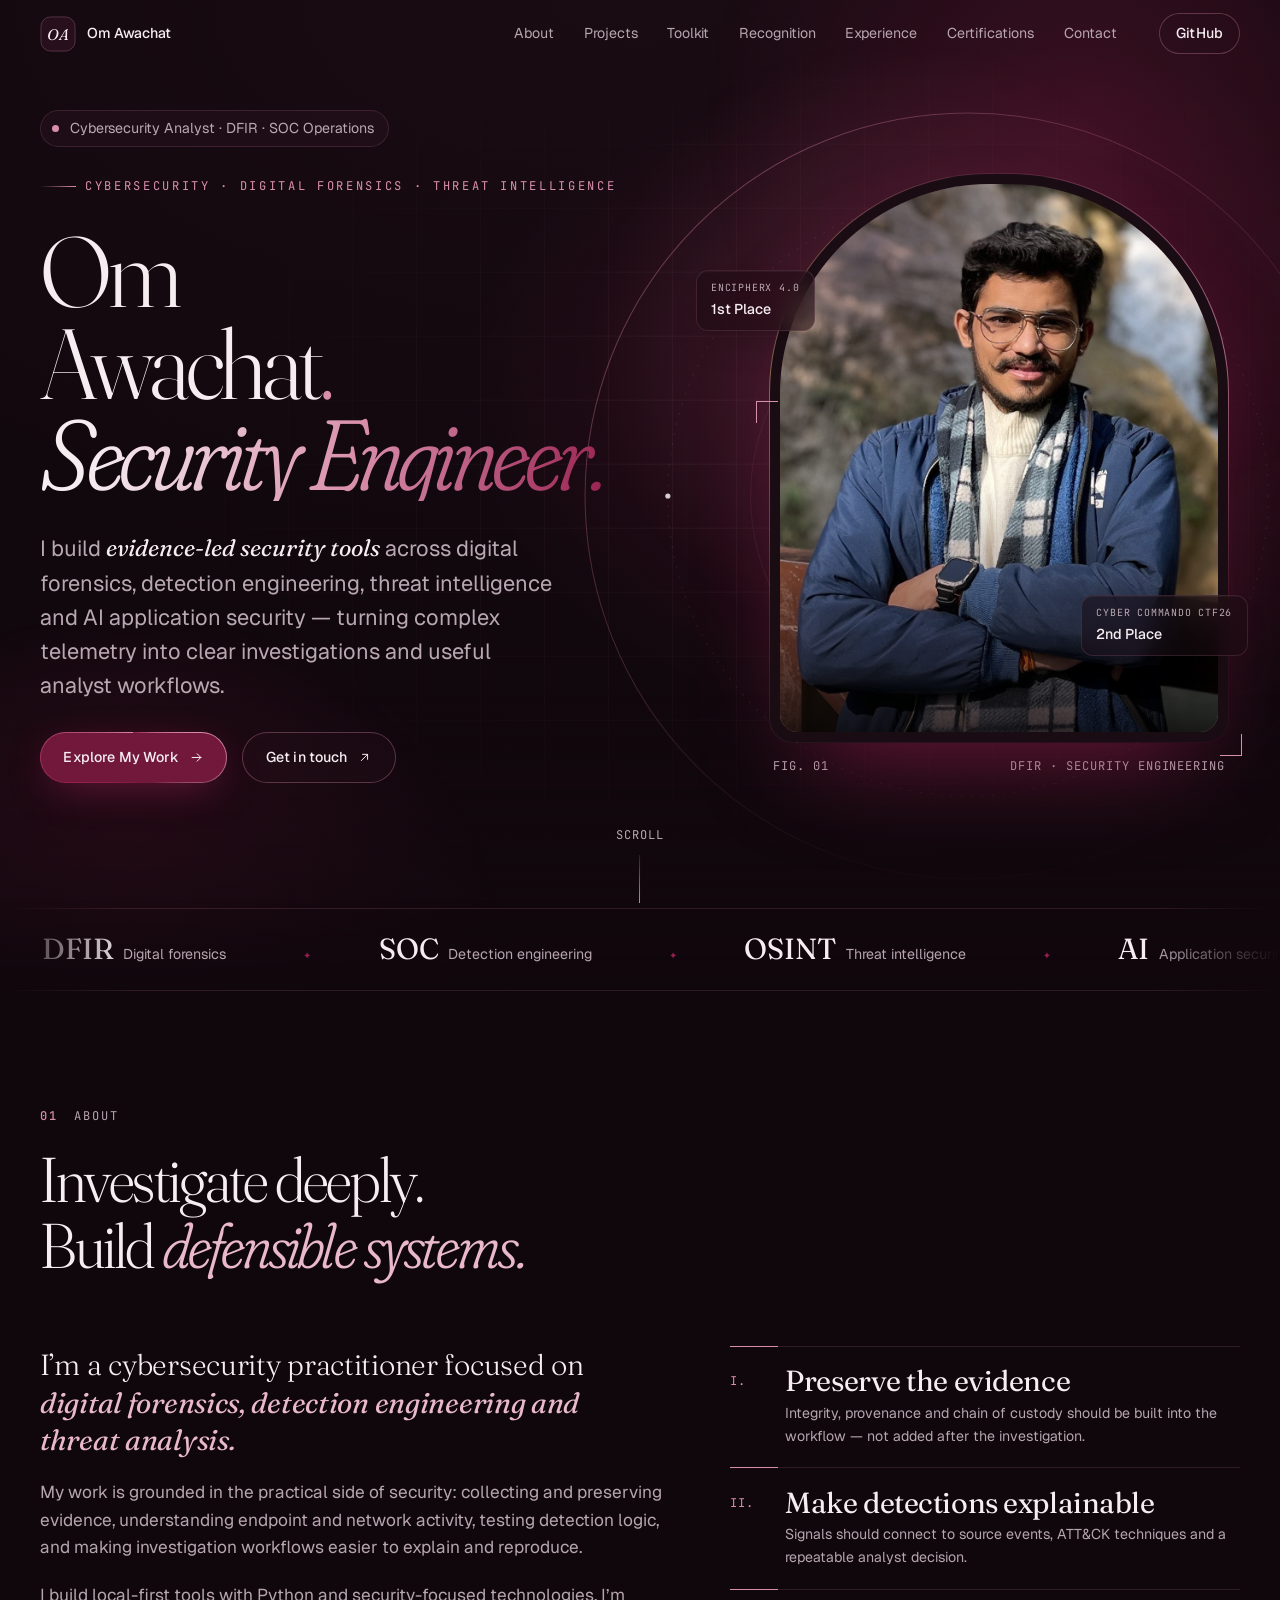
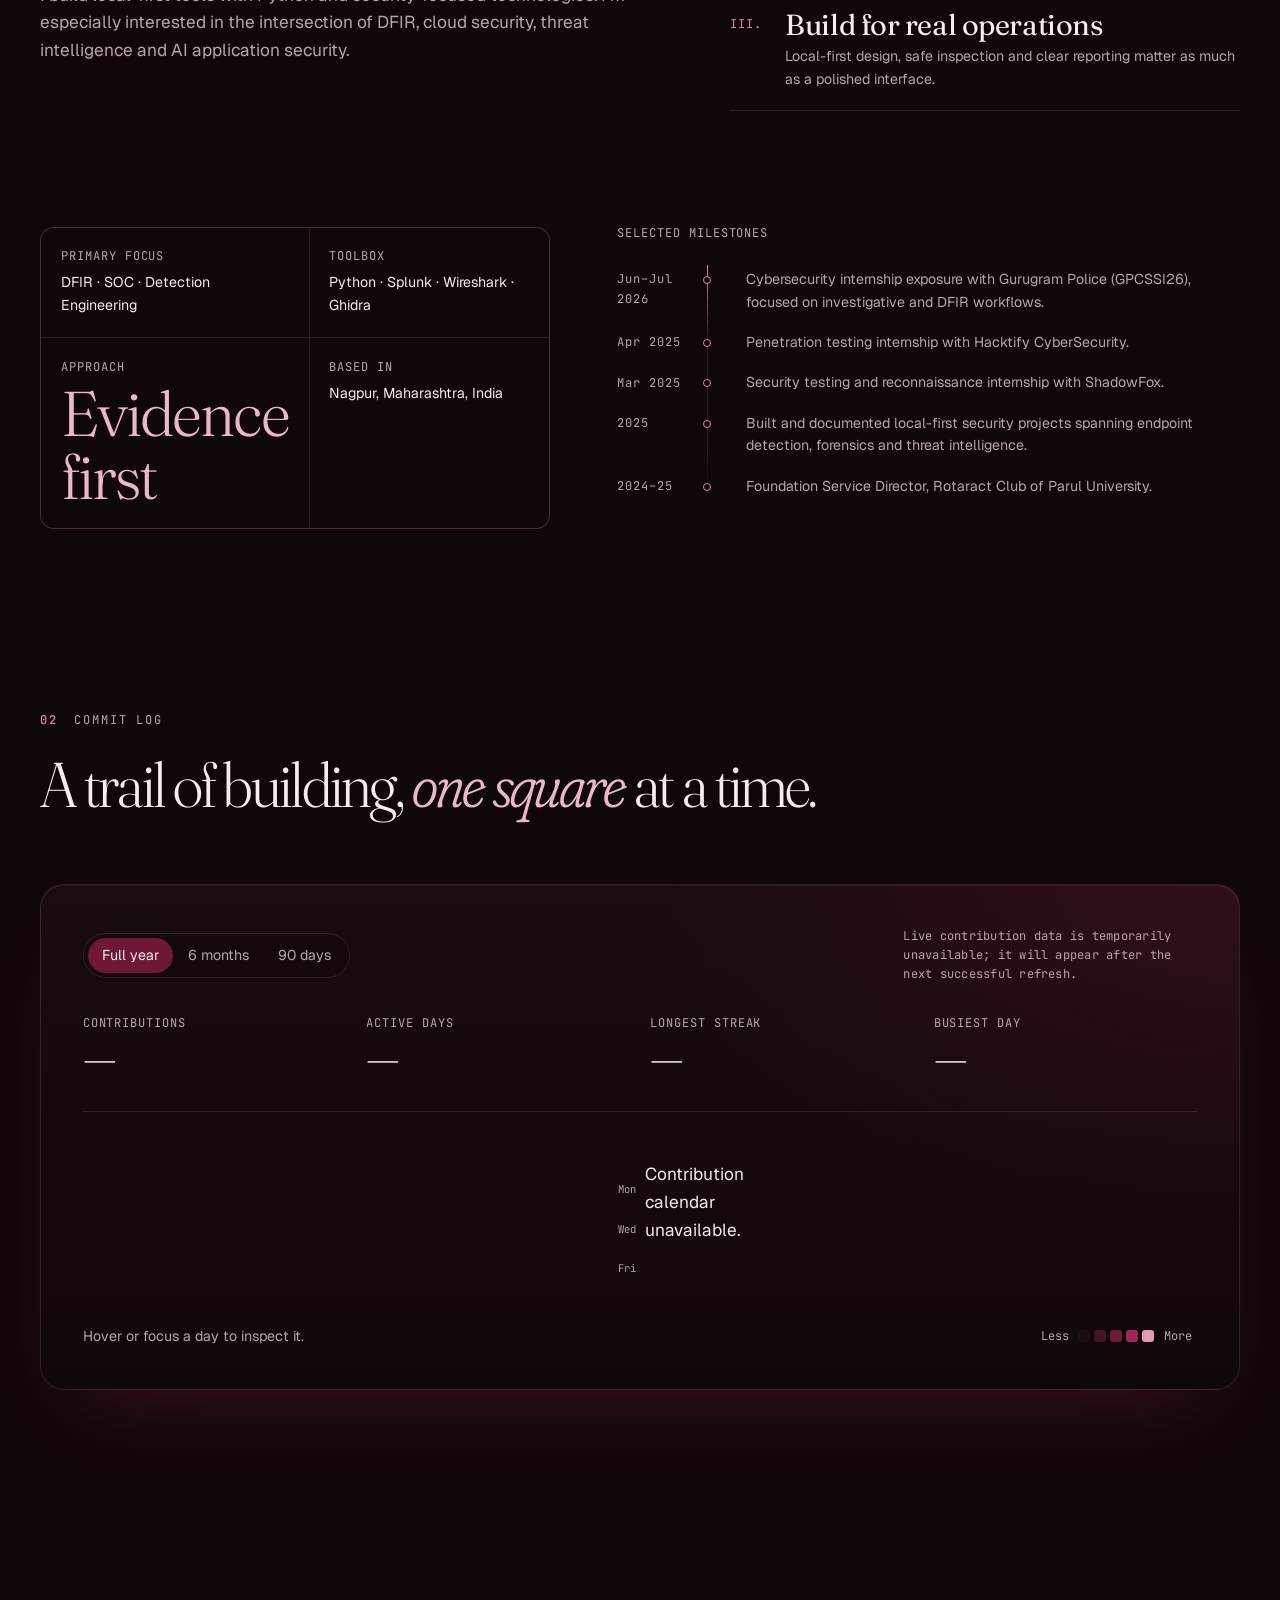
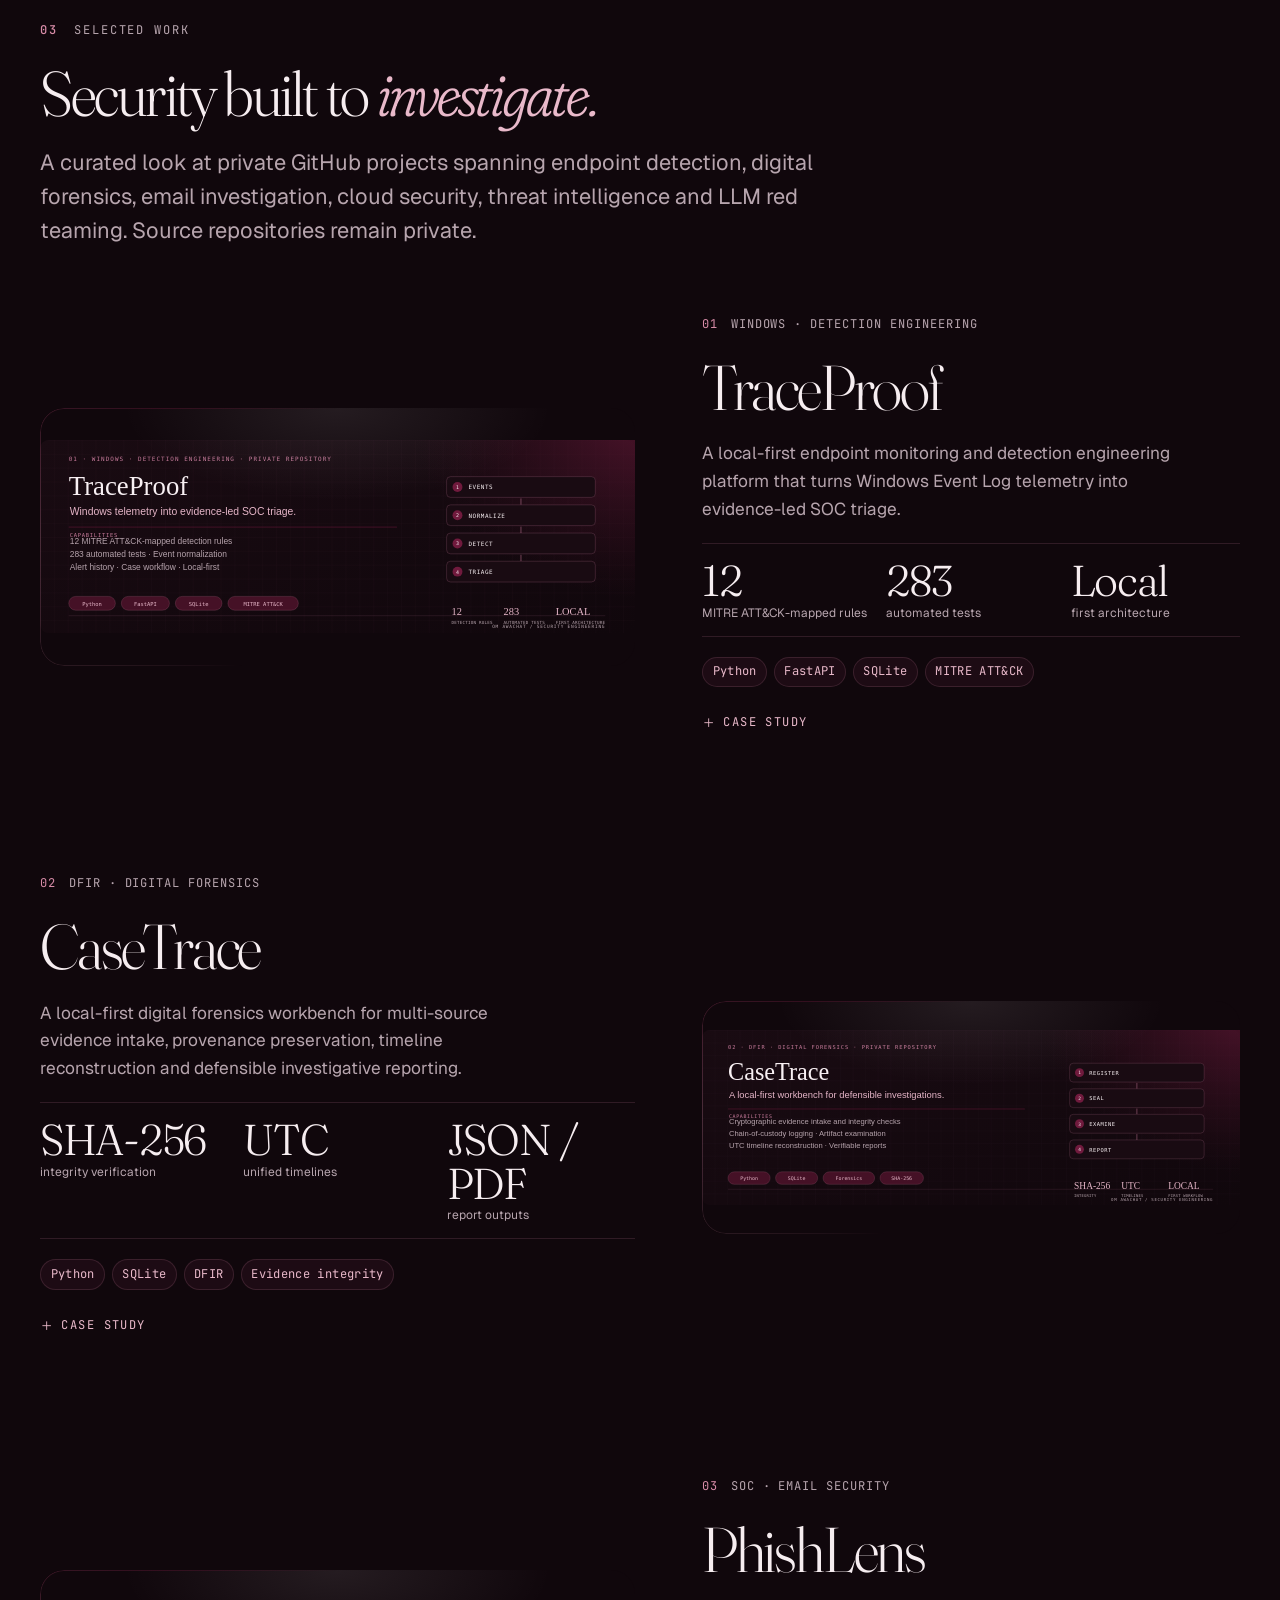
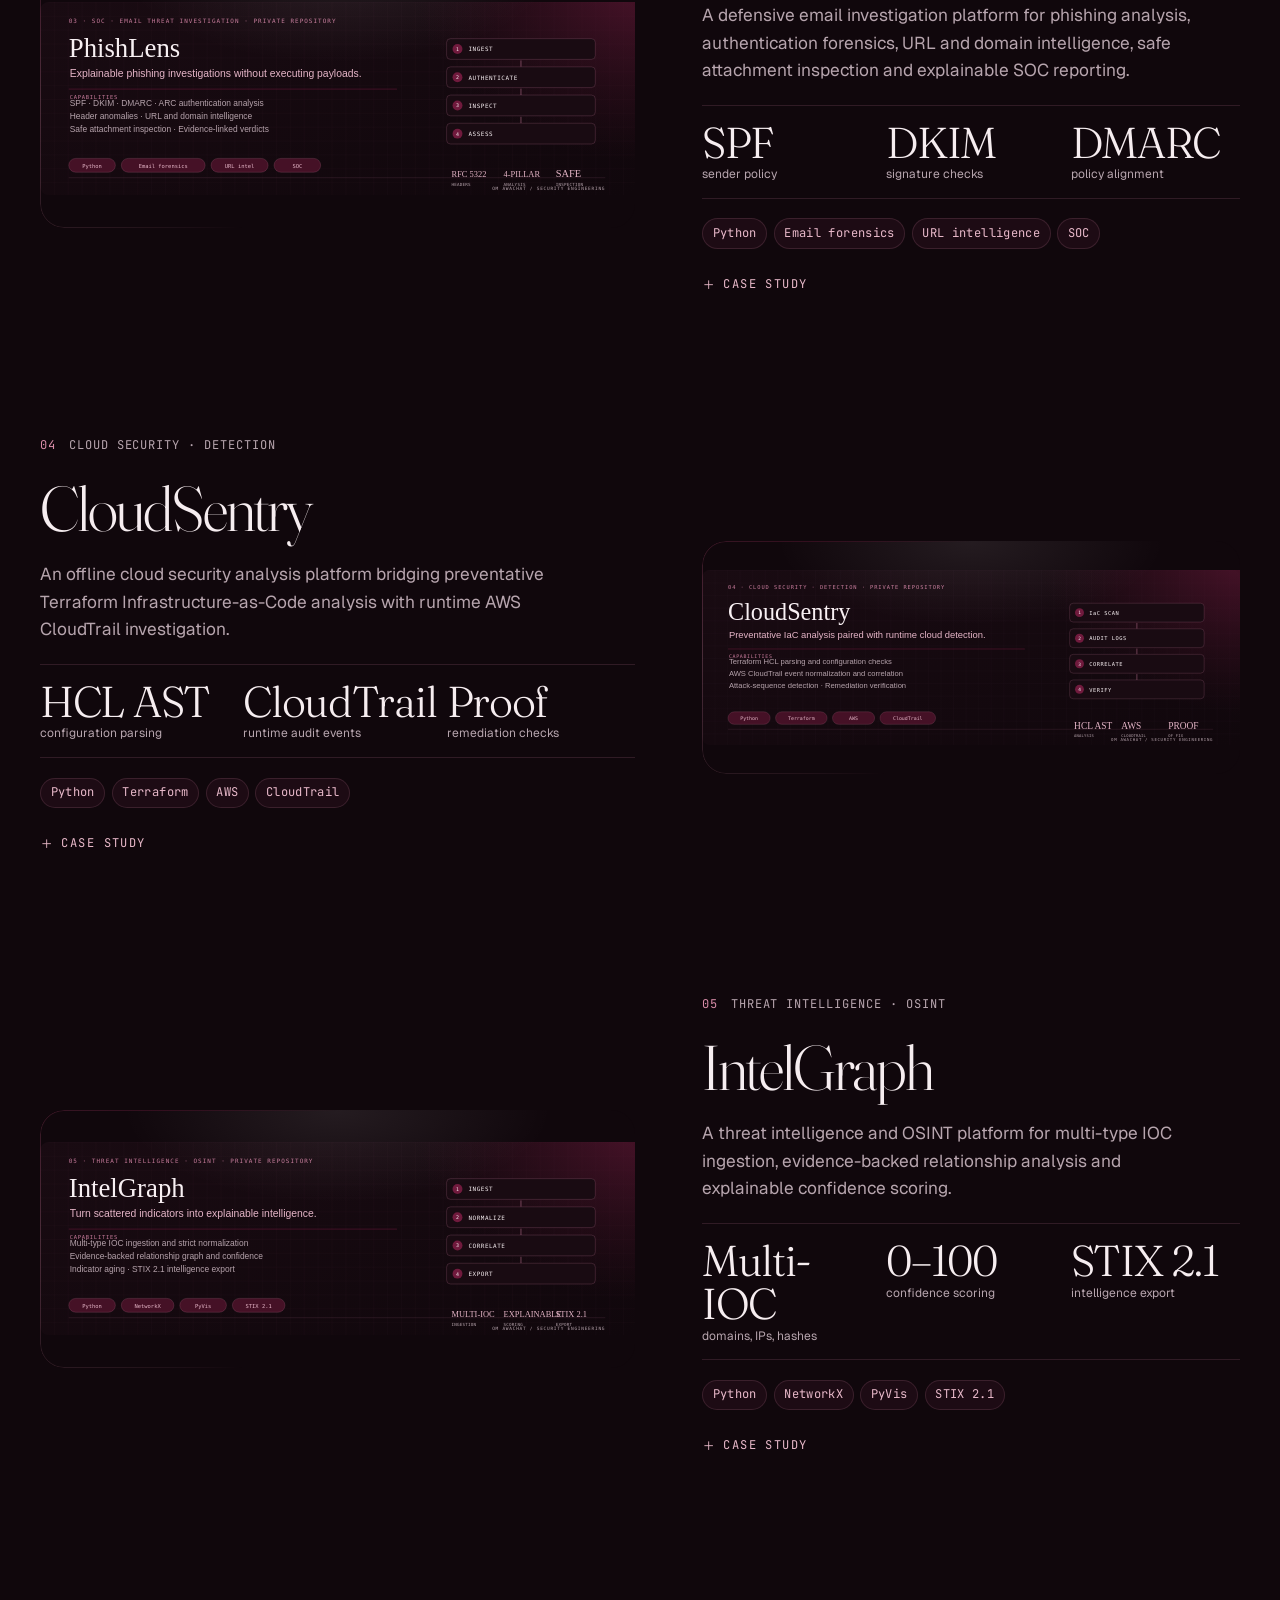
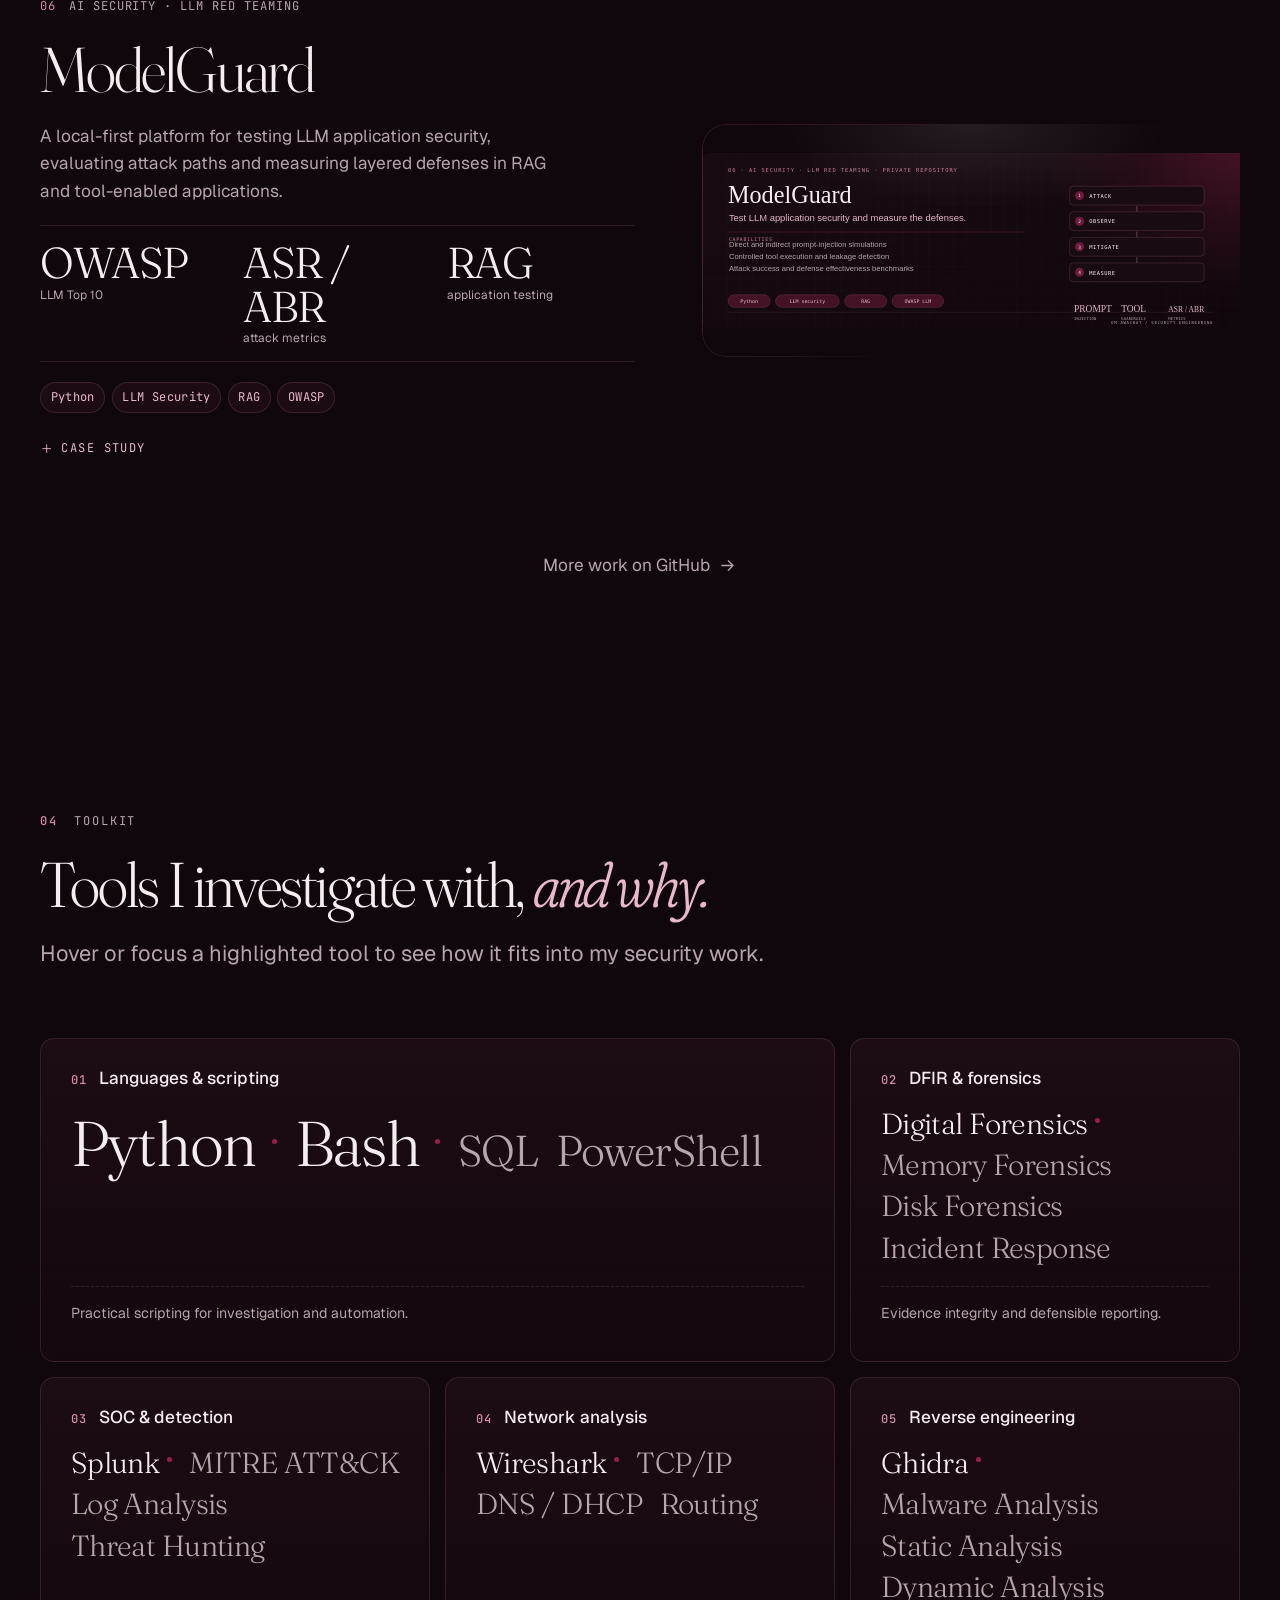
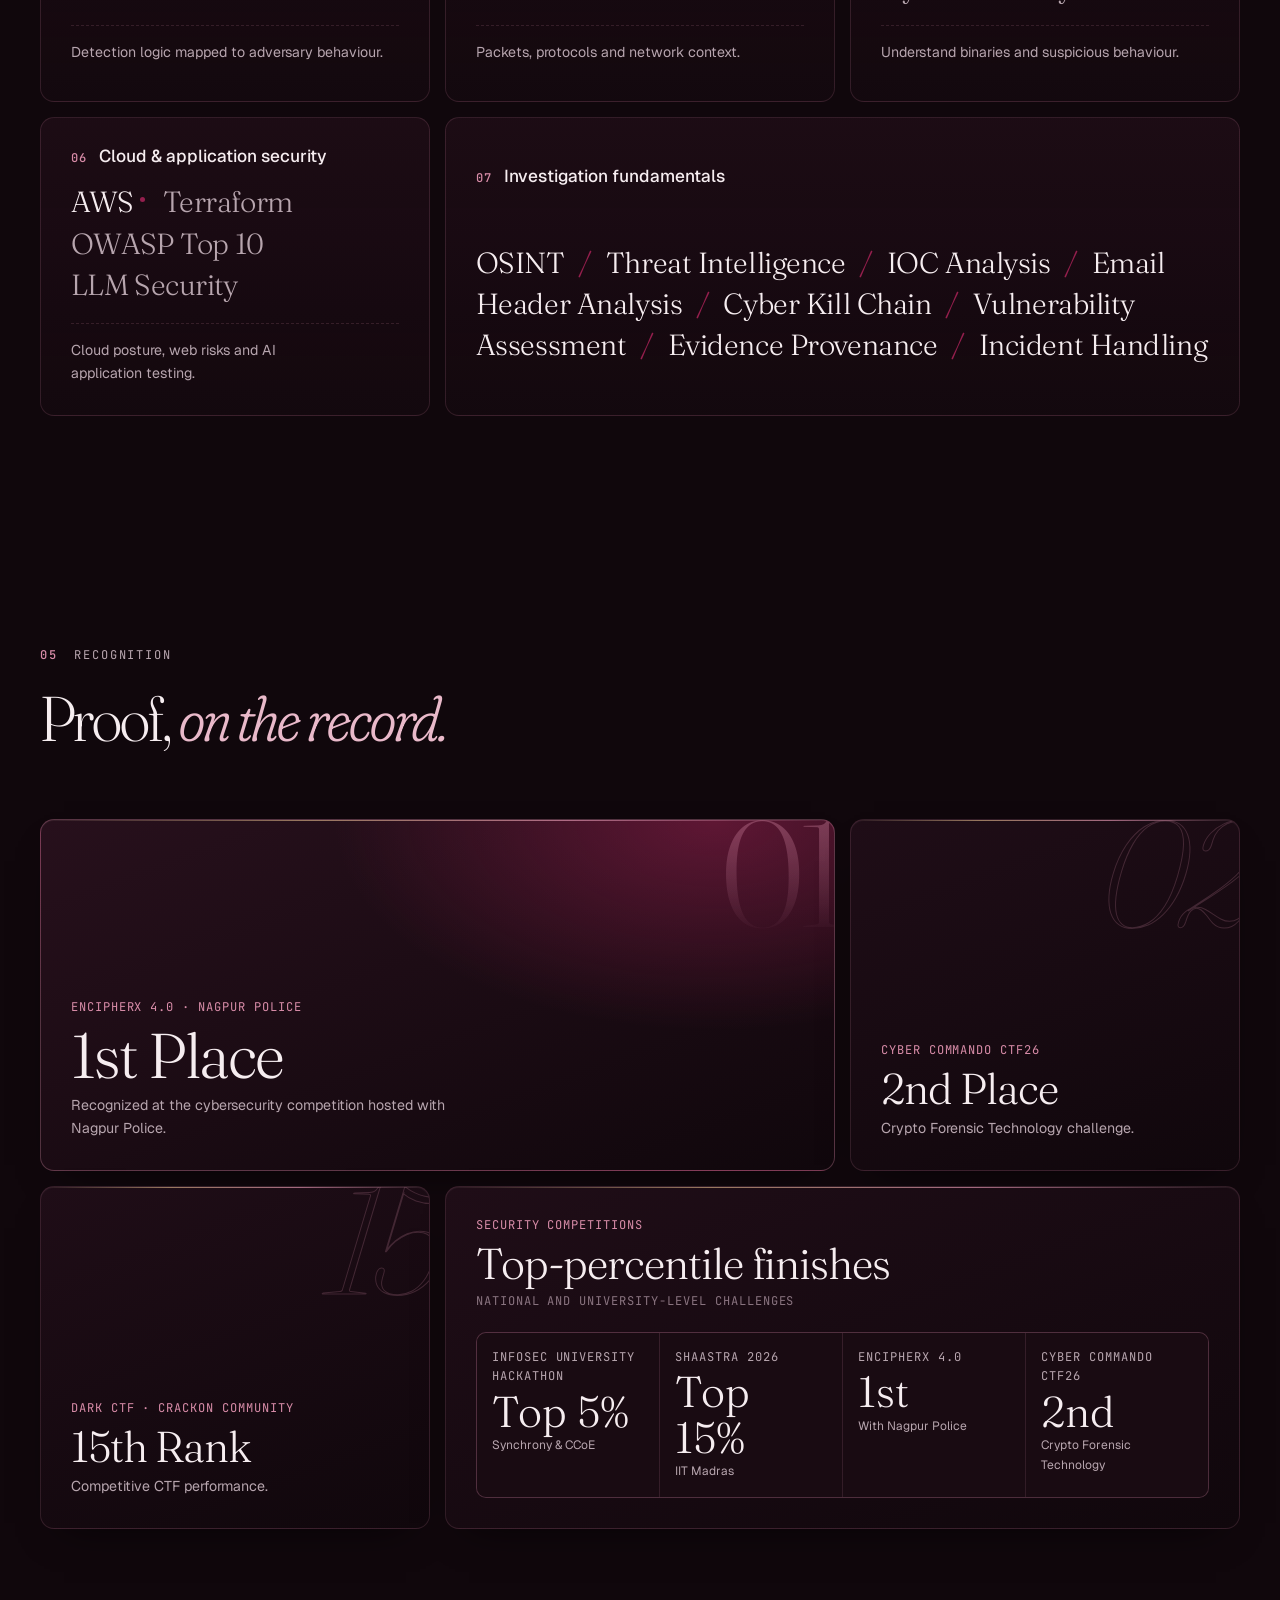
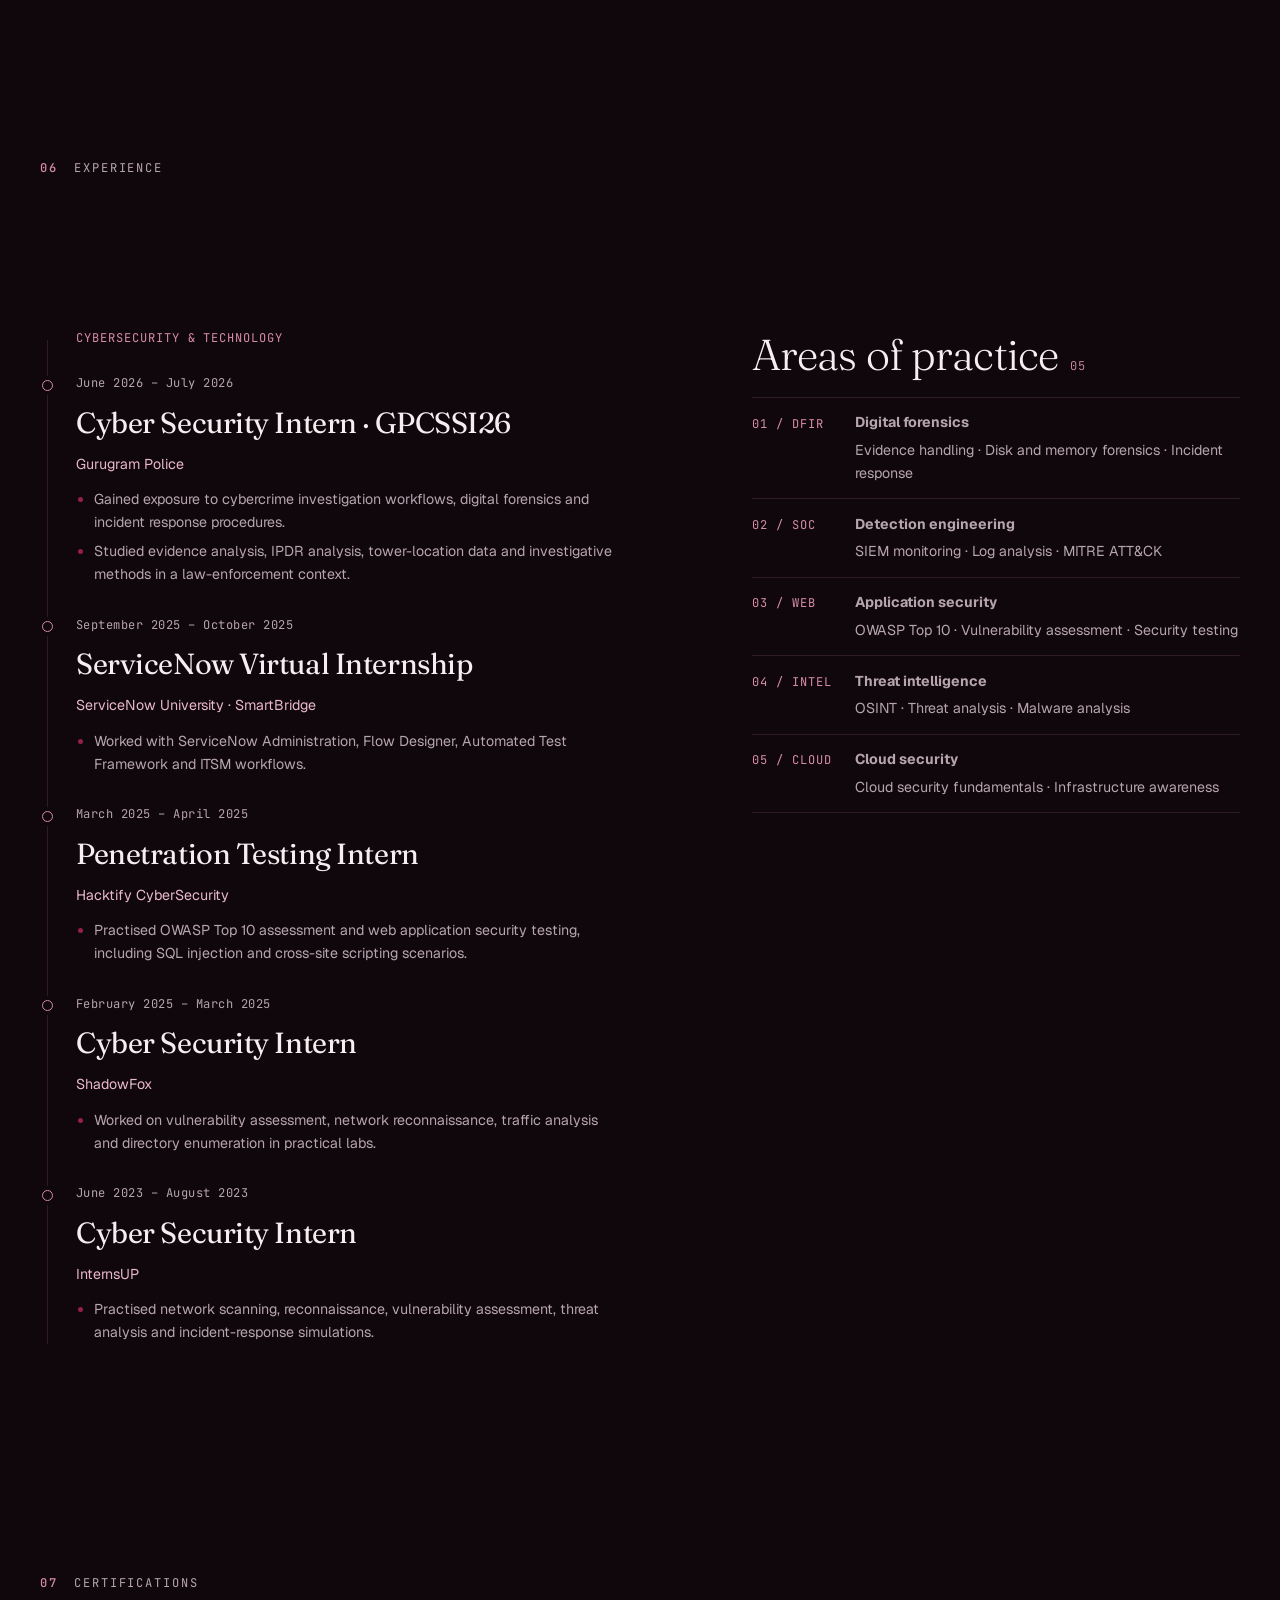
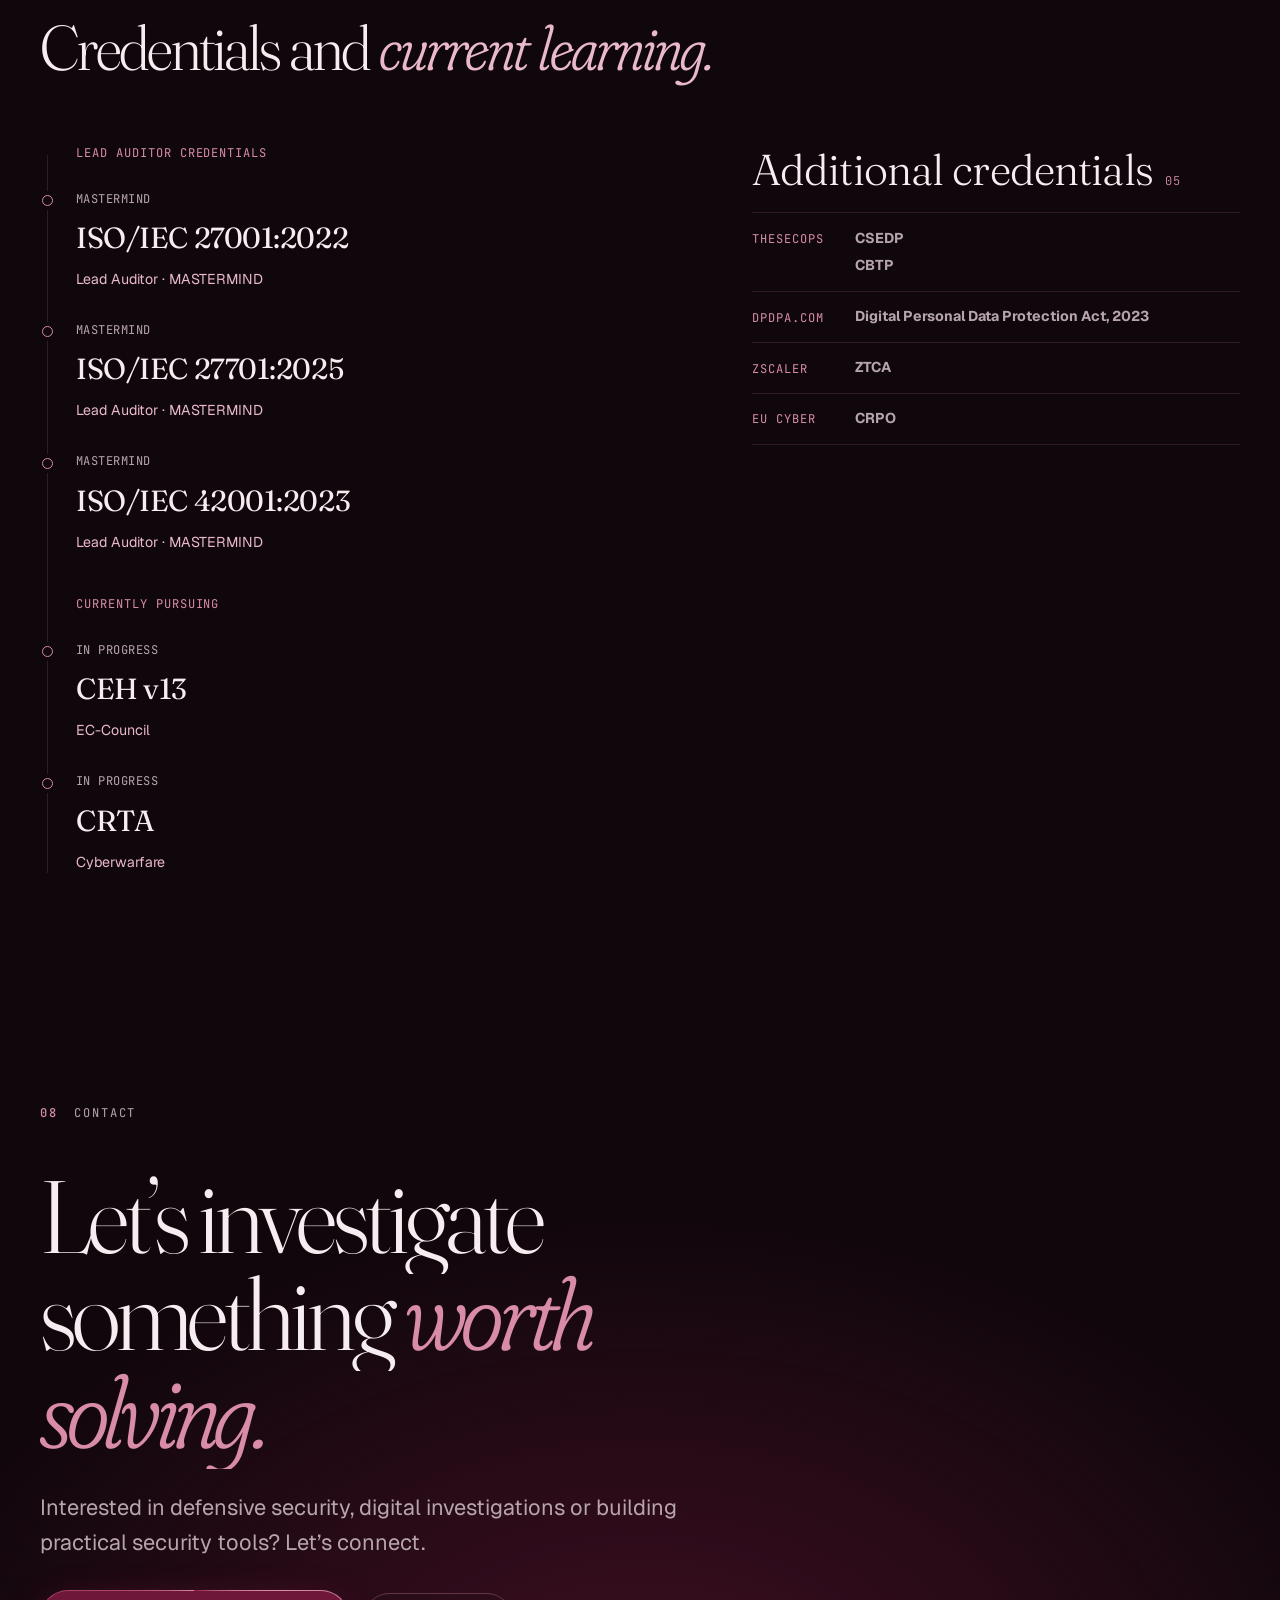
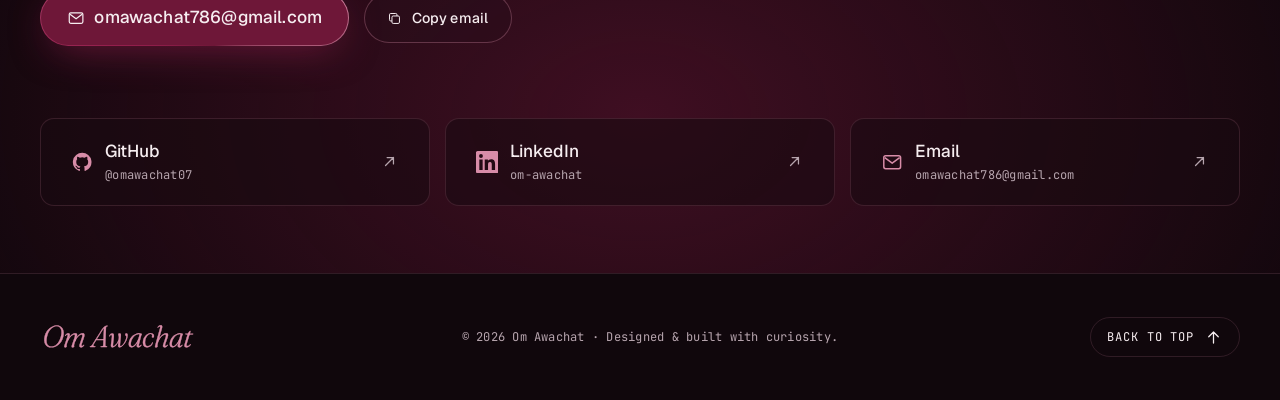
==== site/index.html @ 00e68fe6 "Cache-bust portfolio portrait asset Co-authored-by: copilot-swe-agent[bot] <198982749+Copilot@users." ====
<!doctype html>
<html lang="en">
<head>
  <meta charset="utf-8">
  <meta name="viewport" content="width=device-width, initial-scale=1, viewport-fit=cover">
  <title>Om Awachat — Cybersecurity Analyst &amp; Security Engineer</title>
  <meta name="description" content="Om Awachat builds evidence-led defensive security tools across DFIR, detection engineering, email security, cloud security, threat intelligence and AI application security.">
  <meta name="author" content="Om Awachat">
  <meta name="theme-color" content="#10070C">
  <link rel="canonical" href="https://omawachat07.github.io/omawachat07/">
  <meta property="og:type" content="profile">
  <meta property="og:site_name" content="Om Awachat">
  <meta property="og:title" content="Om Awachat — Cybersecurity Analyst">
  <meta property="og:description" content="Investigate with curiosity. Defend with evidence.">
  <meta property="og:url" content="https://omawachat07.github.io/omawachat07/">
  <meta property="og:image" content="https://raw.githubusercontent.com/omawachat07/omawachat07/main/assets/om-awachat-portrait-v2.jpg">
  <meta property="og:image:alt" content="Om Awachat GitHub profile portrait">
  <meta name="twitter:card" content="summary_large_image">
  <meta name="twitter:title" content="Om Awachat — Cybersecurity Analyst">
  <meta name="twitter:description" content="Investigate with curiosity. Defend with evidence.">
  <meta name="twitter:image" content="https://raw.githubusercontent.com/omawachat07/omawachat07/main/assets/om-awachat-portrait-v2.jpg">
  <link rel="icon" href="favicon.svg" type="image/svg+xml">
  <link rel="preload" as="image" href="assets/img/om-awachat-portrait-v2.jpg" fetchpriority="high">
  <link rel="preconnect" href="https://fonts.googleapis.com">
  <link rel="preconnect" href="https://fonts.gstatic.com" crossorigin>
  <link rel="stylesheet" href="https://fonts.googleapis.com/css2?family=Fraunces:ital,opsz,wght,SOFT,WONK@0,9..144,200..700,0..100,0..1;1,9..144,200..700,0..100,0..1&amp;family=Geist:wght@300..700&amp;family=JetBrains+Mono:wght@400;500&amp;display=swap">
  <link rel="stylesheet" href="assets/css/tokens.css">
  <link rel="stylesheet" href="assets/css/base.css">
  <link rel="stylesheet" href="assets/css/components.css">
  <link rel="stylesheet" href="assets/css/sections.css">
  <link rel="stylesheet" href="assets/css/om-custom.css">
  <script>document.documentElement.classList.add("js");</script>
  <script type="module" src="assets/js/main.js"></script>
  <script type="application/ld+json">
  {
    "@context": "https://schema.org",
    "@type": "Person",
    "name": "Om Awachat",
    "jobTitle": "Cybersecurity Analyst",
    "email": "mailto:omawachat786@gmail.com",
    "url": "https://omawachat07.github.io/omawachat07/",
    "image": "https://raw.githubusercontent.com/omawachat07/omawachat07/main/assets/om-awachat-portrait-v2.jpg",
    "sameAs": ["https://github.com/omawachat07", "https://www.linkedin.com/in/om-awachat/"]
  }
  </script>
</head>
<body>
<svg width="0" height="0" style="position:absolute" aria-hidden="true" focusable="false">
    <symbol id="i-arrow" viewBox="0 0 24 24"><path fill="none" stroke="currentColor" stroke-width="1.6" stroke-linecap="round" stroke-linejoin="round" d="M5 12h14M13 6l6 6-6 6"/></symbol>
    <symbol id="i-ext" viewBox="0 0 24 24"><path fill="none" stroke="currentColor" stroke-width="1.6" stroke-linecap="round" stroke-linejoin="round" d="M7 17 17 7M9 7h8v8"/></symbol>
    <symbol id="i-down" viewBox="0 0 24 24"><path fill="none" stroke="currentColor" stroke-width="1.6" stroke-linecap="round" stroke-linejoin="round" d="M12 5v14M6 13l6 6 6-6"/></symbol>
    <symbol id="i-up" viewBox="0 0 24 24"><path fill="none" stroke="currentColor" stroke-width="1.6" stroke-linecap="round" stroke-linejoin="round" d="M12 19V5M6 11l6-6 6 6"/></symbol>
    <symbol id="i-plus" viewBox="0 0 24 24"><path fill="none" stroke="currentColor" stroke-width="1.6" stroke-linecap="round" d="M12 5v14M5 12h14"/></symbol>
    <symbol id="i-mail" viewBox="0 0 24 24"><g fill="none" stroke="currentColor" stroke-width="1.6" stroke-linejoin="round"><rect x="3" y="5" width="18" height="14" rx="2"/><path d="m4 7 8 6 8-6"/></g></symbol>
    <symbol id="i-copy" viewBox="0 0 24 24"><g fill="none" stroke="currentColor" stroke-width="1.6" stroke-linejoin="round"><rect x="8" y="8" width="12" height="12" rx="2"/><path d="M16 8V6a2 2 0 0 0-2-2H6a2 2 0 0 0-2 2v8a2 2 0 0 0 2 2h2"/></g></symbol>
    <symbol id="i-check" viewBox="0 0 24 24"><path fill="none" stroke="currentColor" stroke-width="1.8" stroke-linecap="round" stroke-linejoin="round" d="m5 12.5 4.5 4.5L19 7.5"/></symbol>
    <symbol id="i-play" viewBox="0 0 24 24"><g fill="none" stroke="currentColor" stroke-width="1.6" stroke-linejoin="round"><circle cx="12" cy="12" r="9"/><path d="m10 8.5 5.5 3.5-5.5 3.5z"/></g></symbol>
    <symbol id="i-film" viewBox="0 0 24 24"><g fill="none" stroke="currentColor" stroke-width="1.6" stroke-linejoin="round"><rect x="3" y="4" width="18" height="16" rx="2"/><path d="M7 4v16M17 4v16M3 9h4M3 15h4M17 9h4M17 15h4"/></g></symbol>
    <symbol id="i-github" viewBox="0 0 24 24"><path fill="currentColor" d="M12 2a10 10 0 0 0-3.16 19.49c.5.09.68-.22.68-.48v-1.7c-2.78.6-3.37-1.34-3.37-1.34-.45-1.16-1.11-1.47-1.11-1.47-.91-.62.07-.61.07-.61 1 .07 1.53 1.03 1.53 1.03.89 1.53 2.34 1.09 2.91.83.09-.65.35-1.09.63-1.34-2.22-.25-4.55-1.11-4.55-4.94 0-1.09.39-1.98 1.03-2.68-.1-.25-.45-1.27.1-2.65 0 0 .84-.27 2.75 1.02a9.56 9.56 0 0 1 5 0c1.91-1.29 2.75-1.02 2.75-1.02.55 1.38.2 2.4.1 2.65.64.7 1.03 1.59 1.03 2.68 0 3.84-2.34 4.68-4.57 4.93.36.31.68.92.68 1.85v2.74c0 .27.18.58.69.48A10 10 0 0 0 12 2Z"/></symbol>
    <symbol id="i-linkedin" viewBox="0 0 24 24"><path fill="currentColor" d="M20.45 20.45h-3.56v-5.57c0-1.33-.02-3.04-1.85-3.04-1.86 0-2.14 1.45-2.14 2.94v5.67H9.35V9h3.41v1.56h.05c.48-.9 1.64-1.85 3.37-1.85 3.6 0 4.27 2.37 4.27 5.46v6.28ZM5.34 7.43a2.06 2.06 0 1 1 0-4.13 2.06 2.06 0 0 1 0 4.13ZM7.12 20.45H3.56V9h3.56v11.45ZM22.22 0H1.77C.79 0 0 .77 0 1.73v20.54C0 23.23.79 24 1.77 24h20.45c.98 0 1.78-.77 1.78-1.73V1.73C24 .77 23.2 0 22.22 0Z"/></symbol>
  </svg>
<a class="skip-link" href="#main">Skip to content</a>
<div class="intro" aria-hidden="true">
  <svg class="intro__mark" viewBox="0 0 120 120"><circle cx="60" cy="60" r="54"/><text x="60" y="74" text-anchor="middle">OA</text></svg>
</div>
<div class="scroll-progress" aria-hidden="true"><span></span></div>

<header class="nav" data-nav>
  <div class="nav__inner container">
    <a class="nav__brand" href="#top" aria-label="Om Awachat — back to top">
      <svg class="nav__mono" viewBox="0 0 40 40" aria-hidden="true"><rect x="1" y="1" width="38" height="38" rx="11"/><text x="20" y="26.5" text-anchor="middle">OA</text></svg>
      <span class="nav__name">Om Awachat</span>
    </a>
    <nav class="nav__links" aria-label="Primary">
      <ul role="list">
        <li><a href="#about" data-navlink>About</a></li>
        <li><a href="#projects" data-navlink>Projects</a></li>
        <li><a href="#skills" data-navlink>Toolkit</a></li>
        <li><a href="#achievements" data-navlink>Recognition</a></li>
        <li><a href="#experience" data-navlink>Experience</a></li>
        <li><a href="#certifications" data-navlink>Certifications</a></li>
        <li><a href="#contact" data-navlink>Contact</a></li>
      </ul>
    </nav>
    <a class="btn btn--ghost btn--small nav__cta" href="https://github.com/omawachat07" target="_blank" rel="noopener">GitHub</a>
    <button class="nav__toggle" type="button" aria-expanded="false" aria-controls="mobile-menu" data-menu-toggle>
      <span class="visually-hidden">Open menu</span><span class="nav__burger" aria-hidden="true"><i></i><i></i></span>
    </button>
  </div>
  <div class="mobile-menu" id="mobile-menu" data-menu hidden>
    <nav aria-label="Mobile"><ol role="list">
      <li style="--i:0"><a href="#about"><span class="mono">01</span>About</a></li>
      <li style="--i:1"><a href="#projects"><span class="mono">02</span>Projects</a></li>
      <li style="--i:2"><a href="#skills"><span class="mono">03</span>Toolkit</a></li>
      <li style="--i:3"><a href="#achievements"><span class="mono">04</span>Recognition</a></li>
      <li style="--i:4"><a href="#experience"><span class="mono">05</span>Experience</a></li>
      <li style="--i:5"><a href="#contact"><span class="mono">06</span>Contact</a></li>
    </ol></nav>
    <div class="mobile-menu__foot">
      <a class="btn btn--primary" href="mailto:omawachat786@gmail.com">Email Om</a>
      <a class="mono link-u" href="https://github.com/omawachat07">github.com/omawachat07</a>
    </div>
  </div>
</header>

<main id="main">
  <section class="hero" id="top" aria-labelledby="hero-title" data-hero>
    <div class="hero__bg" aria-hidden="true">
      <div class="hero__field hero__field--a"></div><div class="hero__field hero__field--b"></div><div class="hero__grid"></div><div class="hero__spot"></div>
      <svg class="hero__orbits" viewBox="0 0 800 800" fill="none"><defs><linearGradient id="orb-g" x1="0" y1="0" x2="1" y2="1"><stop offset="0" stop-color="#D88CA8" stop-opacity=".55"/><stop offset="1" stop-color="#6E1738" stop-opacity="0"/></linearGradient></defs><g class="orbit orbit--1"><ellipse cx="400" cy="400" rx="370" ry="370" stroke="url(#orb-g)"/><circle cx="770" cy="400" r="3.5" fill="#D88CA8"/></g><g class="orbit orbit--2"><ellipse cx="400" cy="400" rx="290" ry="290" stroke="rgba(216,140,168,.14)" stroke-dasharray="2 8"/><circle cx="110" cy="400" r="2.5" fill="#F6EDF0"/></g><g class="orbit orbit--3"><ellipse cx="400" cy="400" rx="210" ry="210" stroke="rgba(216,140,168,.1)"/><circle cx="400" cy="190" r="2" fill="#D88CA8"/></g></svg>
    </div>
    <div class="hero__inner container">
      <div class="hero__copy">
        <p class="hero__status" data-reveal style="--d:1"><span class="dot" aria-hidden="true"></span>Cybersecurity Analyst · DFIR · SOC Operations</p>
        <p class="eyebrow" data-reveal style="--d:2">Cybersecurity · Digital Forensics · Threat Intelligence</p>
        <h1 class="hero__title" id="hero-title">
          <span class="line-mask"><span style="--d:0">Om</span></span>
          <span class="line-mask"><span style="--d:1">Awachat<span class="hero__period">.</span></span></span>
          <span class="line-mask"><span style="--d:2" class="italic">Security Engineer.</span></span>
        </h1>
        <p class="hero__lede" data-reveal style="--d:5">I build <em>evidence-led security tools</em> across digital forensics, detection engineering, threat intelligence and AI application security — turning complex telemetry into clear investigations and useful analyst workflows.</p>
        <div class="hero__ctas" data-reveal style="--d:6">
          <a class="btn btn--primary" href="#projects" data-magnetic>Explore My Work <svg class="arrow" aria-hidden="true"><use href="#i-arrow"/></svg></a>
          <a class="btn btn--ghost" href="#contact" data-magnetic>Get in touch <svg aria-hidden="true"><use href="#i-ext"/></svg></a>
        </div>
        <ul class="hero__social" role="list" data-reveal style="--d:7">
          <li><a class="link-u" href="https://github.com/omawachat07" target="_blank" rel="noopener"><svg class="icon" aria-hidden="true"><use href="#i-github"/></svg>GitHub</a></li>
          <li><a class="link-u" href="https://www.linkedin.com/in/om-awachat/" target="_blank" rel="noopener"><svg class="icon" aria-hidden="true"><use href="#i-linkedin"/></svg>LinkedIn</a></li>
        </ul>
      </div>
      <figure class="portrait" data-tilt>
        <div class="portrait__frame"><div class="portrait__photo">
          <img src="assets/img/om-awachat-portrait-v2.jpg" width="640" height="640" alt="Om Awachat GitHub profile portrait" fetchpriority="high" decoding="async">
        </div><span class="portrait__corner portrait__corner--tl" aria-hidden="true"></span><span class="portrait__corner portrait__corner--br" aria-hidden="true"></span></div>
        <figcaption class="portrait__meta"><span class="mono">Fig. 01</span><span class="mono">DFIR · SECURITY ENGINEERING</span></figcaption>
        <p class="portrait__chip portrait__chip--a glass" aria-hidden="true"><span class="mono">EncipherX 4.0</span><b>1st Place</b></p>
        <p class="portrait__chip portrait__chip--b glass" aria-hidden="true"><span class="mono">Cyber Commando CTF26</span><b>2nd Place</b></p>
      </figure>
    </div>
    <a class="hero__scroll" href="#about" aria-label="Scroll to About"><span class="mono">Scroll</span><span class="hero__scroll-line" aria-hidden="true"></span></a>
    <div class="ticker" aria-label="Highlights"><ul role="list" class="ticker__track">
      <li><b>DFIR</b> Digital forensics</li><li><b>SOC</b> Detection engineering</li><li><b>OSINT</b> Threat intelligence</li><li><b>AI</b> Application security</li><li><b>1st</b> EncipherX 4.0</li><li><b>2nd</b> Cyber Commando CTF26</li>
    </ul></div>
  </section>

  <section class="section about" id="about" aria-labelledby="about-title">
    <div class="container">
      <header class="section-head"><p class="section-index" data-reveal><b>01</b> About</p><h2 class="section-title" id="about-title" data-reveal style="--d:1">Investigate deeply. Build <em>defensible systems.</em></h2></header>
      <div class="about__grid">
        <div class="about__intro" data-reveal style="--d:1">
          <p class="about__lead">I’m a cybersecurity practitioner focused on <strong>digital forensics, detection engineering and threat analysis.</strong></p>
          <p>My work is grounded in the practical side of security: collecting and preserving evidence, understanding endpoint and network activity, testing detection logic, and making investigation workflows easier to explain and reproduce.</p>
          <p>I build local-first tools with Python and security-focused technologies. I’m especially interested in the intersection of DFIR, cloud security, threat intelligence and AI application security.</p>
        </div>
        <ol class="principles" role="list">
          <li class="principle" data-reveal style="--d:2"><span class="principle__n mono">i.</span><h3>Preserve the evidence</h3><p>Integrity, provenance and chain of custody should be built into the workflow — not added after the investigation.</p></li>
          <li class="principle" data-reveal style="--d:3"><span class="principle__n mono">ii.</span><h3>Make detections explainable</h3><p>Signals should connect to source events, ATT&amp;CK techniques and a repeatable analyst decision.</p></li>
          <li class="principle" data-reveal style="--d:4"><span class="principle__n mono">iii.</span><h3>Build for real operations</h3><p>Local-first design, safe inspection and clear reporting matter as much as a polished interface.</p></li>
        </ol>
      </div>
      <div class="about__lower">
        <dl class="facts" data-reveal>
          <div><dt class="mono">Primary focus</dt><dd>DFIR · SOC · Detection Engineering</dd></div>
          <div><dt class="mono">Toolbox</dt><dd>Python · Splunk · Wireshark · Ghidra</dd></div>
          <div><dt class="mono">Approach</dt><dd><span class="facts__big">Evidence first</span></dd></div>
          <div><dt class="mono">Based in</dt><dd>Nagpur, Maharashtra, India</dd></div>
        </dl>
        <div class="milestones" data-reveal style="--d:1">
          <h3 class="mono milestones__title">Selected milestones</h3>
          <ol class="milestones__list" role="list">
            <li><time class="mono">Jun–Jul 2026</time><p>Cybersecurity internship exposure with Gurugram Police (GPCSSI26), focused on investigative and DFIR workflows.</p></li>
            <li><time class="mono">Apr 2025</time><p>Penetration testing internship with Hacktify CyberSecurity.</p></li>
            <li><time class="mono">Mar 2025</time><p>Security testing and reconnaissance internship with ShadowFox.</p></li>
            <li><time class="mono">2025</time><p>Built and documented local-first security projects spanning endpoint detection, forensics and threat intelligence.</p></li>
            <li><time class="mono">2024–25</time><p>Foundation Service Director, Rotaract Club of Parul University.</p></li>
          </ol>
        </div>
      </div>
    </div>
  </section>

  <section class="section activity" id="activity" aria-labelledby="activity-title">
    <div class="container">
      <header class="section-head"><p class="section-index" data-reveal><b>02</b> Commit log</p><h2 class="section-title" id="activity-title" data-reveal style="--d:1">A trail of building, <em>one square</em> at a time.</h2></header>
      <div class="heatmap" data-heatmap data-reveal="fade">
        <div class="heatmap__top"><div class="heatmap__ranges" role="group" aria-label="Time range"><button type="button" data-range="all" aria-pressed="true">Full year</button><button type="button" data-range="182" aria-pressed="false">6 months</button><button type="button" data-range="90" aria-pressed="false">90 days</button></div><p class="heatmap__source mono" data-heatmap-source>Loading contribution data…</p></div>
        <dl class="heatmap__stats" data-heatmap-stats aria-live="polite"><div><dt class="mono">Contributions</dt><dd data-stat="total">—</dd></div><div><dt class="mono">Active days</dt><dd data-stat="active">—</dd></div><div><dt class="mono">Longest streak</dt><dd data-stat="streak">—</dd></div><div><dt class="mono">Busiest day</dt><dd data-stat="peak">—</dd></div></dl>
        <div class="heatmap__scroller" data-heatmap-scroller><div class="heatmap__board"><div class="heatmap__months" data-heatmap-months aria-hidden="true"></div><div class="heatmap__days mono" aria-hidden="true"><span>Mon</span><span>Wed</span><span>Fri</span></div><div class="heatmap__grid" data-heatmap-grid role="grid" aria-label="Daily GitHub contributions. Use arrow keys to move between days."></div></div></div>
        <div class="heatmap__foot"><p class="heatmap__readout" data-heatmap-readout aria-live="polite">Hover or focus a day to inspect it.</p><div class="heatmap__legend" aria-label="Activity levels: none, low, medium, high, highest"><span class="mono">Less</span><i data-l="0"></i><i data-l="1"></i><i data-l="2"></i><i data-l="3"></i><i data-l="4"></i><span class="mono">More</span></div></div>
        <div class="heatmap__tip glass" data-heatmap-tip role="tooltip" hidden></div>
      </div>
    </div>
  </section>

  <section class="section projects" id="projects" aria-labelledby="projects-title">
    <div class="container">
      <header class="section-head"><p class="section-index" data-reveal><b>03</b> Selected work</p><h2 class="section-title" id="projects-title" data-reveal style="--d:1">Security built to <em>investigate.</em></h2><p class="section-lede" data-reveal style="--d:2">A curated look at private GitHub projects spanning endpoint detection, digital forensics, email investigation, cloud security, threat intelligence and LLM red teaming. Source repositories remain private.</p></header>
      <div class="work">
        <article class="case case--policy" data-reveal aria-labelledby="p1-title">
          <div class="case__visual" data-tilt><img src="assets/img/project-traceproof.svg" alt="TraceProof project artwork: Windows telemetry, normalization, detection and triage workflow" loading="lazy"></div>
          <div class="case__body"><p class="case__kicker mono"><span>01</span> WINDOWS · DETECTION ENGINEERING</p><h3 class="case__title" id="p1-title">TraceProof</h3><p class="case__problem">A local-first endpoint monitoring and detection engineering platform that turns Windows Event Log telemetry into evidence-led SOC triage.</p>
            <ul class="case__metrics" role="list"><li><b>12</b><span>MITRE ATT&amp;CK-mapped rules</span></li><li><b>283</b><span>automated tests</span></li><li><b>Local</b><span>first architecture</span></li></ul>
            <ul class="tags" role="list"><li class="tag">Python</li><li class="tag">FastAPI</li><li class="tag">SQLite</li><li class="tag">MITRE ATT&amp;CK</li></ul>
            <button class="case__toggle" type="button" aria-expanded="false" aria-controls="p1-more"><svg class="icon" aria-hidden="true"><use href="#i-plus"/></svg> Case study</button>
            <div class="case__more" id="p1-more" data-collapsible><div><h4 class="mono">Engineering focus</h4><ul><li>Ingests Windows Security, System and PowerShell event telemetry with normalized UTC timestamps.</li><li>Evaluates modular ATT&amp;CK-mapped detections and tracks alert history, triage and case workflows.</li><li>Uses a self-authored regression dataset and 283 automated tests; Atomic Red Team validation is pending.</li></ul><p class="case__note mono">Private GitHub repository · source not publicly accessible.</p></div></div>
          </div>
        </article>

        <article class="case case--pay case--flip" data-reveal aria-labelledby="p2-title">
          <div class="case__visual" data-tilt><img src="assets/img/project-casetrace.svg" alt="CaseTrace project artwork: evidence registration, integrity sealing, examination and report workflow" loading="lazy"></div>
          <div class="case__body"><p class="case__kicker mono"><span>02</span> DFIR · DIGITAL FORENSICS</p><h3 class="case__title" id="p2-title">CaseTrace</h3><p class="case__problem">A local-first digital forensics workbench for multi-source evidence intake, provenance preservation, timeline reconstruction and defensible investigative reporting.</p>
            <ul class="case__metrics" role="list"><li><b>SHA-256</b><span>integrity verification</span></li><li><b>UTC</b><span>unified timelines</span></li><li><b>JSON / PDF</b><span>report outputs</span></li></ul>
            <ul class="tags" role="list"><li class="tag">Python</li><li class="tag">SQLite</li><li class="tag">DFIR</li><li class="tag">Evidence integrity</li></ul>
            <button class="case__toggle" type="button" aria-expanded="false" aria-controls="p2-more"><svg class="icon" aria-hidden="true"><use href="#i-plus"/></svg> Case study</button>
            <div class="case__more" id="p2-more" data-collapsible><div><h4 class="mono">Investigation lifecycle</h4><ul><li>Formal case registration and cryptographic evidence intake.</li><li>SHA-256 and multi-hash integrity verification with chain-of-custody logging.</li><li>Bounded artifact examination, normalized UTC timelines and tamper-evident reports.</li></ul><p class="case__note mono">Private GitHub repository · source not publicly accessible.</p></div></div>
          </div>
        </article>

        <article class="case case--star" data-reveal aria-labelledby="p3-title">
          <div class="case__visual" data-tilt><img src="assets/img/project-phishlens.svg" alt="PhishLens project artwork: email ingestion, authentication, inspection and assessment workflow" loading="lazy"></div>
          <div class="case__body"><p class="case__kicker mono"><span>03</span> SOC · EMAIL SECURITY</p><h3 class="case__title" id="p3-title">PhishLens</h3><p class="case__problem">A defensive email investigation platform for phishing analysis, authentication forensics, URL and domain intelligence, safe attachment inspection and explainable SOC reporting.</p>
            <ul class="case__metrics" role="list"><li><b>SPF</b><span>sender policy</span></li><li><b>DKIM</b><span>signature checks</span></li><li><b>DMARC</b><span>policy alignment</span></li></ul>
            <ul class="tags" role="list"><li class="tag">Python</li><li class="tag">Email forensics</li><li class="tag">URL intelligence</li><li class="tag">SOC</li></ul>
            <button class="case__toggle" type="button" aria-expanded="false" aria-controls="p3-more"><svg class="icon" aria-hidden="true"><use href="#i-plus"/></svg> Case study</button>
            <div class="case__more" id="p3-more" data-collapsible><div><h4 class="mono">Investigation approach</h4><ul><li>Correlates RFC 5322 header anomalies and SPF, DKIM, DMARC and ARC authentication.</li><li>Analyzes routing, combosquatting and homoglyph domains with evidence-linked findings.</li><li>Uses safe attachment inspection without executing suspicious payloads.</li></ul><p class="case__note mono">Private GitHub repository · source not publicly accessible.</p></div></div>
          </div>
        </article>

        <article class="case case--saas case--flip" data-reveal aria-labelledby="p4-title">
          <div class="case__visual" data-tilt><img src="assets/img/project-cloudsentry.svg" alt="CloudSentry project artwork: infrastructure scan, audit logs, correlation and verification workflow" loading="lazy"></div>
          <div class="case__body"><p class="case__kicker mono"><span>04</span> CLOUD SECURITY · DETECTION</p><h3 class="case__title" id="p4-title">CloudSentry</h3><p class="case__problem">An offline cloud security analysis platform bridging preventative Terraform Infrastructure-as-Code analysis with runtime AWS CloudTrail investigation.</p>
            <ul class="case__metrics" role="list"><li><b>HCL AST</b><span>configuration parsing</span></li><li><b>CloudTrail</b><span>runtime audit events</span></li><li><b>Proof</b><span>remediation checks</span></li></ul>
            <ul class="tags" role="list"><li class="tag">Python</li><li class="tag">Terraform</li><li class="tag">AWS</li><li class="tag">CloudTrail</li></ul>
            <button class="case__toggle" type="button" aria-expanded="false" aria-controls="p4-more"><svg class="icon" aria-hidden="true"><use href="#i-plus"/></svg> Case study</button>
            <div class="case__more" id="p4-more" data-collapsible><div><h4 class="mono">Security workflow</h4><ul><li>Parses Terraform HCL into an abstract syntax tree for configuration analysis.</li><li>Normalizes AWS CloudTrail records and correlates multi-event attack sequences.</li><li>Verifies remediation independently using before-and-after configuration evidence.</li></ul><p class="case__note mono">Private GitHub repository · source not publicly accessible.</p></div></div>
          </div>
        </article>

        <article class="case case--policy" data-reveal aria-labelledby="p5-title">
          <div class="case__visual" data-tilt><img src="assets/img/project-intelgraph.svg" alt="IntelGraph project artwork: IOC ingestion, normalization, correlation and export workflow" loading="lazy"></div>
          <div class="case__body"><p class="case__kicker mono"><span>05</span> THREAT INTELLIGENCE · OSINT</p><h3 class="case__title" id="p5-title">IntelGraph</h3><p class="case__problem">A threat intelligence and OSINT platform for multi-type IOC ingestion, evidence-backed relationship analysis and explainable confidence scoring.</p>
            <ul class="case__metrics" role="list"><li><b>Multi-IOC</b><span>domains, IPs, hashes</span></li><li><b>0–100</b><span>confidence scoring</span></li><li><b>STIX 2.1</b><span>intelligence export</span></li></ul>
            <ul class="tags" role="list"><li class="tag">Python</li><li class="tag">NetworkX</li><li class="tag">PyVis</li><li class="tag">STIX 2.1</li></ul>
            <button class="case__toggle" type="button" aria-expanded="false" aria-controls="p5-more"><svg class="icon" aria-hidden="true"><use href="#i-plus"/></svg> Case study</button>
            <div class="case__more" id="p5-more" data-collapsible><div><h4 class="mono">Intelligence model</h4><ul><li>Normalizes and deduplicates domains, IPv4/IPv6 addresses and file hashes.</li><li>Separates verified observations, source-reported claims and analytical hypotheses.</li><li>Correlates relationships in an interactive graph and exports STIX 2.1 objects.</li></ul><p class="case__note mono">Private GitHub repository · source not publicly accessible.</p></div></div>
          </div>
        </article>

        <article class="case case--pay case--flip" data-reveal aria-labelledby="p6-title">
          <div class="case__visual" data-tilt><img src="assets/img/project-modelguard.svg" alt="ModelGuard project artwork: attack, observe, mitigate and measure workflow" loading="lazy"></div>
          <div class="case__body"><p class="case__kicker mono"><span>06</span> AI SECURITY · LLM RED TEAMING</p><h3 class="case__title" id="p6-title">ModelGuard</h3><p class="case__problem">A local-first platform for testing LLM application security, evaluating attack paths and measuring layered defenses in RAG and tool-enabled applications.</p>
            <ul class="case__metrics" role="list"><li><b>OWASP</b><span>LLM Top 10</span></li><li><b>ASR / ABR</b><span>attack metrics</span></li><li><b>RAG</b><span>application testing</span></li></ul>
            <ul class="tags" role="list"><li class="tag">Python</li><li class="tag">LLM Security</li><li class="tag">RAG</li><li class="tag">OWASP</li></ul>
            <button class="case__toggle" type="button" aria-expanded="false" aria-controls="p6-more"><svg class="icon" aria-hidden="true"><use href="#i-plus"/></svg> Case study</button>
            <div class="case__more" id="p6-more" data-collapsible><div><h4 class="mono">Red-team scenarios</h4><ul><li>Simulates direct and indirect prompt injection and jailbreak attempts.</li><li>Tests controlled tool execution, argument sanitization and leakage defenses.</li><li>Measures attack success, attack blocking, canary leakage and false-positive rates.</li></ul><p class="case__note mono">Private GitHub repository · source not publicly accessible.</p></div></div>
          </div>
        </article>
      </div>
      <p class="work__more" data-reveal><a class="link-u" href="https://github.com/omawachat07" target="_blank" rel="noopener">More work on GitHub <svg class="icon" aria-hidden="true"><use href="#i-arrow"/></svg></a></p>
    </div>
  </section>

  <section class="section skills" id="skills" aria-labelledby="skills-title">
    <div class="container">
      <header class="section-head"><p class="section-index" data-reveal><b>04</b> Toolkit</p><h2 class="section-title" id="skills-title" data-reveal style="--d:1">Tools I investigate with, <em>and why.</em></h2><p class="section-lede" data-reveal style="--d:2">Hover or focus a highlighted tool to see how it fits into my security work.</p></header>
      <div class="bento">
        <section class="panel panel--wide" data-reveal aria-labelledby="sk-lang"><h3 class="panel__title" id="sk-lang"><span class="mono">01</span> Languages &amp; scripting</h3><ul class="skillset" role="list">
          <li><button type="button" class="skill skill--xl" data-note="Used across automation, parsing, detection workflows and local-first security tools.">Python</button></li>
          <li><button type="button" class="skill skill--xl" data-note="Shell automation and investigation utilities for repeatable analyst workflows.">Bash</button></li>
          <li><span class="skill skill--lg">SQL</span></li><li><span class="skill skill--lg">PowerShell</span></li>
        </ul><p class="panel__note" aria-live="polite">Practical scripting for investigation and automation.</p></section>
        <section class="panel" data-reveal style="--d:1" aria-labelledby="sk-dfir"><h3 class="panel__title" id="sk-dfir"><span class="mono">02</span> DFIR &amp; forensics</h3><ul class="skillset" role="list">
          <li><button type="button" class="skill" data-note="Evidence intake, integrity verification, artifact examination and timeline reconstruction.">Digital Forensics</button></li>
          <li><span class="skill">Memory Forensics</span></li><li><span class="skill">Disk Forensics</span></li><li><span class="skill">Incident Response</span></li>
        </ul><p class="panel__note" aria-live="polite">Evidence integrity and defensible reporting.</p></section>
        <section class="panel" data-reveal style="--d:2" aria-labelledby="sk-soc"><h3 class="panel__title" id="sk-soc"><span class="mono">03</span> SOC &amp; detection</h3><ul class="skillset" role="list">
          <li><button type="button" class="skill" data-note="Correlation searches, alert triage and operational dashboards.">Splunk</button></li>
          <li><span class="skill">MITRE ATT&amp;CK</span></li><li><span class="skill">Log Analysis</span></li><li><span class="skill">Threat Hunting</span></li>
        </ul><p class="panel__note" aria-live="polite">Detection logic mapped to adversary behaviour.</p></section>
        <section class="panel" data-reveal style="--d:1" aria-labelledby="sk-network"><h3 class="panel__title" id="sk-network"><span class="mono">04</span> Network analysis</h3><ul class="skillset" role="list">
          <li><button type="button" class="skill" data-note="Packet capture inspection, protocol analysis and traffic investigation.">Wireshark</button></li>
          <li><span class="skill">TCP/IP</span></li><li><span class="skill">DNS / DHCP</span></li><li><span class="skill">Routing</span></li>
        </ul><p class="panel__note" aria-live="polite">Packets, protocols and network context.</p></section>
        <section class="panel" data-reveal style="--d:2" aria-labelledby="sk-re"><h3 class="panel__title" id="sk-re"><span class="mono">05</span> Reverse engineering</h3><ul class="skillset" role="list">
          <li><button type="button" class="skill" data-note="Static and dynamic malware analysis and binary inspection.">Ghidra</button></li>
          <li><span class="skill">Malware Analysis</span></li><li><span class="skill">Static Analysis</span></li><li><span class="skill">Dynamic Analysis</span></li>
        </ul><p class="panel__note" aria-live="polite">Understand binaries and suspicious behaviour.</p></section>
        <section class="panel" data-reveal style="--d:3" aria-labelledby="sk-cloud"><h3 class="panel__title" id="sk-cloud"><span class="mono">06</span> Cloud &amp; application security</h3><ul class="skillset" role="list">
          <li><button type="button" class="skill" data-note="Terraform configuration analysis and AWS CloudTrail event correlation in CloudSentry.">AWS</button></li>
          <li><span class="skill">Terraform</span></li><li><span class="skill">OWASP Top 10</span></li><li><span class="skill">LLM Security</span></li>
        </ul><p class="panel__note" aria-live="polite">Cloud posture, web risks and AI application testing.</p></section>
        <section class="panel panel--wide panel--fund" data-reveal aria-labelledby="sk-fund"><h3 class="panel__title" id="sk-fund"><span class="mono">07</span> Investigation fundamentals</h3><p class="fund">OSINT <i>/</i> Threat Intelligence <i>/</i> IOC Analysis <i>/</i> Email Header Analysis <i>/</i> Cyber Kill Chain <i>/</i> Vulnerability Assessment <i>/</i> Evidence Provenance <i>/</i> Incident Handling</p></section>
      </div>
    </div>
  </section>

  <section class="section honors" id="achievements" aria-labelledby="honors-title">
    <div class="container">
      <header class="section-head"><p class="section-index" data-reveal><b>05</b> Recognition</p><h2 class="section-title" id="honors-title" data-reveal style="--d:1">Proof, <em>on the record.</em></h2></header>
      <div class="wall">
        <article class="honor honor--hero" data-reveal><p class="honor__label" aria-hidden="true">01</p><div class="honor__body"><p class="mono">EncipherX 4.0 · Nagpur Police</p><h3>1st Place</h3><p>Recognized at the cybersecurity competition hosted with Nagpur Police.</p></div></article>
        <article class="honor honor--tall" data-reveal style="--d:1"><p class="honor__label" aria-hidden="true">02</p><div class="honor__body"><p class="mono">Cyber Commando CTF26</p><h3>2nd Place</h3><p>Crypto Forensic Technology challenge.</p></div></article>
        <article class="honor" data-reveal style="--d:2"><p class="honor__label" aria-hidden="true">15</p><div class="honor__body"><p class="mono">Dark CTF · Crackon Community</p><h3>15th Rank</h3><p>Competitive CTF performance.</p></div></article>
        <article class="honor honor--code" data-reveal style="--d:1"><div class="honor__body"><p class="mono">Security competitions</p><h3>Top-percentile finishes</h3><p class="honor__fine mono">National and university-level challenges</p></div><ul class="scores" role="list">
          <li><span class="mono">Infosec University Hackathon</span><b>Top 5%</b><small>Synchrony &amp; CCoE</small></li>
          <li><span class="mono">Shaastra 2026</span><b>Top 15%</b><small>IIT Madras</small></li>
          <li><span class="mono">EncipherX 4.0</span><b>1st</b><small>With Nagpur Police</small></li>
          <li><span class="mono">Cyber Commando CTF26</span><b>2nd</b><small>Crypto Forensic Technology</small></li>
        </ul></article>
      </div>
    </div>
  </section>

  <section class="section path" id="experience" aria-labelledby="path-title">
    <div class="container">
      <header class="section-head">
        <p class="section-index" data-reveal><b>06</b> Experience</p>
        <h2 class="section-title" id="path-title" data-reveal style="--d:1">The path <em>so far.</em></h2>
      </header>

      <div class="path__grid">
        <div class="timeline" data-timeline>
          <span class="timeline__rail" aria-hidden="true"><span class="timeline__fill"></span></span>
          <h3 class="timeline__group mono" data-reveal>Cybersecurity &amp; technology</h3>

          <article class="entry" data-reveal>
            <p class="entry__date mono"><time datetime="2026-06">June 2026</time> – <time datetime="2026-07">July 2026</time></p>
            <h4 class="entry__title">Cyber Security Intern · GPCSSI26</h4>
            <p class="entry__org">Gurugram Police</p>
            <ul class="entry__points">
              <li>Gained exposure to cybercrime investigation workflows, digital forensics and incident response procedures.</li>
              <li>Studied evidence analysis, IPDR analysis, tower-location data and investigative methods in a law-enforcement context.</li>
            </ul>
          </article>

          <article class="entry" data-reveal>
            <p class="entry__date mono"><time datetime="2025-09">September 2025</time> – <time datetime="2025-10">October 2025</time></p>
            <h4 class="entry__title">ServiceNow Virtual Internship</h4>
            <p class="entry__org">ServiceNow University · SmartBridge</p>
            <ul class="entry__points">
              <li>Worked with ServiceNow Administration, Flow Designer, Automated Test Framework and ITSM workflows.</li>
            </ul>
          </article>

          <article class="entry" data-reveal>
            <p class="entry__date mono"><time datetime="2025-03">March 2025</time> – <time datetime="2025-04">April 2025</time></p>
            <h4 class="entry__title">Penetration Testing Intern</h4>
            <p class="entry__org">Hacktify CyberSecurity</p>
            <ul class="entry__points">
              <li>Practised OWASP Top 10 assessment and web application security testing, including SQL injection and cross-site scripting scenarios.</li>
            </ul>
          </article>

          <article class="entry" data-reveal>
            <p class="entry__date mono"><time datetime="2025-02">February 2025</time> – <time datetime="2025-03">March 2025</time></p>
            <h4 class="entry__title">Cyber Security Intern</h4>
            <p class="entry__org">ShadowFox</p>
            <ul class="entry__points">
              <li>Worked on vulnerability assessment, network reconnaissance, traffic analysis and directory enumeration in practical labs.</li>
            </ul>
          </article>

          <article class="entry" data-reveal>
            <p class="entry__date mono"><time datetime="2023-06">June 2023</time> – <time datetime="2023-08">August 2023</time></p>
            <h4 class="entry__title">Cyber Security Intern</h4>
            <p class="entry__org">InternsUP</p>
            <ul class="entry__points">
              <li>Practised network scanning, reconnaissance, vulnerability assessment, threat analysis and incident-response simulations.</li>
            </ul>
          </article>
        </div>

        <aside class="certs" aria-labelledby="practice-title">
          <h3 class="certs__title" id="practice-title" data-reveal>Areas of practice <span class="mono">05</span></h3>
          <ul class="certs__list" role="list">
            <li data-reveal><span class="mono">01 / DFIR</span><div><strong>Digital forensics</strong><span>Evidence handling · Disk and memory forensics · Incident response</span></div></li>
            <li data-reveal><span class="mono">02 / SOC</span><div><strong>Detection engineering</strong><span>SIEM monitoring · Log analysis · MITRE ATT&amp;CK</span></div></li>
            <li data-reveal><span class="mono">03 / WEB</span><div><strong>Application security</strong><span>OWASP Top 10 · Vulnerability assessment · Security testing</span></div></li>
            <li data-reveal><span class="mono">04 / INTEL</span><div><strong>Threat intelligence</strong><span>OSINT · Threat analysis · Malware analysis</span></div></li>
            <li data-reveal><span class="mono">05 / CLOUD</span><div><strong>Cloud security</strong><span>Cloud security fundamentals · Infrastructure awareness</span></div></li>
          </ul>
        </aside>
      </div>
    </div>
  </section>

  <section class="section path" id="certifications" aria-labelledby="certifications-title">
    <div class="container">
      <header class="section-head">
        <p class="section-index" data-reveal><b>07</b> Certifications</p>
        <h2 class="section-title" id="certifications-title" data-reveal style="--d:1">Credentials and <em>current learning.</em></h2>
      </header>

      <div class="path__grid">
        <div class="timeline" data-timeline>
          <span class="timeline__rail" aria-hidden="true"><span class="timeline__fill"></span></span>
          <h3 class="timeline__group mono" data-reveal>Lead Auditor credentials</h3>
          <article class="entry" data-reveal>
            <p class="entry__date mono">MASTERMIND</p>
            <h4 class="entry__title">ISO/IEC 27001:2022</h4>
            <p class="entry__org">Lead Auditor · MASTERMIND</p>
          </article>
          <article class="entry" data-reveal>
            <p class="entry__date mono">MASTERMIND</p>
            <h4 class="entry__title">ISO/IEC 27701:2025</h4>
            <p class="entry__org">Lead Auditor · MASTERMIND</p>
          </article>
          <article class="entry" data-reveal>
            <p class="entry__date mono">MASTERMIND</p>
            <h4 class="entry__title">ISO/IEC 42001:2023</h4>
            <p class="entry__org">Lead Auditor · MASTERMIND</p>
          </article>

          <h3 class="timeline__group mono" data-reveal>Currently pursuing</h3>
          <article class="entry" data-reveal>
            <p class="entry__date mono">IN PROGRESS</p>
            <h4 class="entry__title">CEH v13</h4>
            <p class="entry__org">EC-Council</p>
          </article>
          <article class="entry" data-reveal>
            <p class="entry__date mono">IN PROGRESS</p>
            <h4 class="entry__title">CRTA</h4>
            <p class="entry__org">Cyberwarfare</p>
          </article>
        </div>

        <aside class="certs" aria-labelledby="earned-certs-title">
          <h3 class="certs__title" id="earned-certs-title" data-reveal>Additional credentials <span class="mono">05</span></h3>
          <ul class="certs__list" role="list">
            <li data-reveal><span class="mono">TheSecOps</span><div>
              <strong>CSEDP</strong>
              <strong>CBTP</strong>
            </div></li>
            <li data-reveal><span class="mono">DPDPA.com</span><div>
              <strong>Digital Personal Data Protection Act, 2023</strong>
            </div></li>
            <li data-reveal><span class="mono">Zscaler</span><div>
              <strong>ZTCA</strong>
            </div></li>
            <li data-reveal><span class="mono">EU Cyber</span><div>
              <strong>CRPO</strong>
            </div></li>
          </ul>
        </aside>
      </div>
    </div>
  </section>

  <section class="section contact" id="contact" aria-labelledby="contact-title">
    <div class="contact__glow" aria-hidden="true"></div>
    <div class="container">
      <p class="section-index" data-reveal><b>08</b> Contact</p>
      <h2 class="contact__title" id="contact-title"><span class="line-mask"><span style="--d:0">Let’s investigate</span></span><span class="line-mask"><span style="--d:1">something <em>worth</em></span></span><span class="line-mask"><span style="--d:2"><em>solving.</em></span></span></h2>
      <p class="contact__lede" data-reveal style="--d:3">Interested in defensive security, digital investigations or building practical security tools? Let’s connect.</p>
      <div class="contact__mail" data-reveal style="--d:4">
        <a class="btn btn--primary contact__email" href="mailto:omawachat786@gmail.com" data-magnetic><svg aria-hidden="true"><use href="#i-mail"/></svg>omawachat786@gmail.com</a>
        <button class="btn btn--ghost" type="button" data-copy="omawachat786@gmail.com" data-magnetic><svg aria-hidden="true" data-copy-icon><use href="#i-copy"/></svg><span data-copy-label>Copy email</span></button>
        <span class="visually-hidden" role="status" data-copy-status></span>
      </div>
      <ul class="contact__links" role="list" data-reveal style="--d:5">
        <li><a href="https://github.com/omawachat07" target="_blank" rel="noopener"><svg class="icon" aria-hidden="true"><use href="#i-github"/></svg><span>GitHub</span><small class="mono">@omawachat07</small><svg class="icon contact__arr" aria-hidden="true"><use href="#i-ext"/></svg></a></li>
        <li><a href="https://www.linkedin.com/in/om-awachat/" target="_blank" rel="noopener"><svg class="icon" aria-hidden="true"><use href="#i-linkedin"/></svg><span>LinkedIn</span><small class="mono">om-awachat</small><svg class="icon contact__arr" aria-hidden="true"><use href="#i-ext"/></svg></a></li>
        <li><a href="mailto:omawachat786@gmail.com"><svg class="icon" aria-hidden="true"><use href="#i-mail"/></svg><span>Email</span><small class="mono">omawachat786@gmail.com</small><svg class="icon contact__arr" aria-hidden="true"><use href="#i-ext"/></svg></a></li>
      </ul>
    </div>
  </section>
</main>
<footer class="footer"><div class="container footer__inner">
  <svg class="signature" viewBox="0 0 360 90" role="img" aria-label="Om Awachat"><text x="4" y="66">Om Awachat</text></svg>
  <p class="mono">© <span data-year>2026</span> Om Awachat · Designed &amp; built with curiosity.</p>
  <a class="footer__top" href="#top"><span class="mono">Back to top</span><svg class="icon" aria-hidden="true"><use href="#i-up"/></svg></a>
</div></footer>
</body>
</html>
---- site/assets/css/tokens.css ----
/* ==========================================================================
   Design tokens — "Burgundy After Dark"
   ========================================================================== */

@property --angle {
  syntax: "<angle>";
  inherits: false;
  initial-value: 0deg;
}

:root {
  color-scheme: dark;

  /* Palette */
  --ink-950: #10070c;
  --ink-900: #190b12;
  --ink-850: #1f0d17;
  --ink-800: #27101c;
  --wine-700: #6e1738;
  --wine-600: #941f4d;
  --rose-300: #d88ca8;
  --rose-200: #e9b9ca;
  --ivory: #f6edf0;
  --muted: #b7a5ae;
  --faint: #8a7480;
  --line: rgba(216, 140, 168, 0.16);
  --line-strong: rgba(216, 140, 168, 0.32);
  --brass: #c9a27a;

  /* Semantic */
  --bg: var(--ink-950);
  --bg-2: var(--ink-900);
  --surface: var(--ink-800);
  --text: var(--ivory);
  --text-muted: var(--muted);
  --accent: var(--rose-300);
  --accent-strong: var(--wine-600);
  --focus: var(--rose-200);

  /* Heatmap scale (near-black → wine → rose) */
  --heat-0: #1c0c15;
  --heat-1: #45122a;
  --heat-2: #6e1738;
  --heat-3: #a12556;
  --heat-4: #e09ab4;

  /* Typography */
  --font-display: "Fraunces", "Iowan Old Style", "Palatino Linotype", Georgia, serif;
  --font-sans: "Geist", "Inter", ui-sans-serif, system-ui, -apple-system, "Segoe UI", sans-serif;
  --font-mono: "JetBrains Mono", ui-monospace, "SF Mono", Menlo, Consolas, monospace;

  --step--2: clamp(0.69rem, 0.66rem + 0.12vw, 0.76rem);
  --step--1: clamp(0.8rem, 0.77rem + 0.16vw, 0.89rem);
  --step-0: clamp(0.97rem, 0.93rem + 0.2vw, 1.08rem);
  --step-1: clamp(1.15rem, 1.08rem + 0.36vw, 1.38rem);
  --step-2: clamp(1.4rem, 1.26rem + 0.7vw, 1.85rem);
  --step-3: clamp(1.8rem, 1.5rem + 1.5vw, 2.8rem);
  --step-4: clamp(2.3rem, 1.75rem + 2.75vw, 4.2rem);
  --step-5: clamp(3rem, 1.9rem + 5.4vw, 7.4rem);

  /* Spacing */
  --space-2xs: clamp(0.25rem, 0.23rem + 0.1vw, 0.31rem);
  --space-xs: clamp(0.5rem, 0.46rem + 0.2vw, 0.63rem);
  --space-s: clamp(0.75rem, 0.7rem + 0.3vw, 0.94rem);
  --space-m: clamp(1rem, 0.92rem + 0.4vw, 1.25rem);
  --space-l: clamp(1.5rem, 1.38rem + 0.6vw, 1.88rem);
  --space-xl: clamp(2rem, 1.8rem + 1vw, 2.75rem);
  --space-2xl: clamp(3rem, 2.6rem + 2vw, 4.5rem);
  --space-3xl: clamp(4.5rem, 3.6rem + 4.5vw, 8rem);

  --gutter: clamp(1rem, 0.5rem + 2.5vw, 2.5rem);
  --max: 1240px;
  --measure: 62ch;

  /* Shape & depth */
  --radius-s: 6px;
  --radius-m: 14px;
  --radius-l: 24px;
  --shadow-1: 0 1px 0 rgba(246, 237, 240, 0.04) inset, 0 18px 40px -24px rgba(0, 0, 0, 0.8);
  --shadow-2: 0 1px 0 rgba(246, 237, 240, 0.06) inset, 0 40px 80px -40px rgba(110, 23, 56, 0.55);

  /* Motion */
  --ease-out: cubic-bezier(0.16, 1, 0.3, 1);
  --ease-in-out: cubic-bezier(0.65, 0, 0.35, 1);
  --ease-spring: cubic-bezier(0.34, 1.56, 0.64, 1);
  --dur-1: 160ms;
  --dur-2: 320ms;
  --dur-3: 700ms;
  --dur-4: 1100ms;

  --nav-h: 68px;
}

@media (prefers-reduced-motion: reduce) {
  :root {
    --dur-1: 0ms;
    --dur-2: 0ms;
    --dur-3: 0ms;
    --dur-4: 0ms;
  }
}
---- site/assets/css/base.css ----
/* ==========================================================================
   Base — reset, typography, shared primitives, motion utilities
   ========================================================================== */

@layer reset, base, components, sections, utilities;

@layer reset {
  *, *::before, *::after { box-sizing: border-box; }
  * { margin: 0; }
  html { -webkit-text-size-adjust: 100%; text-size-adjust: 100%; }
  img, svg, video { display: block; max-width: 100%; }
  input, button, textarea, select { font: inherit; color: inherit; }
  button { background: none; border: 0; padding: 0; cursor: pointer; }
  ul[role="list"], ol[role="list"] { list-style: none; padding: 0; }
  p, h1, h2, h3, h4, li { overflow-wrap: break-word; }
}

@layer base {
  html {
    scroll-behavior: smooth;
    scroll-padding-top: calc(var(--nav-h) + 1.5rem);
    background: var(--bg);
  }
  @media (prefers-reduced-motion: reduce) { html { scroll-behavior: auto; } }

  body {
    min-height: 100vh;
    background: var(--bg);
    color: var(--text);
    font-family: var(--font-sans);
    font-size: var(--step-0);
    line-height: 1.6;
    font-feature-settings: "ss01", "cv11";
    -webkit-font-smoothing: antialiased;
    -moz-osx-font-smoothing: grayscale;
    text-rendering: optimizeLegibility;
    overflow-x: clip;
  }

  /* Film grain over the whole page — one fixed layer, no per-element cost */
  body::after {
    content: "";
    position: fixed;
    inset: 0;
    z-index: 100;
    pointer-events: none;
    opacity: 0.06;
    mix-blend-mode: overlay;
    background-image: url("data:image/svg+xml,%3Csvg xmlns='http://www.w3.org/2000/svg' width='180' height='180'%3E%3Cfilter id='n'%3E%3CfeTurbulence type='fractalNoise' baseFrequency='.85' numOctaves='3' stitchTiles='stitch'/%3E%3CfeColorMatrix values='0 0 0 0 1 0 0 0 0 1 0 0 0 0 1 0 0 0 1 0'/%3E%3C/filter%3E%3Crect width='100%25' height='100%25' filter='url(%23n)'/%3E%3C/svg%3E");
  }

  ::selection { background: var(--wine-600); color: var(--ivory); }

  h1, h2, h3 { font-weight: 400; line-height: 1.05; text-wrap: balance; }
  p { text-wrap: pretty; }

  a { color: inherit; text-decoration: none; }

  :focus-visible {
    outline: 2px solid var(--focus);
    outline-offset: 3px;
    border-radius: 4px;
  }

  [hidden] { display: none !important; }
}

@layer components {
  .skip-link {
    position: fixed;
    top: 0.75rem;
    left: 0.75rem;
    z-index: 200;
    padding: 0.6rem 1rem;
    background: var(--ivory);
    color: var(--ink-950);
    border-radius: var(--radius-s);
    font-weight: 600;
    transform: translateY(-160%);
    transition: transform var(--dur-2) var(--ease-out);
  }
  .skip-link:focus { transform: none; }

  .container {
    width: min(100% - 2 * var(--gutter), var(--max));
    margin-inline: auto;
  }

  /* Monospace metadata labels */
  .mono {
    font-family: var(--font-mono);
    font-size: var(--step--2);
    letter-spacing: 0.08em;
    text-transform: uppercase;
    color: var(--text-muted);
  }

  .eyebrow {
    display: inline-flex;
    align-items: center;
    gap: 0.75em;
    font-family: var(--font-mono);
    font-size: var(--step--2);
    letter-spacing: 0.22em;
    text-transform: uppercase;
    color: var(--accent);
  }
  .eyebrow::before {
    content: "";
    width: 2.25rem;
    height: 1px;
    background: linear-gradient(90deg, transparent, currentColor);
  }

  .serif { font-family: var(--font-display); }
  .italic { font-style: italic; font-variation-settings: "SOFT" 100, "WONK" 1; }

  /* --- Section heading pattern ------------------------------------------ */
  .section { position: relative; padding-block: var(--space-3xl); }
  .section-head {
    display: grid;
    gap: var(--space-m);
    margin-bottom: var(--space-2xl);
    max-width: 52rem;
  }
  .section-index {
    display: flex;
    align-items: baseline;
    gap: 1rem;
    font-family: var(--font-mono);
    font-size: var(--step--2);
    letter-spacing: 0.16em;
    text-transform: uppercase;
    color: var(--text-muted);
  }
  .section-index b { color: var(--accent); font-weight: 500; }
  .section-title {
    font-family: var(--font-display);
    font-size: var(--step-4);
    font-weight: 300;
    font-variation-settings: "opsz" 144, "SOFT" 30;
    letter-spacing: -0.03em;
  }
  .section-title em {
    font-style: italic;
    color: var(--rose-200);
    font-variation-settings: "opsz" 144, "SOFT" 100, "WONK" 1;
  }
  .section-lede { color: var(--text-muted); max-width: var(--measure); font-size: var(--step-1); line-height: 1.55; }

  /* --- Buttons ------------------------------------------------------------ */
  .btn {
    --btn-bg: transparent;
    position: relative;
    display: inline-flex;
    align-items: center;
    justify-content: center;
    gap: 0.6rem;
    min-height: 3rem;
    padding: 0.8rem 1.4rem;
    border-radius: 999px;
    font-weight: 500;
    font-size: var(--step--1);
    letter-spacing: 0.01em;
    background: var(--btn-bg);
    isolation: isolate;
    transition:
      transform var(--dur-2) var(--ease-out),
      background-color var(--dur-2) var(--ease-out),
      color var(--dur-2) var(--ease-out),
      box-shadow var(--dur-2) var(--ease-out);
    translate: var(--mag-x, 0) var(--mag-y, 0);
  }
  .btn svg { width: 1.05em; height: 1.05em; flex: none; transition: transform var(--dur-2) var(--ease-out); }
  .btn:hover svg.arrow { transform: translateX(3px); }

  /* Primary: wine core with a rotating conic rim */
  .btn--primary {
    color: var(--ivory);
    background:
      linear-gradient(var(--wine-700), var(--wine-700)) padding-box,
      conic-gradient(from var(--angle), var(--wine-600), var(--rose-300), var(--wine-700) 40%, var(--wine-600) 70%, var(--rose-300)) border-box;
    border: 1px solid transparent;
    box-shadow: 0 10px 40px -12px rgba(148, 31, 77, 0.8);
    animation: spin-angle 6s linear infinite;
  }
  .btn--primary::before {
    content: "";
    position: absolute;
    inset: 0;
    z-index: -1;
    border-radius: inherit;
    background: radial-gradient(120% 140% at var(--bx, 50%) 120%, rgba(216, 140, 168, 0.45), transparent 60%);
    opacity: 0;
    transition: opacity var(--dur-2) var(--ease-out);
  }
  .btn--primary:hover::before { opacity: 1; }

  .btn--ghost {
    color: var(--ivory);
    border: 1px solid var(--line-strong);
    background: rgba(39, 16, 28, 0.35);
  }
  .btn--ghost:hover { background: rgba(110, 23, 56, 0.3); border-color: rgba(216, 140, 168, 0.5); }

  .btn--small { min-height: 2.4rem; padding: 0.5rem 1rem; }

  /* Underline that draws in from the left */
  .link-u {
    background: linear-gradient(currentColor, currentColor) 0 100% / 0% 1px no-repeat;
    transition: background-size var(--dur-2) var(--ease-out), color var(--dur-2);
    padding-bottom: 2px;
  }
  .link-u:hover, .link-u:focus-visible { background-size: 100% 1px; color: var(--ivory); }

  /* Tags */
  .tags { display: flex; flex-wrap: wrap; gap: 0.4rem; list-style: none; padding: 0; }
  .tag {
    font-family: var(--font-mono);
    font-size: var(--step--2);
    letter-spacing: 0.03em;
    padding: 0.28rem 0.6rem;
    border: 1px solid var(--line);
    border-radius: 999px;
    color: var(--rose-200);
    background: rgba(39, 16, 28, 0.6);
  }

  /* Glass — used sparingly (nav, tooltip, a couple of chips) */
  .glass {
    background: rgba(25, 11, 18, 0.72);
    border: 1px solid var(--line);
  }
  @supports ((backdrop-filter: blur(1px)) or (-webkit-backdrop-filter: blur(1px))) {
    .glass {
      background: rgba(25, 11, 18, 0.55);
      -webkit-backdrop-filter: blur(14px) saturate(140%);
      backdrop-filter: blur(14px) saturate(140%);
    }
  }

  .icon { width: 1.1em; height: 1.1em; flex: none; }
}

/* ==========================================================================
   Motion utilities
   ========================================================================== */
@layer utilities {
  /* Scroll reveals: only hide content once JS is confirmed running */
  .js [data-reveal] {
    opacity: 0;
    transform: translate3d(0, 28px, 0);
    transition:
      opacity var(--dur-4) var(--ease-out),
      transform var(--dur-4) var(--ease-out);
    transition-delay: calc(var(--d, 0) * 90ms);
  }
  .js [data-reveal="fade"] { transform: none; }
  .js [data-reveal="left"] { transform: translate3d(-32px, 0, 0); }
  .js [data-reveal].is-in { opacity: 1; transform: none; }

  /* Line-mask reveal for display headlines */
  .line-mask { display: block; overflow: hidden; padding-bottom: 0.08em; margin-bottom: -0.08em; }
  .line-mask > span { display: block; }
  .js .line-mask > span {
    transform: translate3d(0, 105%, 0);
    transition: transform 1.2s var(--ease-out);
    transition-delay: calc(var(--d, 0) * 110ms + 250ms);
  }
  .js .is-ready .line-mask > span { transform: none; }

  .visually-hidden {
    position: absolute !important;
    width: 1px; height: 1px;
    padding: 0; margin: -1px;
    overflow: hidden; clip: rect(0 0 0 0);
    white-space: nowrap; border: 0;
  }

  @media (prefers-reduced-motion: reduce) {
    .js [data-reveal], .js .line-mask > span { opacity: 1; transform: none; transition: none; }
    *, *::before, *::after { animation-duration: 0.001ms !important; animation-iteration-count: 1 !important; }
  }
}

@keyframes spin-angle { to { --angle: 360deg; } }
@keyframes pulse-dot {
  0% { box-shadow: 0 0 0 0 rgba(216, 140, 168, 0.55); }
  70% { box-shadow: 0 0 0 10px rgba(216, 140, 168, 0); }
  100% { box-shadow: 0 0 0 0 rgba(216, 140, 168, 0); }
}
@keyframes drift {
  0%, 100% { transform: translate3d(0, 0, 0) scale(1); }
  50% { transform: translate3d(var(--dx, 4%), var(--dy, -3%), 0) scale(1.08); }
}
@keyframes rotate { to { transform: rotate(360deg); } }
@keyframes draw { to { stroke-dashoffset: 0; } }

/* Cross-document view transitions (index ↔ resume) where supported */
@view-transition { navigation: auto; }
::view-transition-old(root),
::view-transition-new(root) { animation-duration: 420ms; animation-timing-function: var(--ease-in-out); }
---- site/assets/css/components.css ----
/* ==========================================================================
   Components — intro, progress, navigation, heatmap
   ========================================================================== */

@layer components {
  /* --- Opening sequence ---------------------------------------------------
     A 1.4s monogram draw that fades out on its own. pointer-events: none
     means the page underneath is usable from the first frame. */
  .intro {
    position: fixed;
    inset: 0;
    z-index: 150;
    display: grid;
    place-items: center;
    background: var(--ink-950);
    pointer-events: none;
    animation: intro-out 0.9s var(--ease-in-out) 1s forwards;
  }
  .intro__mark { width: 84px; height: 84px; }
  .intro__mark circle {
    fill: none;
    stroke: var(--rose-300);
    stroke-width: 1;
    stroke-dasharray: 340;
    stroke-dashoffset: 340;
    animation: draw 1.1s var(--ease-out) forwards;
  }
  .intro__mark text {
    font-family: var(--font-display);
    font-style: italic;
    font-size: 40px;
    fill: var(--ivory);
    opacity: 0;
    animation: fade-in 0.6s var(--ease-out) 0.35s forwards;
  }
  .no-intro .intro { display: none; }
  @keyframes intro-out { to { opacity: 0; visibility: hidden; } }
  @keyframes fade-in { to { opacity: 1; } }
  @media (prefers-reduced-motion: reduce) { .intro { display: none; } }

  /* --- Scroll progress ---------------------------------------------------- */
  .scroll-progress {
    position: fixed;
    inset: 0 0 auto;
    height: 2px;
    z-index: 120;
    pointer-events: none;
  }
  .scroll-progress span {
    display: block;
    height: 100%;
    transform-origin: 0 50%;
    transform: scaleX(var(--progress, 0));
    background: linear-gradient(90deg, var(--wine-700), var(--rose-300));
    box-shadow: 0 0 12px rgba(216, 140, 168, 0.6);
  }
  /* Native scroll-driven version; JS only fills --progress when unsupported */
  @supports (animation-timeline: scroll()) {
    .scroll-progress span {
      transform: scaleX(0);
      animation: grow-x linear both;
      animation-timeline: scroll(root block);
    }
  }
  @keyframes grow-x { to { transform: scaleX(1); } }

  /* --- Navigation ----------------------------------------------------------- */
  .nav {
    position: fixed;
    inset: 0 0 auto;
    z-index: 110;
    height: var(--nav-h);
    transition: background-color var(--dur-3) var(--ease-out), border-color var(--dur-3), translate var(--dur-3) var(--ease-out);
    border-bottom: 1px solid transparent;
  }
  .nav.is-scrolled {
    background: rgba(16, 7, 12, 0.82);
    border-bottom-color: var(--line);
  }
  @supports ((backdrop-filter: blur(1px)) or (-webkit-backdrop-filter: blur(1px))) {
    .nav.is-scrolled {
      background: rgba(16, 7, 12, 0.6);
      -webkit-backdrop-filter: blur(16px) saturate(150%);
      backdrop-filter: blur(16px) saturate(150%);
    }
  }
  .nav.is-hidden:not(.is-open) { translate: 0 -100%; }

  .nav__inner {
    height: 100%;
    display: flex;
    align-items: center;
    gap: var(--space-l);
  }
  .nav__brand { display: inline-flex; align-items: center; gap: 0.7rem; margin-right: auto; }
  .nav__mono { width: 36px; height: 36px; }
  .nav__mono rect { fill: var(--ink-800); stroke: var(--line-strong); transition: fill var(--dur-2); }
  .nav__mono text { font-family: var(--font-display); font-style: italic; font-size: 17px; fill: var(--ivory); }
  .nav__brand:hover .nav__mono rect { fill: var(--wine-700); }
  .nav__name { font-weight: 500; letter-spacing: -0.01em; font-size: var(--step--1); }

  .nav__links ul { display: flex; gap: 0.25rem; list-style: none; padding: 0; }
  .nav__links a {
    position: relative;
    display: block;
    padding: 0.5rem 0.8rem;
    font-size: var(--step--1);
    color: var(--text-muted);
    border-radius: 999px;
    transition: color var(--dur-2);
  }
  .nav__links a::after {
    content: "";
    position: absolute;
    left: 50%;
    bottom: 0.2rem;
    width: 4px;
    height: 4px;
    border-radius: 50%;
    background: var(--rose-300);
    transform: translateX(-50%) scale(0);
    transition: transform var(--dur-2) var(--ease-spring);
  }
  .nav__links a:hover { color: var(--ivory); }
  .nav__links a[aria-current="true"] { color: var(--ivory); }
  .nav__links a[aria-current="true"]::after { transform: translateX(-50%) scale(1); }

  .nav__toggle { display: none; width: 44px; height: 44px; border-radius: 50%; border: 1px solid var(--line-strong); place-items: center; }
  .nav__burger { position: relative; width: 18px; height: 10px; }
  .nav__burger i {
    position: absolute;
    left: 0;
    width: 100%;
    height: 1.5px;
    background: var(--ivory);
    border-radius: 2px;
    transition: transform var(--dur-2) var(--ease-out), top var(--dur-2) var(--ease-out);
  }
  .nav__burger i:first-child { top: 0; }
  .nav__burger i:last-child { top: 100%; }
  .nav.is-open .nav__burger i { top: 50%; }
  .nav.is-open .nav__burger i:first-child { transform: rotate(45deg); }
  .nav.is-open .nav__burger i:last-child { transform: rotate(-45deg); }

  .mobile-menu {
    position: fixed;
    inset: var(--nav-h) 0 0;
    padding: var(--space-xl) var(--gutter);
    background: var(--ink-950);
    display: flex;
    flex-direction: column;
    justify-content: space-between;
    overflow-y: auto;
    clip-path: inset(0 0 100% 0);
    transition: clip-path var(--dur-3) var(--ease-in-out);
  }
  .mobile-menu.is-open { clip-path: inset(0 0 0 0); }
  .mobile-menu ol { list-style: none; padding: 0; }
  .mobile-menu li {
    border-bottom: 1px solid var(--line);
    opacity: 0;
    transform: translateY(16px);
    transition: opacity var(--dur-3) var(--ease-out), transform var(--dur-3) var(--ease-out);
    transition-delay: calc(var(--i) * 50ms + 120ms);
  }
  .mobile-menu.is-open li { opacity: 1; transform: none; }
  .mobile-menu li a {
    display: flex;
    align-items: baseline;
    gap: 1rem;
    padding: 1rem 0;
    font-family: var(--font-display);
    font-size: var(--step-3);
    font-weight: 300;
    letter-spacing: -0.02em;
  }
  .mobile-menu__foot { display: grid; gap: 1rem; justify-items: start; padding-top: var(--space-xl); }

  @media (max-width: 960px) {
    .nav__links, .nav__cta { display: none; }
    .nav__toggle { display: grid; }
  }
  @media (min-width: 961px) { .mobile-menu { display: none !important; } }

  /* --- Heatmap -------------------------------------------------------------- */
  .heatmap {
    --cell: 13px;
    --gap: 3px;
    position: relative;
    padding: var(--space-xl);
    border-radius: var(--radius-l);
    background:
      radial-gradient(80% 120% at 100% 0%, rgba(110, 23, 56, 0.28), transparent 60%),
      linear-gradient(180deg, var(--ink-900), var(--ink-950));
    border: 1px solid var(--line);
    box-shadow: var(--shadow-2);
    container-type: inline-size;
  }
  .heatmap__top {
    display: flex;
    flex-wrap: wrap;
    align-items: center;
    justify-content: space-between;
    gap: var(--space-m);
    margin-bottom: var(--space-l);
  }
  .heatmap__ranges {
    display: inline-flex;
    padding: 4px;
    border-radius: 999px;
    border: 1px solid var(--line);
    background: rgba(16, 7, 12, 0.6);
  }
  .heatmap__ranges button {
    padding: 0.4rem 0.9rem;
    border-radius: 999px;
    font-size: var(--step--1);
    color: var(--text-muted);
    transition: background-color var(--dur-2), color var(--dur-2);
  }
  .heatmap__ranges button:hover { color: var(--ivory); }
  .heatmap__ranges button[aria-pressed="true"] { background: var(--wine-700); color: var(--ivory); }
  .heatmap__source { max-width: 42ch; text-transform: none; letter-spacing: 0.02em; }
  .heatmap__source a { color: var(--rose-200); }
  .heatmap__source .badge {
    display: inline-block;
    margin-right: 0.5em;
    padding: 0.1rem 0.45rem;
    border-radius: 4px;
    font-size: 0.9em;
    letter-spacing: 0.1em;
    text-transform: uppercase;
    background: rgba(216, 140, 168, 0.12);
    color: var(--rose-200);
  }
  .heatmap__source .badge--demo { background: rgba(201, 162, 122, 0.18); color: var(--brass); }

  .heatmap__stats {
    display: grid;
    grid-template-columns: repeat(4, minmax(0, 1fr));
    gap: var(--space-m);
    margin-bottom: var(--space-l);
    padding-bottom: var(--space-l);
    border-bottom: 1px solid var(--line);
  }
  .heatmap__stats dd {
    font-family: var(--font-display);
    font-size: var(--step-3);
    font-weight: 300;
    letter-spacing: -0.02em;
    line-height: 1.1;
    font-variant-numeric: tabular-nums;
  }
  .heatmap__stats dd small { display: block; font-family: var(--font-mono); font-size: var(--step--2); color: var(--text-muted); letter-spacing: 0.02em; }
  @container (max-width: 560px) {
    .heatmap__stats { grid-template-columns: repeat(2, minmax(0, 1fr)); }
  }

  .heatmap__scroller {
    /* cells grow with the panel (53 weeks + weekday labels), within limits */
    --cell: clamp(11px, calc((100cqi - 4rem) / 53 - var(--gap)), 17px);
    overflow-x: auto;
    overscroll-behavior-x: contain;
    scrollbar-width: thin;
    scrollbar-color: var(--wine-700) transparent;
    padding-bottom: 0.5rem;
    /* soft fade at the edges when scrollable */
    mask-image: linear-gradient(90deg, transparent, #000 12px, #000 calc(100% - 12px), transparent);
  }
  .heatmap__board {
    display: grid;
    grid-template-columns: auto 1fr;
    grid-template-rows: auto auto;
    column-gap: 0.6rem;
    row-gap: 0.4rem;
    width: max-content;
    margin-inline: auto;
    padding-inline: 12px;
  }
  .heatmap__months {
    grid-column: 2;
    position: relative;
    height: 1.1em;
    font-family: var(--font-mono);
    font-size: var(--step--2);
    color: var(--text-muted);
  }
  .heatmap__months span { position: absolute; top: 0; white-space: nowrap; }
  .heatmap__days {
    grid-column: 1;
    grid-row: 2;
    display: grid;
    grid-template-rows: repeat(7, var(--cell));
    gap: var(--gap);
    text-transform: none;
    letter-spacing: 0;
    font-size: 0.66rem;
    line-height: var(--cell);
  }
  .heatmap__days span:nth-child(1) { grid-row: 2; }
  .heatmap__days span:nth-child(2) { grid-row: 4; }
  .heatmap__days span:nth-child(3) { grid-row: 6; }

  .heatmap__grid {
    grid-column: 2;
    grid-row: 2;
    display: grid;
    grid-template-rows: repeat(7, var(--cell));
    grid-auto-columns: var(--cell);
    gap: var(--gap);
  }
  .heatmap__grid [role="row"] { display: contents; }

  .cell {
    width: var(--cell);
    height: var(--cell);
    border-radius: 3px;
    background: var(--heat-0);
    box-shadow: inset 0 0 0 1px rgba(246, 237, 240, 0.03);
    cursor: pointer;
    transition: transform var(--dur-1) var(--ease-out), opacity var(--dur-2), box-shadow var(--dur-1);
    /* entrance */
    opacity: 0;
    transform: scale(0.4);
  }
  .cell[data-l="1"] { background: var(--heat-1); }
  .cell[data-l="2"] { background: var(--heat-2); }
  .cell[data-l="3"] { background: var(--heat-3); }
  .cell[data-l="4"] { background: var(--heat-4); box-shadow: 0 0 10px -2px rgba(224, 154, 180, 0.7); }
  .is-live .cell {
    opacity: 1;
    transform: none;
    transition-delay: calc(var(--w) * 14ms);
  }
  .cell.is-dim { opacity: 0.18; }
  .cell:hover, .cell:focus-visible, .cell[aria-selected="true"] {
    transform: scale(1.45);
    box-shadow: 0 0 0 1.5px var(--ivory), 0 4px 14px rgba(0, 0, 0, 0.6);
    outline: none;
    position: relative;
    z-index: 1;
    transition-delay: 0ms;
  }
  @media (prefers-reduced-motion: reduce) {
    .cell { opacity: 1; transform: none; }
    .cell:hover, .cell:focus-visible, .cell[aria-selected="true"] { transform: none; }
  }

  .heatmap__foot {
    display: flex;
    flex-wrap: wrap;
    justify-content: space-between;
    align-items: center;
    gap: var(--space-s);
    margin-top: var(--space-m);
  }
  .heatmap__readout { color: var(--text-muted); font-size: var(--step--1); min-height: 1.6em; }
  .heatmap__readout b { color: var(--ivory); font-weight: 500; }
  .heatmap__legend { display: inline-flex; align-items: center; gap: 4px; }
  .heatmap__legend .mono { text-transform: none; letter-spacing: 0; margin-inline: 0.35rem; }
  .heatmap__legend i { width: 12px; height: 12px; border-radius: 3px; background: var(--heat-0); }
  .heatmap__legend i[data-l="1"] { background: var(--heat-1); }
  .heatmap__legend i[data-l="2"] { background: var(--heat-2); }
  .heatmap__legend i[data-l="3"] { background: var(--heat-3); }
  .heatmap__legend i[data-l="4"] { background: var(--heat-4); }

  .heatmap__tip {
    position: absolute;
    left: 0;
    top: 0;
    z-index: 5;
    padding: 0.55rem 0.75rem;
    border-radius: 10px;
    pointer-events: none;
    font-size: var(--step--1);
    line-height: 1.35;
    white-space: nowrap;
    translate: -50% calc(-100% - 12px);
    box-shadow: 0 12px 30px -10px rgba(0, 0, 0, 0.8);
  }
  .heatmap__tip b { display: block; font-weight: 500; }
  .heatmap__tip span { font-family: var(--font-mono); font-size: var(--step--2); color: var(--text-muted); }

  @media (max-width: 640px) {
    .heatmap { padding: var(--space-l) var(--space-m); --cell: 12px; }
  }
}
---- site/assets/css/sections.css ----
/* ==========================================================================
   Sections
   ========================================================================== */

@layer sections {
  /* ======================================================== HERO ======== */
  .hero {
    --mx: 70%;
    --my: 35%;
    position: relative;
    min-height: 100svh;
    display: grid;
    grid-template-rows: 1fr auto;
    padding-top: calc(var(--nav-h) + var(--space-xl));
    overflow: clip;
    isolation: isolate;
  }

  .hero__bg { position: absolute; inset: 0; z-index: -1; pointer-events: none; }
  .hero__bg::before {
    /* Base wash: layered radial gradients */
    content: "";
    position: absolute;
    inset: 0;
    background:
      radial-gradient(60% 50% at 78% 40%, rgba(110, 23, 56, 0.45), transparent 70%),
      radial-gradient(40% 40% at 10% 90%, rgba(148, 31, 77, 0.18), transparent 70%),
      radial-gradient(120% 80% at 50% 0%, var(--ink-900), var(--ink-950) 70%);
  }
  .hero__bg::after {
    /* fade into the next section */
    content: "";
    position: absolute;
    inset: auto 0 0;
    height: 30%;
    background: linear-gradient(transparent, var(--bg));
  }

  /* Slow-moving light fields — transform-only animation on two layers */
  .hero__field {
    position: absolute;
    width: 60vmax;
    height: 60vmax;
    border-radius: 50%;
    opacity: 0.5;
    will-change: transform;
    animation: drift 22s var(--ease-in-out) infinite;
  }
  .hero__field--a {
    top: -20vmax;
    right: -15vmax;
    background: radial-gradient(closest-side, rgba(148, 31, 77, 0.55), transparent);
  }
  .hero__field--b {
    bottom: -30vmax;
    left: -20vmax;
    --dx: 6%;
    --dy: -5%;
    animation-duration: 30s;
    animation-direction: reverse;
    background: radial-gradient(closest-side, rgba(110, 23, 56, 0.45), transparent);
  }

  /* Technical grid, masked so it only shows around the composition */
  .hero__grid {
    position: absolute;
    inset: 0;
    background-image:
      linear-gradient(rgba(216, 140, 168, 0.06) 1px, transparent 1px),
      linear-gradient(90deg, rgba(216, 140, 168, 0.06) 1px, transparent 1px);
    background-size: 64px 64px;
    background-position: center center;
    -webkit-mask-image: radial-gradient(70% 60% at 60% 45%, #000 20%, transparent 75%);
    mask-image: radial-gradient(70% 60% at 60% 45%, #000 20%, transparent 75%);
  }

  /* Pointer-reactive light (vars set by JS, rAF throttled) */
  .hero__spot {
    position: absolute;
    inset: 0;
    background: radial-gradient(520px circle at var(--mx) var(--my), rgba(216, 140, 168, 0.13), transparent 60%);
    transition: background-position 0.2s;
  }

  .hero__orbits {
    position: absolute;
    top: 50%;
    right: -8vw;
    width: min(92vh, 860px);
    translate: 0 -50%;
    opacity: 0.85;
  }
  .orbit { transform-origin: 400px 400px; transform-box: view-box; }
  .orbit--1 { animation: rotate 80s linear infinite; }
  .orbit--2 { animation: rotate 120s linear infinite reverse; }
  .orbit--3 { animation: rotate 60s linear infinite; }
  .orbit ellipse { stroke-width: 1; }

  .hero__inner {
    display: grid;
    grid-template-columns: minmax(0, 1.15fr) minmax(0, 0.85fr);
    align-items: center;
    gap: var(--space-2xl);
  }

  .hero__copy { display: grid; justify-items: start; gap: var(--space-l); }

  .hero__status {
    display: inline-flex;
    align-items: center;
    gap: 0.65rem;
    padding: 0.4rem 0.9rem 0.4rem 0.7rem;
    border: 1px solid var(--line);
    border-radius: 999px;
    background: rgba(39, 16, 28, 0.5);
    font-size: var(--step--1);
    color: var(--text-muted);
  }
  .hero__status .dot {
    width: 7px;
    height: 7px;
    border-radius: 50%;
    background: var(--rose-300);
    animation: pulse-dot 2.4s var(--ease-out) infinite;
  }

  .hero__title {
    font-family: var(--font-display);
    font-size: var(--step-5);
    font-weight: 300;
    line-height: 0.92;
    letter-spacing: -0.045em;
    font-variation-settings: "opsz" 144, "SOFT" 0;
  }
  .hero__title .italic {
    font-weight: 300;
    background: linear-gradient(100deg, var(--ivory) 10%, var(--rose-300) 55%, var(--wine-600) 100%);
    -webkit-background-clip: text;
    background-clip: text;
    color: transparent;
    padding-right: 0.08em;
  }
  .hero__period { color: var(--rose-300); -webkit-text-fill-color: var(--rose-300); }

  .hero__lede { max-width: 34rem; font-size: var(--step-1); color: var(--text-muted); line-height: 1.55; }
  .hero__lede em { font-family: var(--font-display); font-style: italic; color: var(--ivory); font-size: 1.08em; }

  .hero__ctas { display: flex; flex-wrap: wrap; gap: var(--space-s); }

  .hero__social { display: flex; gap: var(--space-l); list-style: none; padding: 0; }
  .hero__social a { display: inline-flex; align-items: center; gap: 0.5rem; font-size: var(--step--1); color: var(--text-muted); }

  /* --- Portrait --------------------------------------------------------- */
  .portrait {
    --rx: 0deg;
    --ry: 0deg;
    position: relative;
    justify-self: center;
    width: min(100%, 460px);
    perspective: 1200px;
  }
  .js .portrait { opacity: 0; transform: translateY(24px); transition: opacity 1.2s var(--ease-out) 0.5s, transform 1.2s var(--ease-out) 0.5s; }
  .js .is-ready .portrait { opacity: 1; transform: none; }

  .portrait__frame {
    position: relative;
    padding: 10px;
    border-radius: 220px 220px var(--radius-l) var(--radius-l);
    background:
      linear-gradient(var(--ink-900), var(--ink-900)) padding-box,
      conic-gradient(from var(--angle), rgba(216, 140, 168, 0.1), rgba(216, 140, 168, 0.7), rgba(148, 31, 77, 0.2) 35%, rgba(216, 140, 168, 0.1) 60%, rgba(201, 162, 122, 0.55) 80%, rgba(216, 140, 168, 0.1)) border-box;
    border: 1px solid transparent;
    transform: rotateX(var(--rx)) rotateY(var(--ry));
    transform-style: preserve-3d;
    transition: transform 0.6s var(--ease-out);
    animation: spin-angle 14s linear infinite;
    box-shadow: 0 50px 100px -40px rgba(148, 31, 77, 0.7);
  }

  /* The photo sits on a rose→wine wash and multiplies onto it, so the
     studio-white backdrop becomes burgundy light while skin tones stay true. */
  .portrait__photo {
    position: relative;
    aspect-ratio: 4 / 5;
    overflow: hidden;
    border-radius: 210px 210px calc(var(--radius-l) - 6px) calc(var(--radius-l) - 6px);
    background:
      radial-gradient(70% 55% at 50% 30%, #f8eef1 0%, #efd3dd 55%, #c47591 100%);
    isolation: isolate;
  }
  .portrait__photo img {
    width: 100%;
    height: 100%;
    object-fit: cover;
    object-position: 50% 18%;
    mix-blend-mode: multiply;
    transform: scale(1.12);
    transform-origin: 50% 30%;
  }
  .js .portrait__photo img { clip-path: inset(100% 0 0 0); transition: clip-path 1.4s var(--ease-out) 0.6s; }
  .js .is-ready .portrait__photo img { clip-path: inset(0 0 0 0); }
  .portrait__photo::after {
    /* cinematic burgundy grade + bottom falloff */
    content: "";
    position: absolute;
    inset: 0;
    background:
      linear-gradient(180deg, transparent 55%, rgba(39, 16, 28, 0.55) 85%, rgba(16, 7, 12, 0.85)),
      radial-gradient(90% 70% at 15% 10%, rgba(148, 31, 77, 0.28), transparent 60%);
    mix-blend-mode: multiply;
    pointer-events: none;
  }

  .portrait__corner { position: absolute; width: 22px; height: 22px; border: 1px solid var(--rose-300); }
  .portrait__corner--tl { top: 40%; left: -14px; border-right: 0; border-bottom: 0; }
  .portrait__corner--br { bottom: -14px; right: -14px; border-left: 0; border-top: 0; }

  .portrait__meta {
    display: flex;
    justify-content: space-between;
    margin-top: 0.9rem;
    padding-inline: 0.25rem;
  }

  .portrait__chip {
    position: absolute;
    display: grid;
    gap: 0.1rem;
    padding: 0.6rem 0.9rem;
    border-radius: 12px;
    box-shadow: var(--shadow-1);
    font-size: var(--step--1);
    animation: float 7s var(--ease-in-out) infinite;
  }
  .portrait__chip b { font-weight: 500; }
  .portrait__chip .mono { font-size: 0.62rem; }
  .portrait__chip--a { top: 16%; left: -16%; }
  .portrait__chip--b { bottom: 20%; right: clamp(-12%, calc((100vw - 1280px) / -4), -4%); animation-delay: -3.5s; }
  @keyframes float { 50% { transform: translateY(-8px); } }

  .hero__scroll {
    position: absolute;
    left: 50%;
    bottom: 5.5rem;
    translate: -50% 0;
    display: grid;
    justify-items: center;
    gap: 0.6rem;
  }
  .hero__scroll-line {
    position: relative;
    width: 1px;
    height: 48px;
    overflow: hidden;
    background: var(--line);
  }
  .hero__scroll-line::after {
    content: "";
    position: absolute;
    inset: 0;
    background: linear-gradient(transparent, var(--rose-300));
    animation: scroll-cue 2.2s var(--ease-in-out) infinite;
  }
  @keyframes scroll-cue { 0% { transform: translateY(-100%); } 100% { transform: translateY(100%); } }

  /* Ticker — CSS-only marquee, pauses on hover, static when reduced motion */
  .ticker {
    position: relative;
    margin-top: var(--space-2xl);
    border-block: 1px solid var(--line);
    overflow: hidden;
    -webkit-mask-image: linear-gradient(90deg, transparent, #000 10%, #000 90%, transparent);
    mask-image: linear-gradient(90deg, transparent, #000 10%, #000 90%, transparent);
  }
  .ticker__track {
    display: flex;
    width: max-content;
    gap: var(--space-2xl);
    padding: 1.1rem var(--space-xl);
    list-style: none;
    animation: marquee 40s linear infinite;
  }
  .ticker:hover .ticker__track { animation-play-state: paused; }
  .ticker li { display: inline-flex; align-items: baseline; gap: 0.6rem; white-space: nowrap; color: var(--text-muted); font-size: var(--step--1); }
  .ticker li::after { content: "✦"; color: var(--wine-600); margin-left: var(--space-2xl); font-size: 0.7em; }
  .ticker b { font-family: var(--font-display); font-weight: 400; font-size: var(--step-2); color: var(--ivory); }
  @keyframes marquee { to { transform: translateX(-50%); } }
  @media (prefers-reduced-motion: reduce) {
    .ticker__track { flex-wrap: wrap; width: auto; justify-content: center; }
  }

  @media (max-width: 960px) {
    .hero__inner { grid-template-columns: 1fr; gap: var(--space-2xl); }
    .portrait { width: min(66%, 300px); order: -1; margin-top: var(--space-xs); }
    .portrait__chip { padding: 0.45rem 0.7rem; font-size: var(--step--2); }
    .portrait__chip .mono { font-size: 0.55rem; }
    .portrait__meta { justify-content: center; }
    .portrait__meta > :first-child { display: none; }
    .portrait__chip--a { left: -10%; }
    .portrait__chip--b { right: -8%; }
    .hero__orbits { right: -40vw; top: 26%; width: 150vw; }
    .hero__scroll { display: none; }
  }

  /* ======================================================= ABOUT ======== */
  .about__grid {
    display: grid;
    grid-template-columns: minmax(0, 1.1fr) minmax(0, 0.9fr);
    gap: var(--space-2xl);
    align-items: start;
  }
  .about__intro { display: grid; gap: var(--space-m); color: var(--text-muted); max-width: var(--measure); }
  .about__lead { font-family: var(--font-display); font-size: var(--step-2); font-weight: 300; line-height: 1.3; color: var(--ivory); letter-spacing: -0.01em; }
  .about__lead strong { font-weight: 400; color: var(--rose-200); font-style: italic; }

  .principles { display: grid; gap: 0; list-style: none; padding: 0; counter-reset: p; }
  .principle {
    position: relative;
    display: grid;
    grid-template-columns: 2.5rem 1fr;
    column-gap: var(--space-s);
    padding-block: var(--space-m);
    border-top: 1px solid var(--line);
  }
  .principle:last-child { border-bottom: 1px solid var(--line); }
  .principle::before {
    content: "";
    position: absolute;
    left: 0;
    top: -1px;
    height: 1px;
    width: 0;
    background: var(--rose-300);
    transition: width var(--dur-4) var(--ease-out) 0.3s;
  }
  .principle.is-in::before { width: 3rem; }
  .principle__n { grid-row: span 2; padding-top: 0.35rem; color: var(--accent); }
  .principle h3 { font-family: var(--font-display); font-size: var(--step-2); font-weight: 400; letter-spacing: -0.015em; }
  .principle p { color: var(--text-muted); font-size: var(--step--1); margin-top: 0.3rem; }
  code {
    font-family: var(--font-mono);
    font-size: 0.86em;
    padding: 0.1em 0.4em;
    border-radius: 4px;
    background: rgba(110, 23, 56, 0.35);
    color: var(--rose-200);
  }

  .about__lower {
    display: grid;
    grid-template-columns: minmax(0, 0.9fr) minmax(0, 1.1fr);
    gap: var(--space-2xl);
    margin-top: var(--space-3xl);
  }
  .facts { display: grid; grid-template-columns: 1fr 1fr; gap: 1px; background: var(--line); border: 1px solid var(--line); border-radius: var(--radius-m); overflow: hidden; align-self: start; }
  .facts > div { padding: var(--space-m); background: var(--bg); display: grid; gap: 0.3rem; align-content: start; }
  .facts dd { font-size: var(--step--1); }
  .facts__big { font-family: var(--font-display); font-size: var(--step-4); font-weight: 300; line-height: 1; color: var(--rose-200); letter-spacing: -0.03em; }

  .milestones__title { margin-bottom: var(--space-m); }
  .milestones__list { list-style: none; padding: 0; position: relative; }
  .milestones__list::before {
    content: "";
    position: absolute;
    left: 5.6rem;
    top: 0.4rem;
    bottom: 0.4rem;
    width: 1px;
    background: linear-gradient(var(--rose-300), var(--line) 30%, var(--line) 70%, transparent);
  }
  .milestones__list li {
    position: relative;
    display: grid;
    grid-template-columns: 5.6rem 1fr;
    gap: var(--space-m);
    padding: 0.55rem 0;
    font-size: var(--step--1);
  }
  .milestones__list li::before {
    content: "";
    position: absolute;
    left: calc(5.6rem - 3.5px);
    top: 1.05rem;
    width: 8px;
    height: 8px;
    border-radius: 50%;
    background: var(--bg);
    border: 1px solid var(--rose-300);
  }
  .milestones__list time { padding-top: 0.15rem; text-transform: none; }
  .milestones__list p { padding-left: var(--space-m); color: var(--text-muted); }

  @media (max-width: 860px) {
    .about__grid, .about__lower { grid-template-columns: 1fr; }
  }

  /* ===================================================== ACTIVITY ======= */
  .activity { padding-top: var(--space-2xl); }

  /* ===================================================== PROJECTS ======= */
  .work { display: grid; gap: var(--space-3xl); container: work / inline-size; }

  .case {
    display: grid;
    grid-template-columns: minmax(0, 1.05fr) minmax(0, 0.95fr);
    gap: var(--space-2xl);
    align-items: center;
  }
  .case--flip .case__visual { order: 2; }

  .case__visual {
    --rx: 0deg;
    --ry: 0deg;
    position: relative;
    aspect-ratio: 7 / 5;
    border-radius: var(--radius-l);
    overflow: hidden;
    transform: perspective(1100px) rotateX(var(--rx)) rotateY(var(--ry));
    transition: transform 0.6s var(--ease-out);
    background: var(--ink-900);
    isolation: isolate;
  }
  /* Animated gradient border via a masked pseudo-element */
  .case__visual::before {
    content: "";
    position: absolute;
    inset: 0;
    z-index: 3;
    padding: 1px;
    border-radius: inherit;
    background: conic-gradient(from var(--angle), transparent 0 60%, var(--rose-300) 75%, var(--wine-600) 85%, transparent 100%);
    -webkit-mask: linear-gradient(#000 0 0) content-box, linear-gradient(#000 0 0);
    -webkit-mask-composite: xor;
    mask: linear-gradient(#000 0 0) content-box exclude, linear-gradient(#000 0 0);
    opacity: 0.25;
    transition: opacity var(--dur-3);
    animation: spin-angle 6s linear infinite;
    pointer-events: none;
  }
  /* Sheen that follows the tilt */
  .case__visual::after {
    content: "";
    position: absolute;
    inset: 0;
    z-index: 2;
    background: radial-gradient(60% 60% at var(--sx, 50%) var(--sy, 0%), rgba(246, 237, 240, 0.09), transparent 60%);
    pointer-events: none;
  }
  .case:hover .case__visual::before { opacity: 1; }

  .case__body { display: grid; gap: var(--space-m); justify-items: start; }
  .case__kicker { display: flex; gap: 0.8rem; align-items: center; }
  .case__kicker span { color: var(--accent); }
  .case__title {
    font-family: var(--font-display);
    font-size: var(--step-4);
    font-weight: 300;
    letter-spacing: -0.035em;
    font-variation-settings: "opsz" 144;
  }
  .case__sub { display: block; font-size: 0.42em; font-style: italic; color: var(--rose-200); letter-spacing: -0.01em; margin-top: 0.35rem; }
  .case__problem { color: var(--text-muted); max-width: 46ch; }

  .case__metrics {
    display: grid;
    grid-template-columns: repeat(3, minmax(0, 1fr));
    gap: var(--space-s);
    width: 100%;
    list-style: none;
    padding: var(--space-s) 0;
    border-block: 1px solid var(--line);
  }
  .case__metrics li { display: grid; gap: 0.15rem; align-content: start; }
  .case__metrics b { font-family: var(--font-display); font-size: var(--step-3); font-weight: 300; line-height: 1; letter-spacing: -0.03em; color: var(--ivory); }
  .case__metrics span { font-size: var(--step--2); color: var(--text-muted); line-height: 1.35; }

  .case__toggle {
    display: inline-flex;
    align-items: center;
    gap: 0.5rem;
    font-family: var(--font-mono);
    font-size: var(--step--2);
    letter-spacing: 0.12em;
    text-transform: uppercase;
    color: var(--rose-200);
    padding: 0.4rem 0;
  }
  .case__toggle .icon { transition: transform var(--dur-2) var(--ease-out); }
  .case__toggle[aria-expanded="true"] .icon { transform: rotate(45deg); }

  /* Height animation without JS measuring: grid rows 0fr → 1fr */
  .case__more { display: grid; grid-template-rows: 0fr; transition: grid-template-rows var(--dur-3) var(--ease-out); width: 100%; }
  .case__more > div { overflow: hidden; min-height: 0; }
  .case__more.is-open { grid-template-rows: 1fr; }
  .case__more h4 { margin-bottom: 0.6rem; }
  .case__more ul { display: grid; gap: 0.5rem; padding-left: 1.1rem; color: var(--text-muted); font-size: var(--step--1); }
  .case__more li::marker { color: var(--wine-600); }
  .case__note { margin-top: 0.8rem; text-transform: none; letter-spacing: 0.02em; color: var(--faint); }
  .js .case__more:not(.is-open) > div { visibility: hidden; transition: visibility 0s var(--dur-3); }

  .case__links { display: flex; flex-wrap: wrap; gap: 0.6rem; }

  @container work (max-width: 760px) {
    .case { grid-template-columns: 1fr; gap: var(--space-l); }
    .case--flip .case__visual { order: 0; }
  }
  @container work (max-width: 420px) {
    .case__metrics { grid-template-columns: 1fr 1fr; }
  }

  .work__more { margin-top: var(--space-2xl); text-align: center; }
  .work__more a { display: inline-flex; gap: 0.5rem; align-items: center; color: var(--text-muted); }

  /* --- Project visuals ---------------------------------------------- */
  /* PolicyGuard: stacked documents with a scanning highlighter */
  .vis-policy {
    position: absolute;
    inset: 0;
    display: grid;
    place-items: center;
    background:
      radial-gradient(60% 80% at 30% 20%, rgba(148, 31, 77, 0.45), transparent 70%),
      linear-gradient(135deg, var(--ink-800), var(--ink-950));
  }
  .doc {
    position: absolute;
    width: 40%;
    aspect-ratio: 3 / 4;
    border-radius: 10px;
    background: linear-gradient(180deg, #2f1422, #210d18);
    border: 1px solid var(--line);
    box-shadow: 0 30px 60px -20px rgba(0, 0, 0, 0.8);
    transition: transform var(--dur-4) var(--ease-out);
  }
  .doc--3 { transform: translate(-22%, -6%) rotate(-10deg); opacity: 0.5; }
  .doc--2 { transform: translate(-8%, -2%) rotate(-4deg); opacity: 0.8; }
  .doc--1 {
    display: flex;
    flex-direction: column;
    gap: 9%;
    padding: 12% 11%;
    transform: translate(10%, 2%) rotate(3deg);
    overflow: hidden;
  }
  .case:hover .doc--3 { transform: translate(-34%, -8%) rotate(-14deg); }
  .case:hover .doc--2 { transform: translate(-14%, -4%) rotate(-6deg); }
  .doc i { display: block; height: 5px; border-radius: 3px; background: rgba(246, 237, 240, 0.14); }
  .doc i:nth-child(3n) { width: 72%; }
  .doc i:nth-child(4n) { width: 86%; }
  .doc i.hl { background: linear-gradient(90deg, var(--rose-300), var(--wine-600)); box-shadow: 0 0 12px rgba(216, 140, 168, 0.6); }
  .doc i.hl--b { width: 60%; }
  .doc__scan {
    position: absolute;
    inset-inline: 0;
    height: 30%;
    top: 0;
    background: linear-gradient(transparent, rgba(216, 140, 168, 0.18), transparent);
    animation: scan 4s var(--ease-in-out) infinite;
  }
  @keyframes scan { 0% { transform: translateY(-100%); } 100% { transform: translateY(340%); } }
  .vis-policy__qa {
    position: absolute;
    right: 7%;
    bottom: 10%;
    display: grid;
    gap: 0.3rem;
    padding: 0.7rem 0.9rem;
    border-radius: 12px;
  }
  .vis-policy__qa .mono { font-size: 0.6rem; text-transform: none; letter-spacing: 0.02em; }
  .vis-policy__qa .a { color: var(--rose-200); }

  /* Payment: animated SVG state machine */
  .vis-pay {
    position: absolute;
    inset: 0;
    width: 100%;
    height: 100%;
    background:
      radial-gradient(70% 70% at 70% 40%, rgba(110, 23, 56, 0.4), transparent 70%),
      linear-gradient(160deg, var(--ink-900), var(--ink-950));
  }
  .vis-pay__edge { fill: none; stroke-width: 1.5; stroke-dasharray: 260; stroke-dashoffset: 260; }
  .is-in .vis-pay__edge { animation: draw 1.6s var(--ease-out) 0.3s forwards; }
  .vis-pay__edge--b { stroke-dasharray: 4 6; stroke-dashoffset: 0; }
  .vis-pay__node rect { fill: rgba(39, 16, 28, 0.9); stroke: var(--line-strong); }
  .vis-pay__node text { font-family: var(--font-mono); font-size: 12px; fill: var(--ivory); text-anchor: middle; }
  .vis-pay__node.is-ok rect { stroke: var(--rose-300); fill: rgba(110, 23, 56, 0.6); }
  .vis-pay__node.is-fail text { fill: var(--muted); }
  .vis-pay__label { font-family: var(--font-mono); font-size: 10px; letter-spacing: 0.16em; fill: var(--faint); }
  .vis-pay__pulse { filter: drop-shadow(0 0 6px #d88ca8); }

  /* StarCloset: five-stage pipeline */
  .vis-star {
    position: absolute;
    inset: 0;
    display: grid;
    align-content: center;
    gap: 1.4rem;
    padding: 8%;
    background:
      radial-gradient(70% 60% at 85% 0%, rgba(148, 31, 77, 0.55), transparent 70%),
      radial-gradient(50% 50% at 0% 100%, rgba(201, 162, 122, 0.14), transparent 70%),
      linear-gradient(180deg, var(--ink-850), var(--ink-950));
  }
  .vis-star__prompt {
    justify-self: start;
    padding: 0.55rem 0.9rem;
    border-radius: 12px 12px 12px 2px;
    background: rgba(246, 237, 240, 0.08);
    border: 1px solid var(--line);
    color: var(--ivory);
    text-transform: none;
    letter-spacing: 0.01em;
  }
  .vis-star__pipe {
    display: grid;
    grid-template-columns: repeat(5, 1fr);
    gap: 6px;
    list-style: none;
    padding: 0;
    counter-reset: s;
  }
  .vis-star__pipe li {
    position: relative;
    padding: 0.9rem 0.3rem 0.6rem;
    text-align: center;
    font-family: var(--font-mono);
    font-size: clamp(0.5rem, 0.4rem + 0.4cqi, 0.68rem);
    letter-spacing: 0.04em;
    border: 1px solid var(--line);
    border-radius: 8px;
    background: rgba(39, 16, 28, 0.7);
    color: var(--text-muted);
    counter-increment: s;
    animation: stage 5s var(--ease-in-out) infinite;
    animation-delay: calc(var(--i) * 0.5s);
  }
  .vis-star__pipe li::before {
    content: "0" counter(s);
    position: absolute;
    top: 0.25rem;
    left: 0.4rem;
    font-size: 0.5rem;
    color: var(--faint);
  }
  @keyframes stage {
    0%, 30%, 100% { border-color: var(--line); color: var(--text-muted); background-color: rgba(39, 16, 28, 0.7); }
    10%, 18% { border-color: var(--rose-300); color: var(--ivory); background-color: rgba(110, 23, 56, 0.75); }
  }
  .vis-star__out { justify-self: end; color: var(--rose-200); text-transform: none; letter-spacing: 0.02em; }

  /* SaaS: isometric tenant planes over a shared database */
  .vis-saas {
    position: absolute;
    inset: 0;
    display: grid;
    place-items: center;
    perspective: 900px;
    background:
      radial-gradient(60% 60% at 50% 60%, rgba(110, 23, 56, 0.4), transparent 70%),
      linear-gradient(200deg, var(--ink-900), var(--ink-950));
  }
  .plane {
    grid-area: 1 / 1;
    width: 54%;
    aspect-ratio: 16 / 10;
    display: grid;
    place-items: end start;
    padding: 0.7rem;
    border-radius: 12px;
    border: 1px solid var(--line-strong);
    background: linear-gradient(135deg, rgba(148, 31, 77, 0.35), rgba(39, 16, 28, 0.6));
    transform: rotateX(58deg) rotateZ(-38deg) translateZ(calc(var(--z) * 34px));
    transition: transform var(--dur-4) var(--ease-out);
  }
  .plane .mono { font-size: 0.6rem; text-transform: none; color: var(--ivory); }
  .plane--db { background: linear-gradient(135deg, rgba(216, 140, 168, 0.25), rgba(16, 7, 12, 0.9)); border-style: dashed; }
  .case:hover .plane { transform: rotateX(58deg) rotateZ(-38deg) translateZ(calc(var(--z) * 52px)); }

  /* ======================================================= SKILLS ======= */
  .bento {
    display: grid;
    grid-template-columns: repeat(3, minmax(0, 1fr));
    gap: var(--space-s);
  }
  .panel {
    position: relative;
    display: flex;
    flex-direction: column;
    gap: var(--space-m);
    padding: var(--space-l);
    border-radius: var(--radius-m);
    border: 1px solid var(--line);
    background: linear-gradient(180deg, rgba(39, 16, 28, 0.55), rgba(25, 11, 18, 0.4));
    overflow: hidden;
    transition: border-color var(--dur-2), background-color var(--dur-2);
  }
  .panel::before {
    /* pointer light, positioned by JS through --px/--py */
    content: "";
    position: absolute;
    inset: 0;
    background: radial-gradient(300px circle at var(--px, 50%) var(--py, -20%), rgba(216, 140, 168, 0.12), transparent 60%);
    opacity: 0;
    transition: opacity var(--dur-2);
    pointer-events: none;
  }
  .panel:hover::before, .panel:focus-within::before { opacity: 1; }
  .panel:hover, .panel:focus-within { border-color: var(--line-strong); }
  .panel--wide { grid-column: span 2; }
  .panel__title { display: flex; gap: 0.75rem; align-items: baseline; font-size: var(--step-0); font-weight: 500; }
  .panel__title .mono { color: var(--accent); }

  .skillset { display: flex; flex-wrap: wrap; align-items: baseline; gap: 0.35rem 1.1rem; list-style: none; padding: 0; }
  .skill {
    font-family: var(--font-display);
    font-size: var(--step-2);
    font-weight: 300;
    letter-spacing: -0.02em;
    line-height: 1.15;
    color: var(--text-muted);
    text-align: left;
  }
  .skill--lg { font-size: var(--step-3); }
  .skill--xl { font-size: var(--step-4); color: var(--ivory); }
  button.skill {
    position: relative;
    color: var(--ivory);
    background: linear-gradient(var(--rose-300), var(--rose-300)) 0 100% / 0 1px no-repeat;
    transition: color var(--dur-2), background-size var(--dur-2) var(--ease-out);
  }
  button.skill::after {
    content: "";
    display: inline-block;
    width: 5px;
    height: 5px;
    margin-left: 0.25em;
    vertical-align: super;
    border-radius: 50%;
    background: var(--wine-600);
  }
  button.skill:hover, button.skill:focus-visible, button.skill[aria-pressed="true"] {
    color: var(--rose-200);
    background-size: 100% 1px;
    font-style: italic;
  }
  .panel__note {
    margin-top: auto;
    padding-top: var(--space-s);
    border-top: 1px dashed var(--line);
    font-size: var(--step--1);
    color: var(--text-muted);
    min-height: 3.2em;
  }
  .panel__note.is-context { color: var(--ivory); }

  .panel--fund { flex-direction: row; align-items: center; flex-wrap: wrap; }
  .fund { font-family: var(--font-display); font-size: var(--step-2); font-weight: 300; letter-spacing: -0.015em; line-height: 1.4; }
  .fund i { color: var(--wine-600); font-style: normal; margin-inline: 0.25em; }

  @media (max-width: 900px) {
    .bento { grid-template-columns: 1fr 1fr; }
    .panel--wide { grid-column: span 2; }
  }
  @media (max-width: 600px) {
    .bento { grid-template-columns: 1fr; }
    .panel--wide { grid-column: auto; }
  }

  /* ================================================= ACHIEVEMENTS ======= */
  .wall {
    display: grid;
    grid-template-columns: repeat(6, minmax(0, 1fr));
    gap: var(--space-s);
  }
  .honor {
    position: relative;
    display: flex;
    flex-direction: column;
    justify-content: flex-end;
    gap: var(--space-m);
    min-height: 15rem;
    padding: var(--space-l);
    border-radius: var(--radius-m);
    border: 1px solid var(--line);
    background: linear-gradient(160deg, var(--ink-850), var(--ink-950));
    overflow: hidden;
    grid-column: span 2;
    box-shadow: var(--shadow-1);
    transition: transform var(--dur-3) var(--ease-out), border-color var(--dur-3);
  }
  .honor:hover { transform: translateY(-4px); border-color: var(--line-strong); }
  /* metallic hairline along the top edge */
  .honor::before {
    content: "";
    position: absolute;
    inset: 0 0 auto;
    height: 1px;
    background: linear-gradient(90deg, transparent, var(--brass), var(--rose-300), transparent);
    opacity: 0.7;
  }
  .honor__label {
    position: absolute;
    top: -0.1em;
    right: -0.04em;
    font-family: var(--font-display);
    font-size: clamp(5rem, 3rem + 8vw, 11rem);
    font-weight: 200;
    font-style: italic;
    line-height: 0.9;
    letter-spacing: -0.05em;
    color: transparent;
    -webkit-text-stroke: 1px rgba(216, 140, 168, 0.22);
    pointer-events: none;
    user-select: none;
  }
  .honor__body { position: relative; display: grid; gap: 0.35rem; }
  .honor h3 { font-family: var(--font-display); font-size: var(--step-3); font-weight: 300; letter-spacing: -0.025em; }
  .honor__body > p:not(.mono) { color: var(--text-muted); font-size: var(--step--1); max-width: 42ch; }
  .honor__body .mono { color: var(--accent); }
  .honor__fine { color: var(--faint) !important; }

  .honor--hero {
    grid-column: span 4;
    min-height: 22rem;
    background:
      radial-gradient(80% 100% at 85% 0%, rgba(148, 31, 77, 0.55), transparent 60%),
      linear-gradient(160deg, var(--ink-800), var(--ink-950));
    border-color: var(--line-strong);
  }
  .honor--hero h3 { font-size: var(--step-4); }
  .honor--hero .honor__label {
    font-style: normal;
    font-weight: 300;
    -webkit-text-stroke: 0;
    background: linear-gradient(180deg, rgba(216, 140, 168, 0.4), rgba(216, 140, 168, 0));
    -webkit-background-clip: text;
    background-clip: text;
  }
  .honor--tall { grid-column: span 2; }
  .honor--code { grid-column: span 4; justify-content: space-between; }

  .scores {
    display: grid;
    grid-template-columns: repeat(4, minmax(0, 1fr));
    gap: 1px;
    list-style: none;
    padding: 0;
    background: var(--line);
    border: 1px solid var(--line);
    border-radius: 10px;
    overflow: hidden;
  }
  .scores li { display: grid; gap: 0.15rem; padding: var(--space-s); background: var(--ink-900); align-content: start; }
  .scores b { font-family: var(--font-display); font-size: var(--step-3); font-weight: 300; line-height: 1.05; }
  .scores small { color: var(--text-muted); font-size: var(--step--2); }
  .honor__links { display: flex; flex-wrap: wrap; gap: var(--space-l); }
  .honor__links a, .honor__body a { color: var(--rose-200); text-transform: none; letter-spacing: 0.02em; }

  @media (max-width: 900px) {
    .wall { grid-template-columns: 1fr 1fr; }
    .honor, .honor--tall { grid-column: span 1; }
    .honor--hero, .honor--code { grid-column: span 2; }
    .scores { grid-template-columns: 1fr 1fr; }
  }
  @media (max-width: 560px) {
    .wall { grid-template-columns: 1fr; }
    .honor, .honor--tall, .honor--hero, .honor--code { grid-column: auto; min-height: 12rem; }
  }

  /* ================================================= EXPERIENCE ======== */
  .path__grid {
    display: grid;
    grid-template-columns: minmax(0, 1.1fr) minmax(0, 0.9fr);
    gap: var(--space-3xl);
    align-items: start;
  }

  .timeline { position: relative; padding-left: 2.25rem; display: grid; gap: var(--space-l); }
  .timeline__rail { position: absolute; left: 0.45rem; top: 0.5rem; bottom: 0; width: 1px; background: var(--line); }
  .timeline__fill {
    position: absolute;
    inset: 0;
    transform-origin: top;
    transform: scaleY(var(--tl, 0));
    background: linear-gradient(var(--rose-300), var(--wine-600));
    box-shadow: 0 0 10px rgba(216, 140, 168, 0.5);
  }
  @supports (animation-timeline: view()) {
    .timeline__fill {
      transform: scaleY(0);
      animation: grow-y linear both;
      animation-timeline: view();
      animation-range: entry 40% cover 60%;
    }
    .timeline { view-timeline-name: --tl; }
  }
  @keyframes grow-y { to { transform: scaleY(1); } }

  .timeline__group { color: var(--accent); margin-top: var(--space-s); }
  .timeline__group:first-of-type { margin-top: 0; }
  .entry { position: relative; display: grid; gap: 0.4rem; }
  .entry::before {
    content: "";
    position: absolute;
    left: calc(-2.25rem + 0.45rem - 5px);
    top: 0.35rem;
    width: 11px;
    height: 11px;
    border-radius: 50%;
    background: var(--bg);
    border: 1.5px solid var(--rose-300);
    box-shadow: 0 0 0 4px var(--bg);
  }
  .entry__date { text-transform: none; letter-spacing: 0.04em; }
  .entry__title { font-family: var(--font-display); font-size: var(--step-2); font-weight: 400; letter-spacing: -0.015em; }
  .entry__org { color: var(--rose-200); font-size: var(--step--1); }
  .entry__points { display: grid; gap: 0.4rem; padding-left: 1.1rem; margin-top: 0.4rem; color: var(--text-muted); font-size: var(--step--1); max-width: 60ch; }
  .entry__points li::marker { color: var(--wine-600); }
  .entry__badge {
    justify-self: start;
    padding: 0.25rem 0.6rem;
    border-radius: 999px;
    border: 1px solid var(--line-strong);
    color: var(--ivory);
  }

  .certs__title {
    display: flex;
    align-items: baseline;
    gap: 0.75rem;
    font-family: var(--font-display);
    font-size: var(--step-3);
    font-weight: 300;
    letter-spacing: -0.02em;
    margin-bottom: var(--space-m);
  }
  .certs__title .mono { color: var(--accent); }
  .certs__list { list-style: none; padding: 0; }
  .certs__list li {
    display: grid;
    grid-template-columns: 5.5rem 1fr;
    gap: var(--space-s);
    padding: 0.85rem 0;
    border-top: 1px solid var(--line);
  }
  .certs__list li:last-child { border-bottom: 1px solid var(--line); }
  .certs__list li > .mono { padding-top: 0.2rem; color: var(--accent); }
  .certs__list li > div { display: grid; gap: 0.3rem; justify-items: start; font-size: var(--step--1); color: var(--text-muted); }

  @media (max-width: 900px) {
    .path__grid { grid-template-columns: 1fr; gap: var(--space-2xl); }
  }

  /* ====================================================== CONTACT ====== */
  .contact { overflow: clip; padding-bottom: var(--space-2xl); }
  .contact__glow {
    position: absolute;
    left: 50%;
    bottom: -40%;
    width: 120vmax;
    height: 80vmax;
    translate: -50% 0;
    background: radial-gradient(closest-side, rgba(110, 23, 56, 0.5), transparent);
    pointer-events: none;
  }
  .contact .container { position: relative; display: grid; gap: var(--space-l); }
  .contact__title {
    font-family: var(--font-display);
    font-size: clamp(2.6rem, 1.3rem + 6.4vw, 8rem);
    font-weight: 300;
    line-height: 0.95;
    letter-spacing: -0.045em;
    font-variation-settings: "opsz" 144;
    margin-top: var(--space-s);
  }
  .contact__title em {
    font-style: italic;
    font-variation-settings: "opsz" 144, "SOFT" 100, "WONK" 1;
    color: var(--rose-300);
  }
  .contact__lede { color: var(--text-muted); max-width: 46ch; font-size: var(--step-1); }
  .contact__mail { display: flex; flex-wrap: wrap; gap: var(--space-s); align-items: center; }
  .contact__email { font-size: var(--step-0); min-height: 3.5rem; padding-inline: 1.6rem; }
  .contact__email, .contact__email * { overflow-wrap: anywhere; }

  .contact__links {
    display: grid;
    grid-template-columns: repeat(3, minmax(0, 1fr));
    gap: var(--space-s);
    list-style: none;
    padding: 0;
    margin-top: var(--space-xl);
  }
  .contact__links a {
    display: grid;
    grid-template-columns: auto 1fr auto;
    grid-template-rows: auto auto;
    column-gap: 0.75rem;
    align-items: center;
    padding: var(--space-m) var(--space-l);
    border-radius: var(--radius-m);
    border: 1px solid var(--line);
    background: rgba(25, 11, 18, 0.6);
    transition: border-color var(--dur-2), background-color var(--dur-2), transform var(--dur-2) var(--ease-out);
  }
  .contact__links a > .icon:first-child { grid-row: span 2; width: 1.4rem; height: 1.4rem; color: var(--rose-300); }
  .contact__links span { font-weight: 500; }
  .contact__links small { grid-column: 2; text-transform: none; letter-spacing: 0.02em; }
  .contact__arr { grid-row: 1 / span 2; grid-column: 3; color: var(--text-muted); transition: transform var(--dur-2) var(--ease-out), color var(--dur-2); }
  .contact__links a:hover { border-color: var(--line-strong); background: rgba(110, 23, 56, 0.25); transform: translateY(-3px); }
  .contact__links a:hover .contact__arr { transform: translate(3px, -3px); color: var(--ivory); }
  @media (max-width: 760px) { .contact__links { grid-template-columns: 1fr; } }

  /* ======================================================= FOOTER ====== */
  .footer { border-top: 1px solid var(--line); padding-block: var(--space-xl); }
  .footer__inner {
    display: flex;
    flex-wrap: wrap;
    align-items: center;
    justify-content: space-between;
    gap: var(--space-m);
  }
  .footer__inner > p { text-transform: none; letter-spacing: 0.02em; }
  .signature { width: 170px; height: auto; }
  .signature text {
    font-family: var(--font-display);
    font-style: italic;
    font-weight: 300;
    font-size: 64px;
    letter-spacing: -0.02em;
    fill: transparent;
    stroke: var(--rose-300);
    stroke-width: 0.8;
    stroke-dasharray: 600;
    stroke-dashoffset: 600;
  }
  .signature.is-in text { animation: sign 3s var(--ease-in-out) forwards; }
  @keyframes sign {
    70% { stroke-dashoffset: 0; fill: transparent; }
    100% { stroke-dashoffset: 0; fill: var(--rose-300); }
  }
  @media (prefers-reduced-motion: reduce) {
    .signature text { stroke-dashoffset: 0; fill: var(--rose-300); }
  }
  .footer__top { display: inline-flex; gap: 0.6rem; align-items: center; padding: 0.6rem 1rem; border: 1px solid var(--line); border-radius: 999px; transition: border-color var(--dur-2), transform var(--dur-2) var(--ease-out); }
  .footer__top:hover { border-color: var(--line-strong); transform: translateY(-2px); }
  .footer__top .mono { color: var(--ivory); }
}

/* Print: keep it legible if someone prints the homepage */
@media print {
  .nav, .intro, .scroll-progress, .hero__bg, .hero__scroll, .ticker, .heatmap__ranges, body::after { display: none !important; }
  body { background: #fff; color: #111; }
}
---- site/assets/css/om-custom.css ----
/* Om Awachat portfolio adaptations — preserve the reference design system. */
.case__visual { aspect-ratio: 1200 / 520; }
.case__visual img { display:block; width:100%; height:100%; object-fit:contain; background:#10070c; }
.path__grid--single { grid-template-columns:minmax(0, 1fr); }
.portrait__photo img { object-position:50% 20%; mix-blend-mode:normal; transform:scale(1.02); }
.portrait__photo { background:linear-gradient(145deg,#451126,#190b12); }
@media (max-width:900px) {
  .path__grid--single { grid-template-columns:1fr; }
}
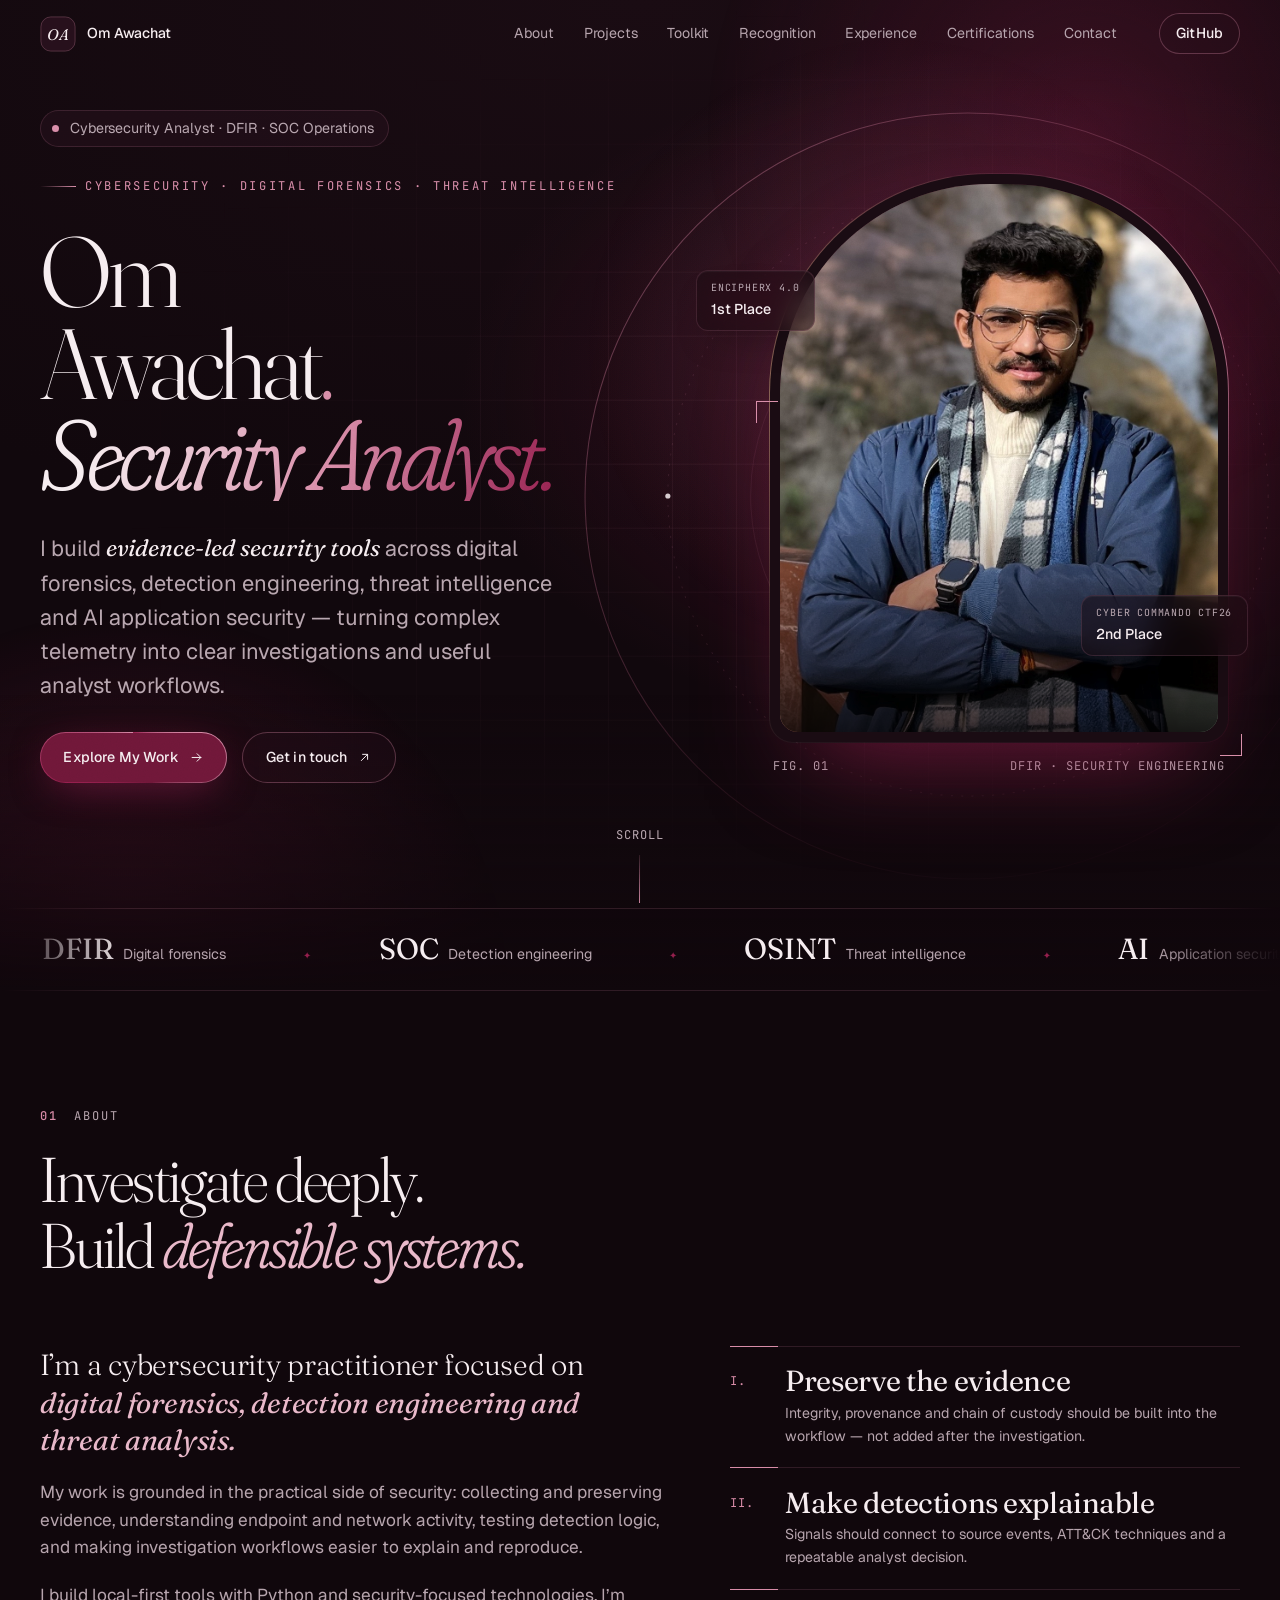
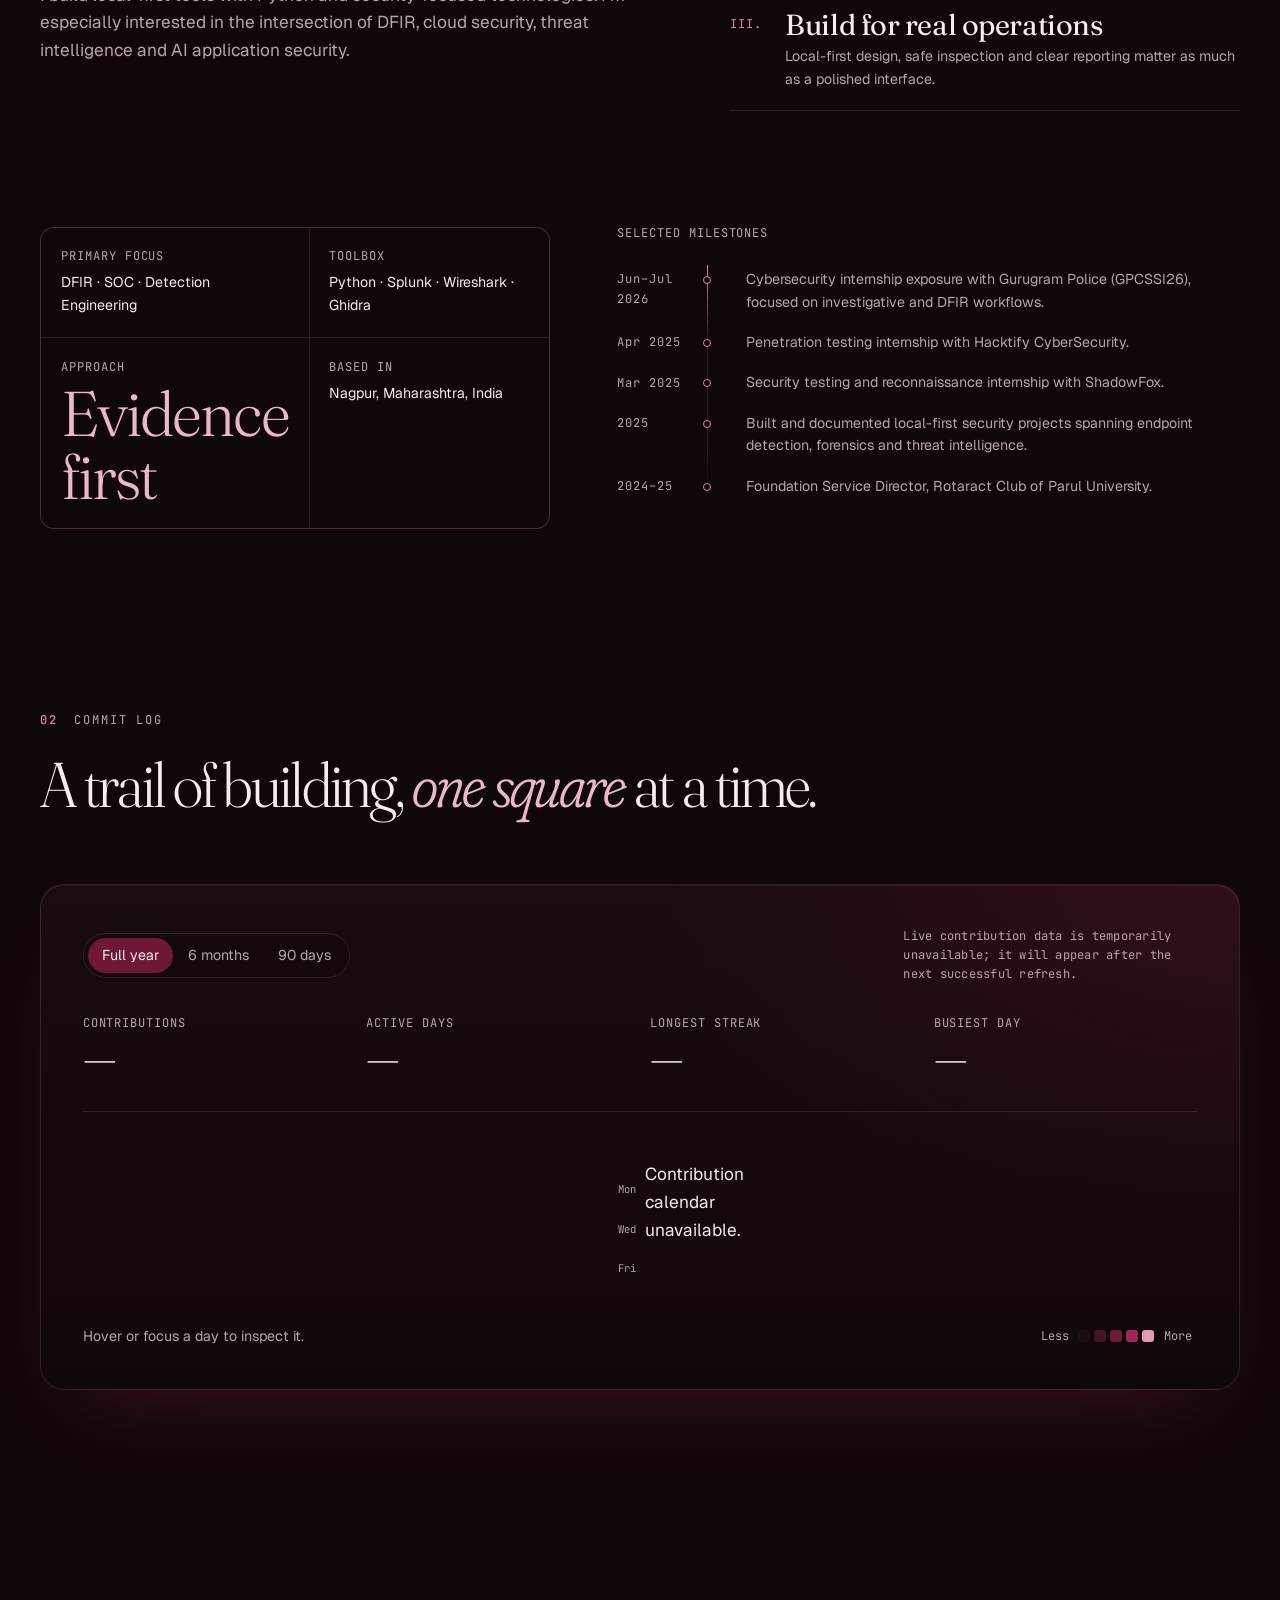
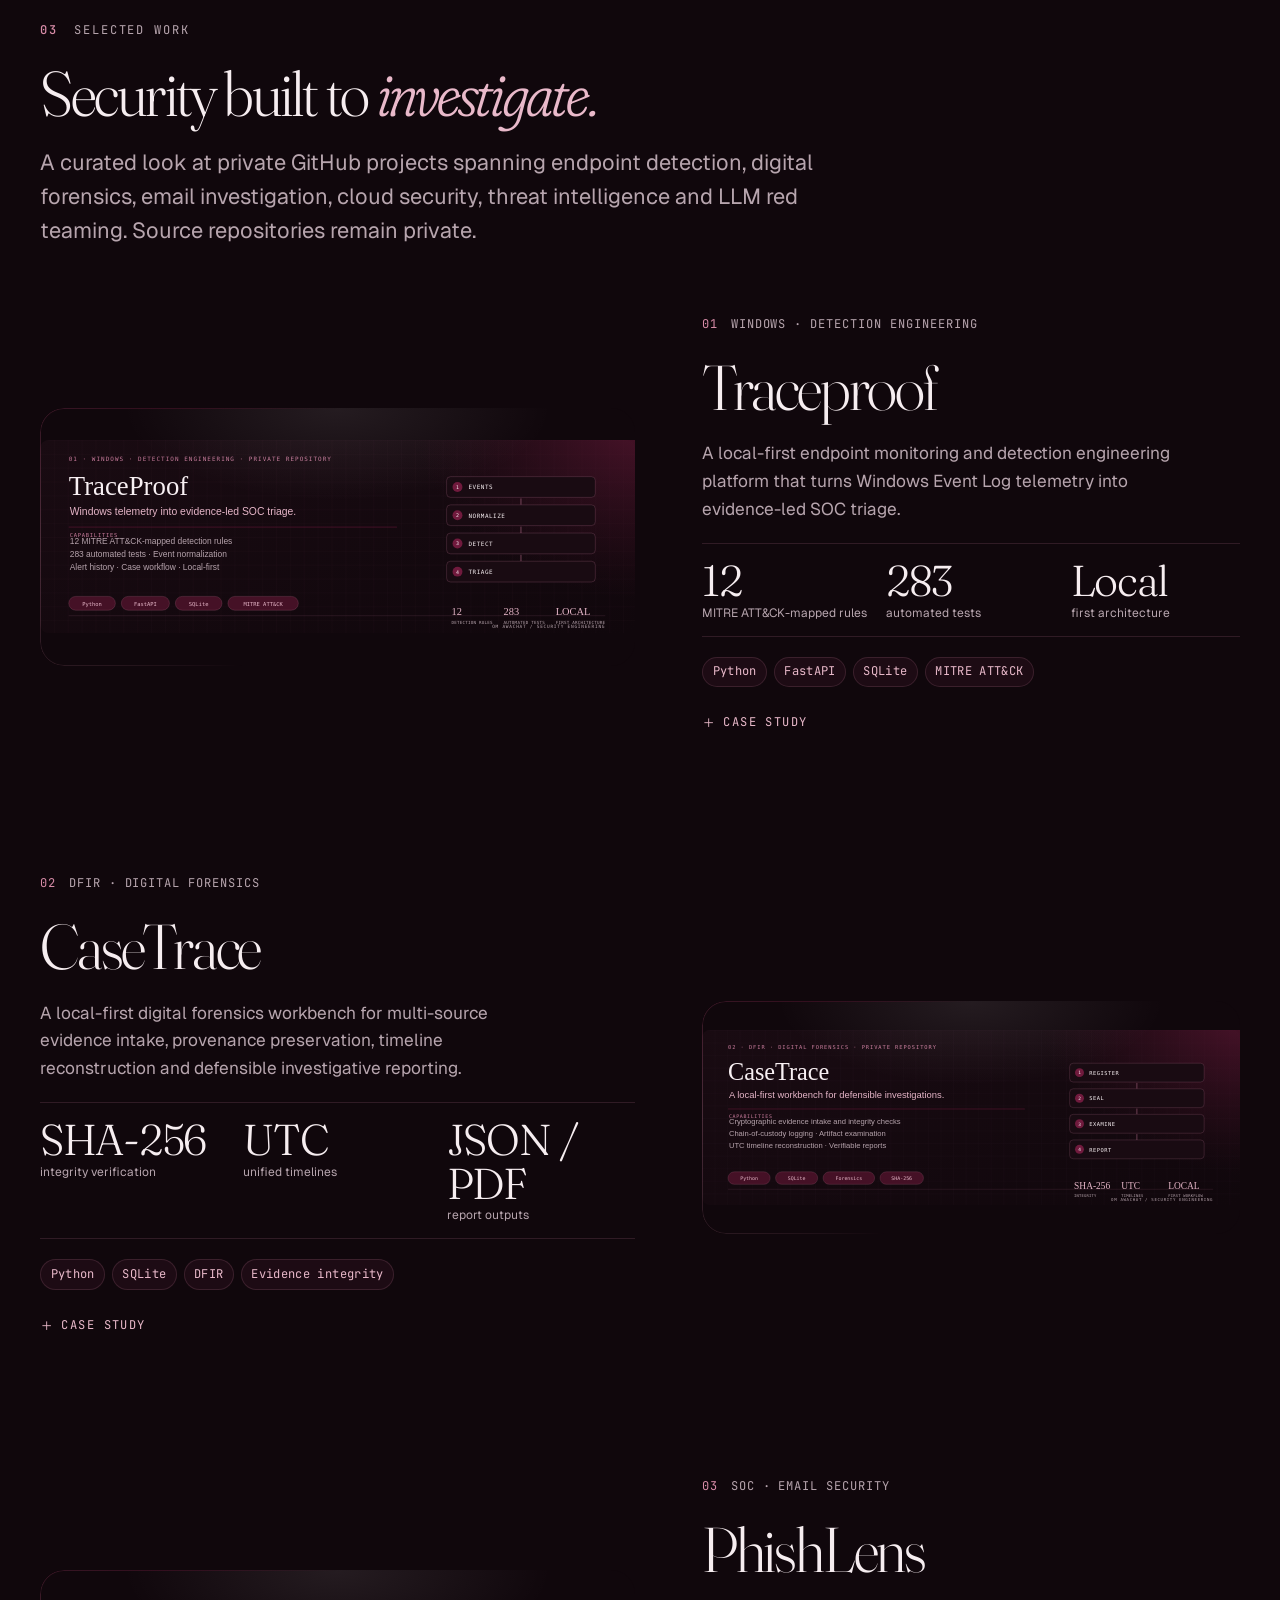
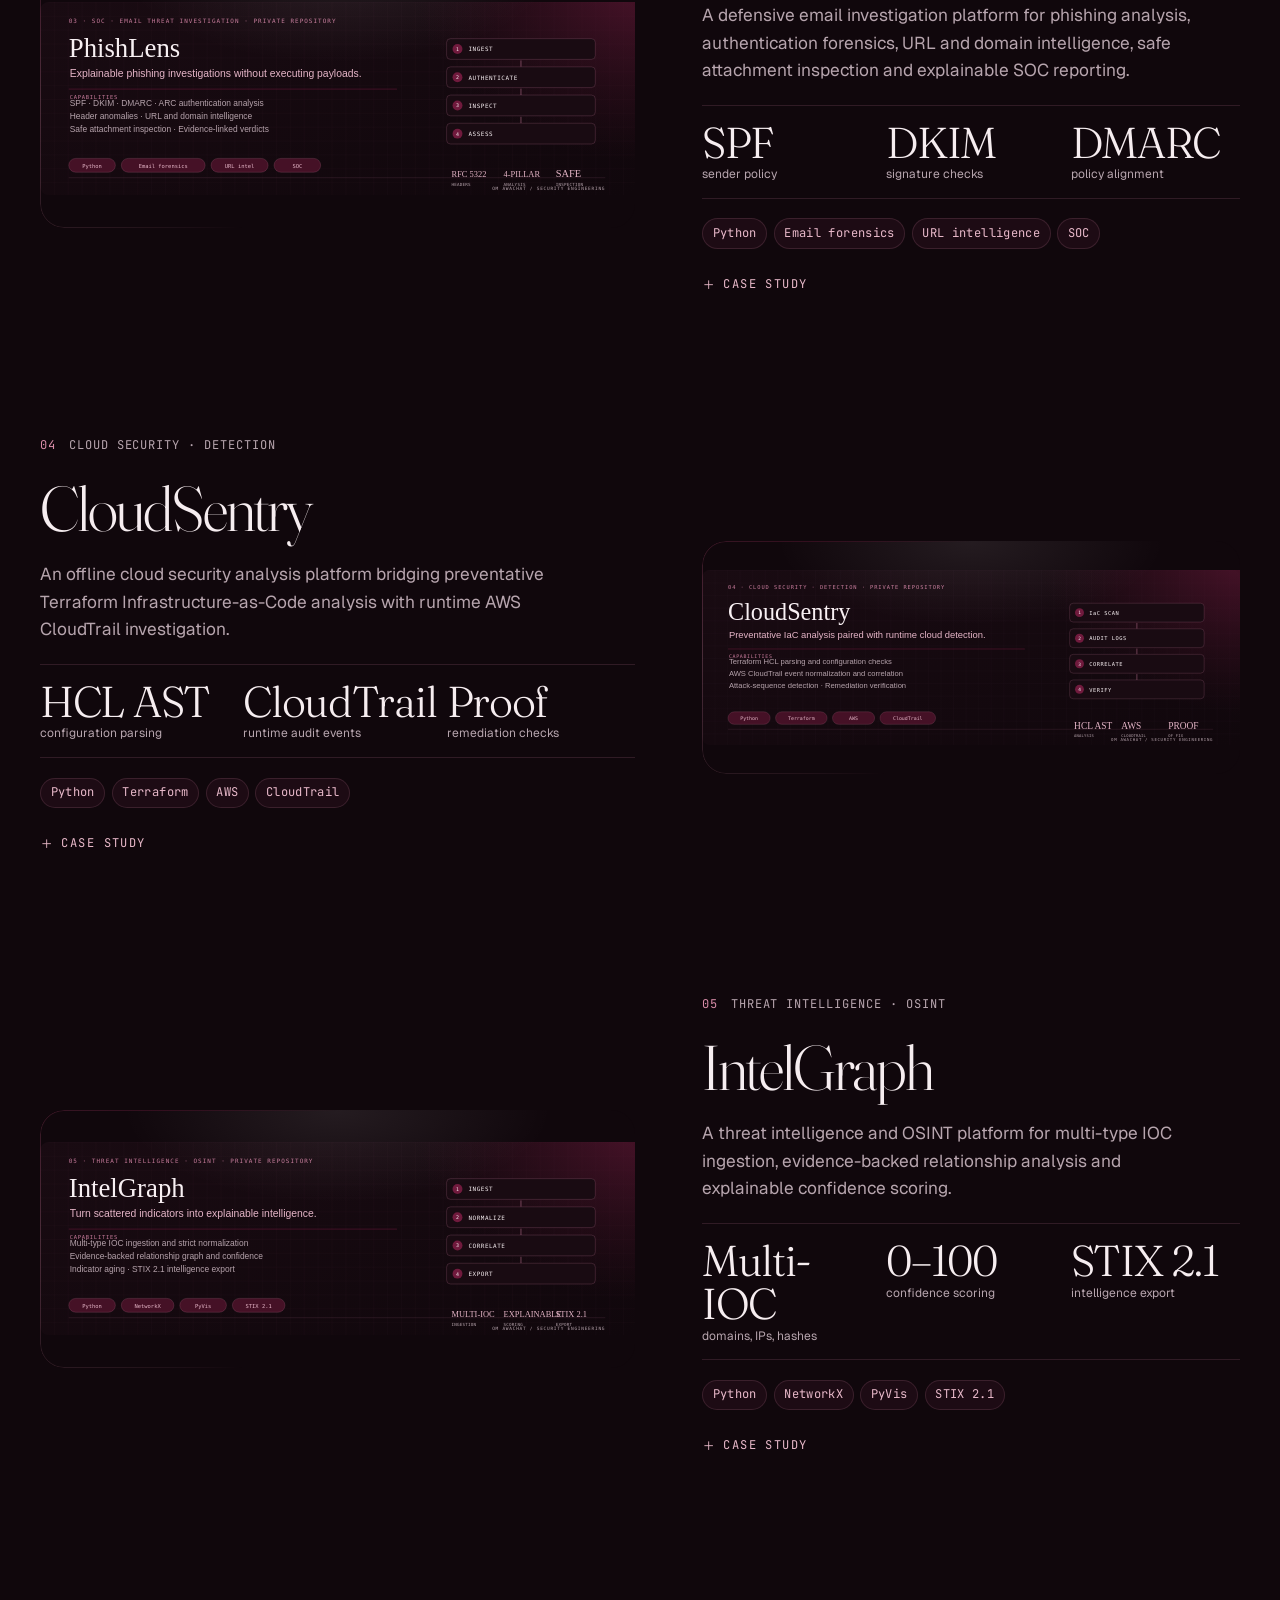
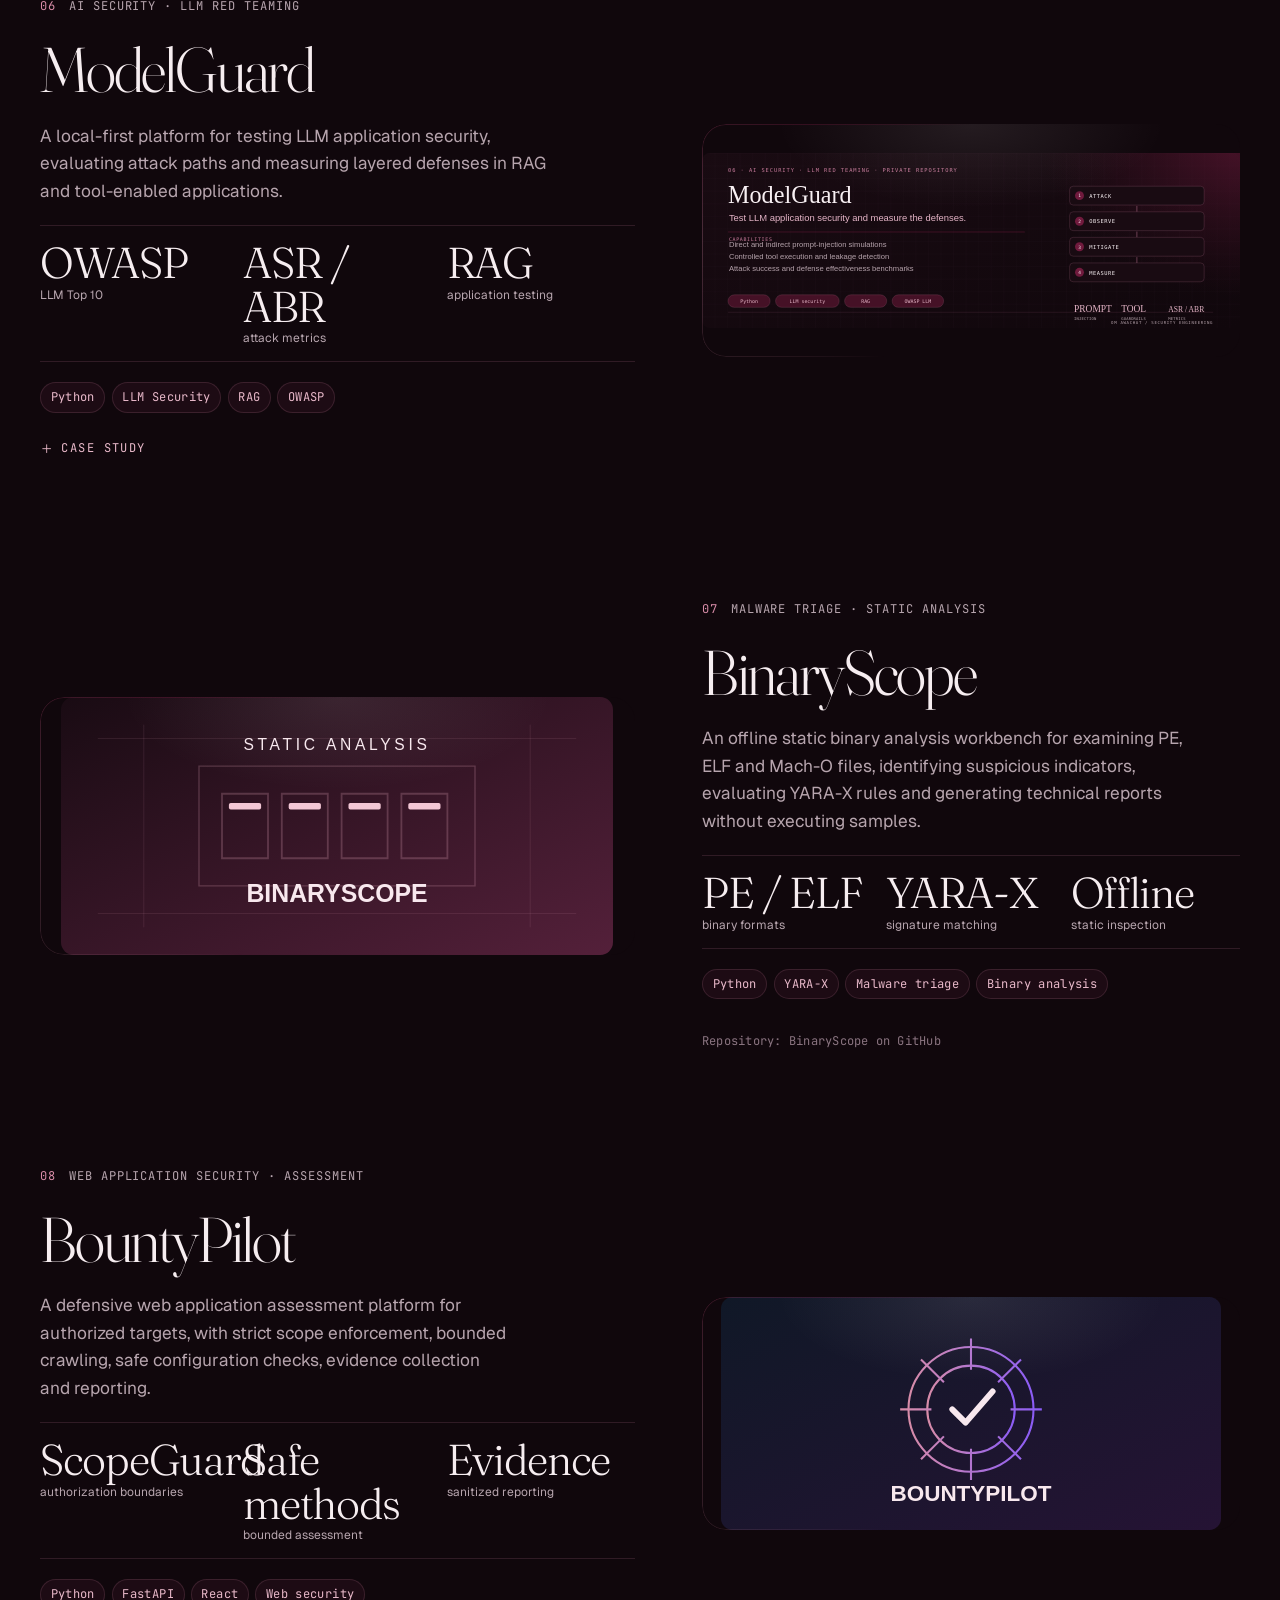
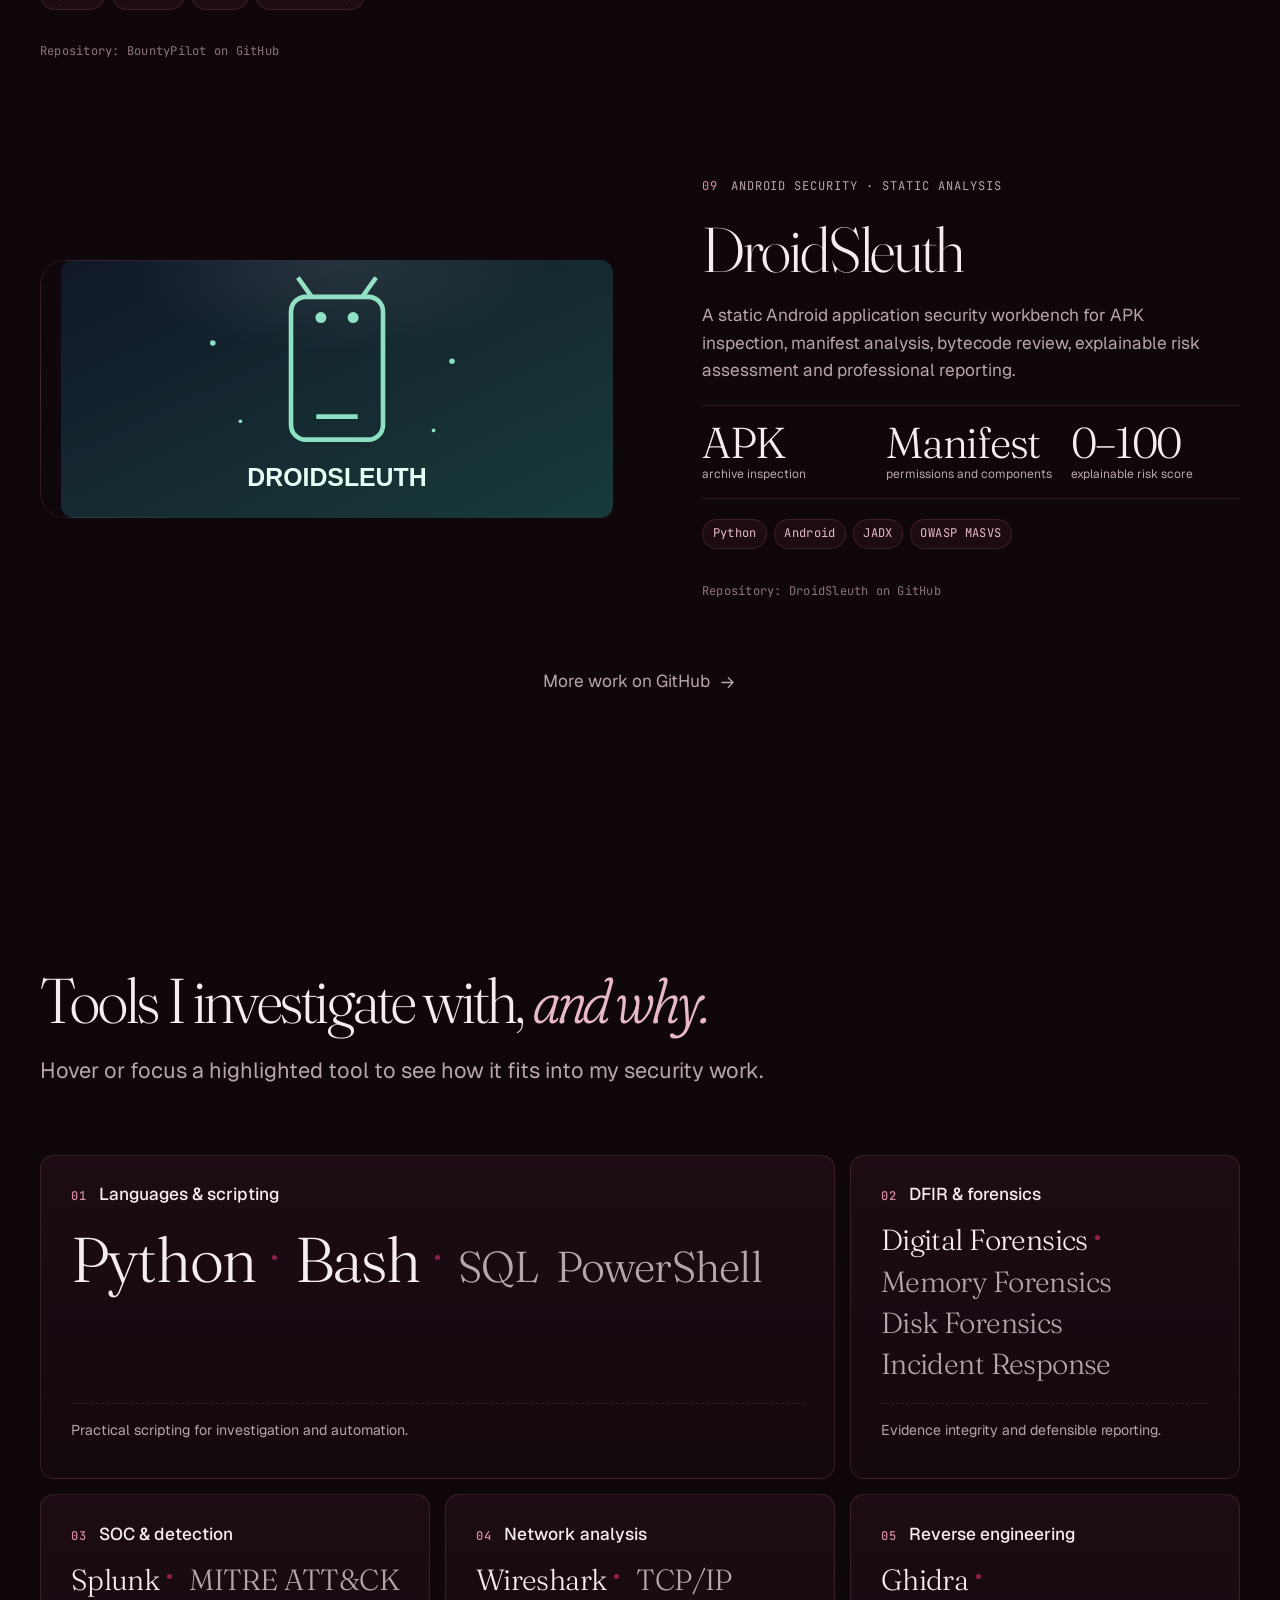
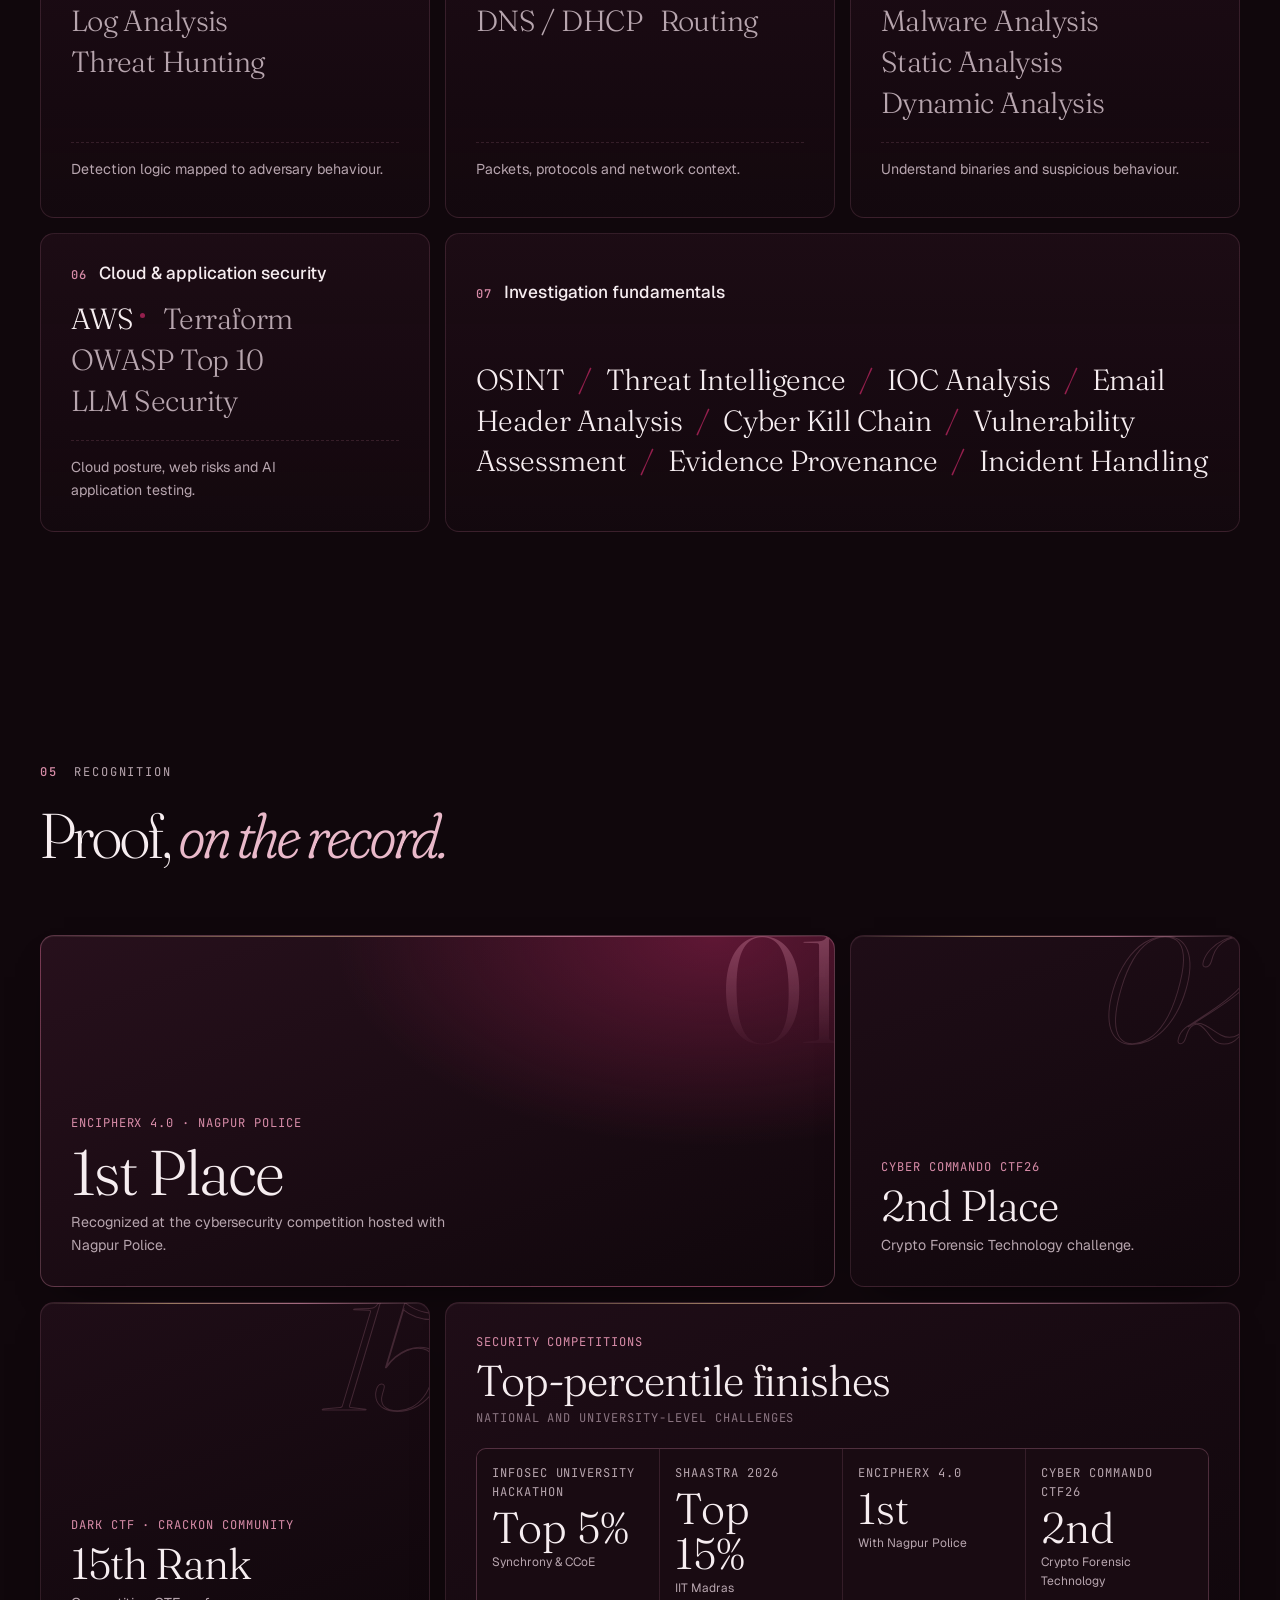
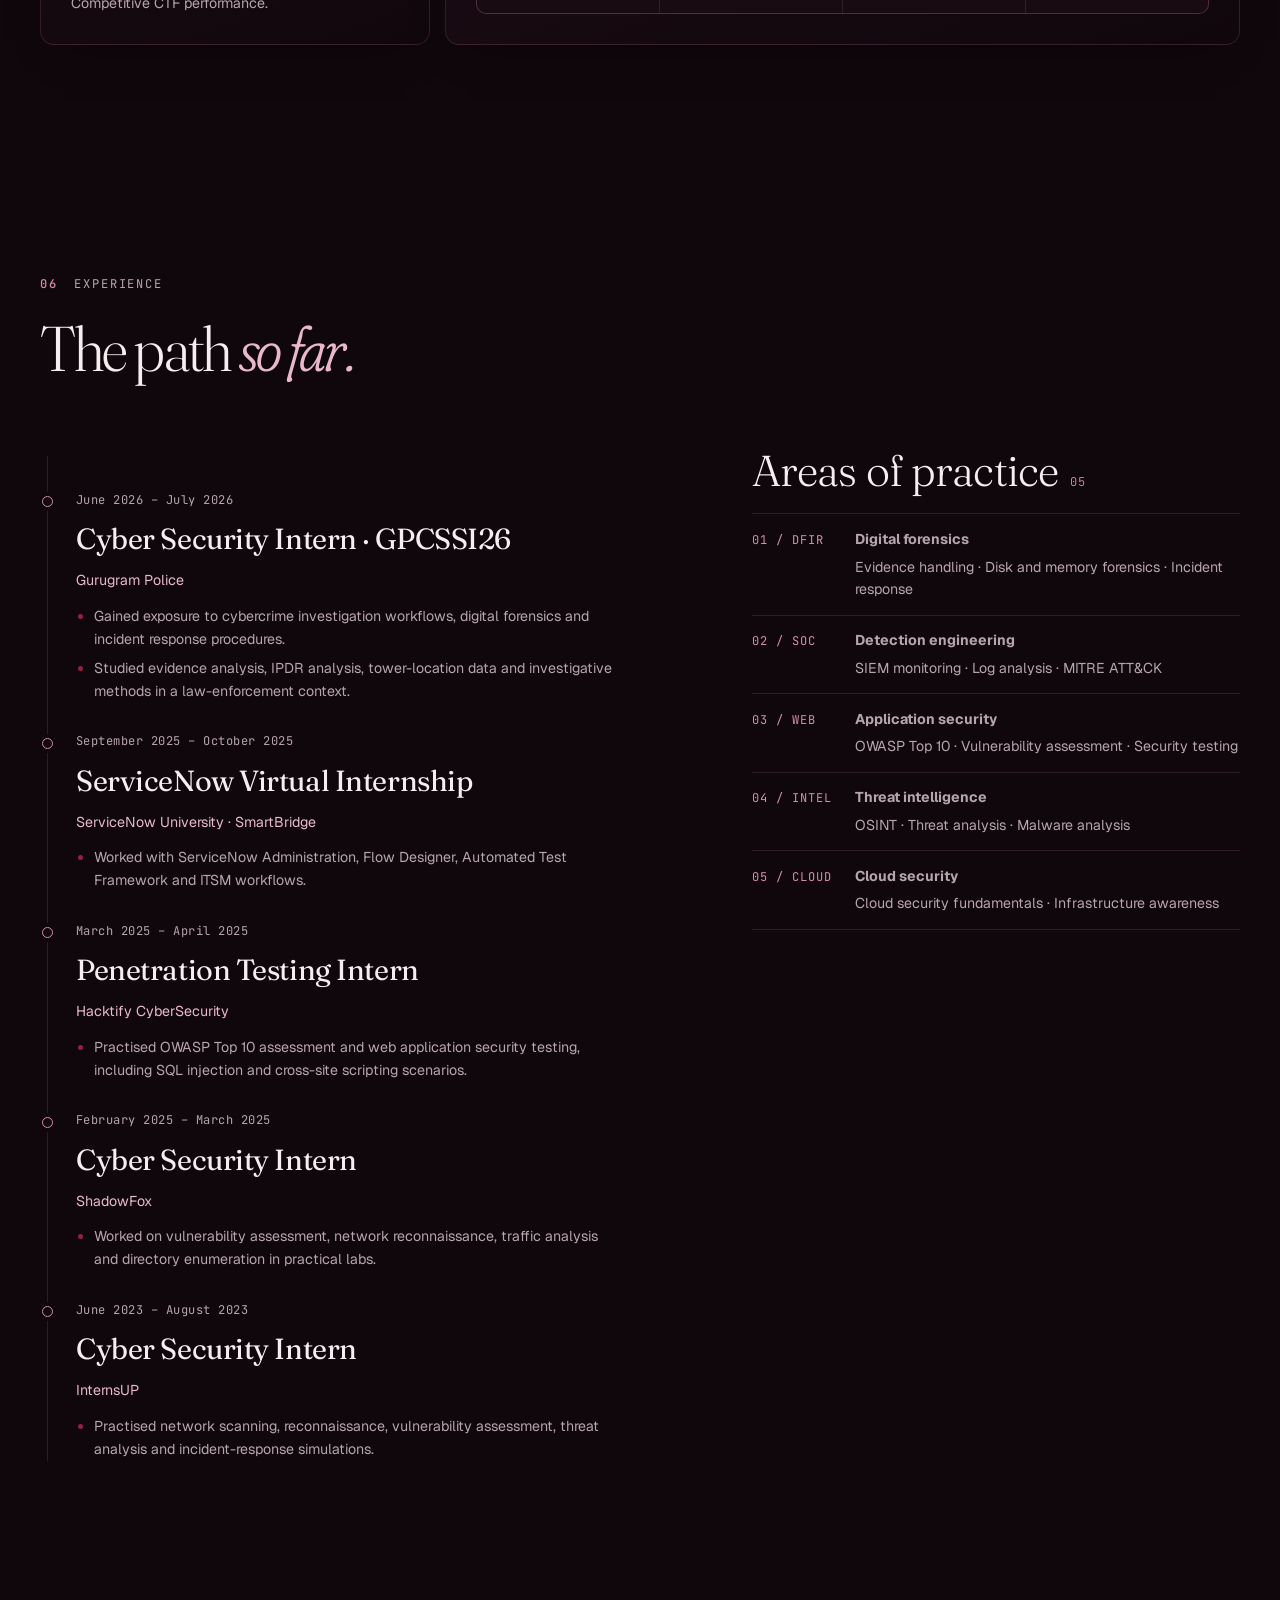
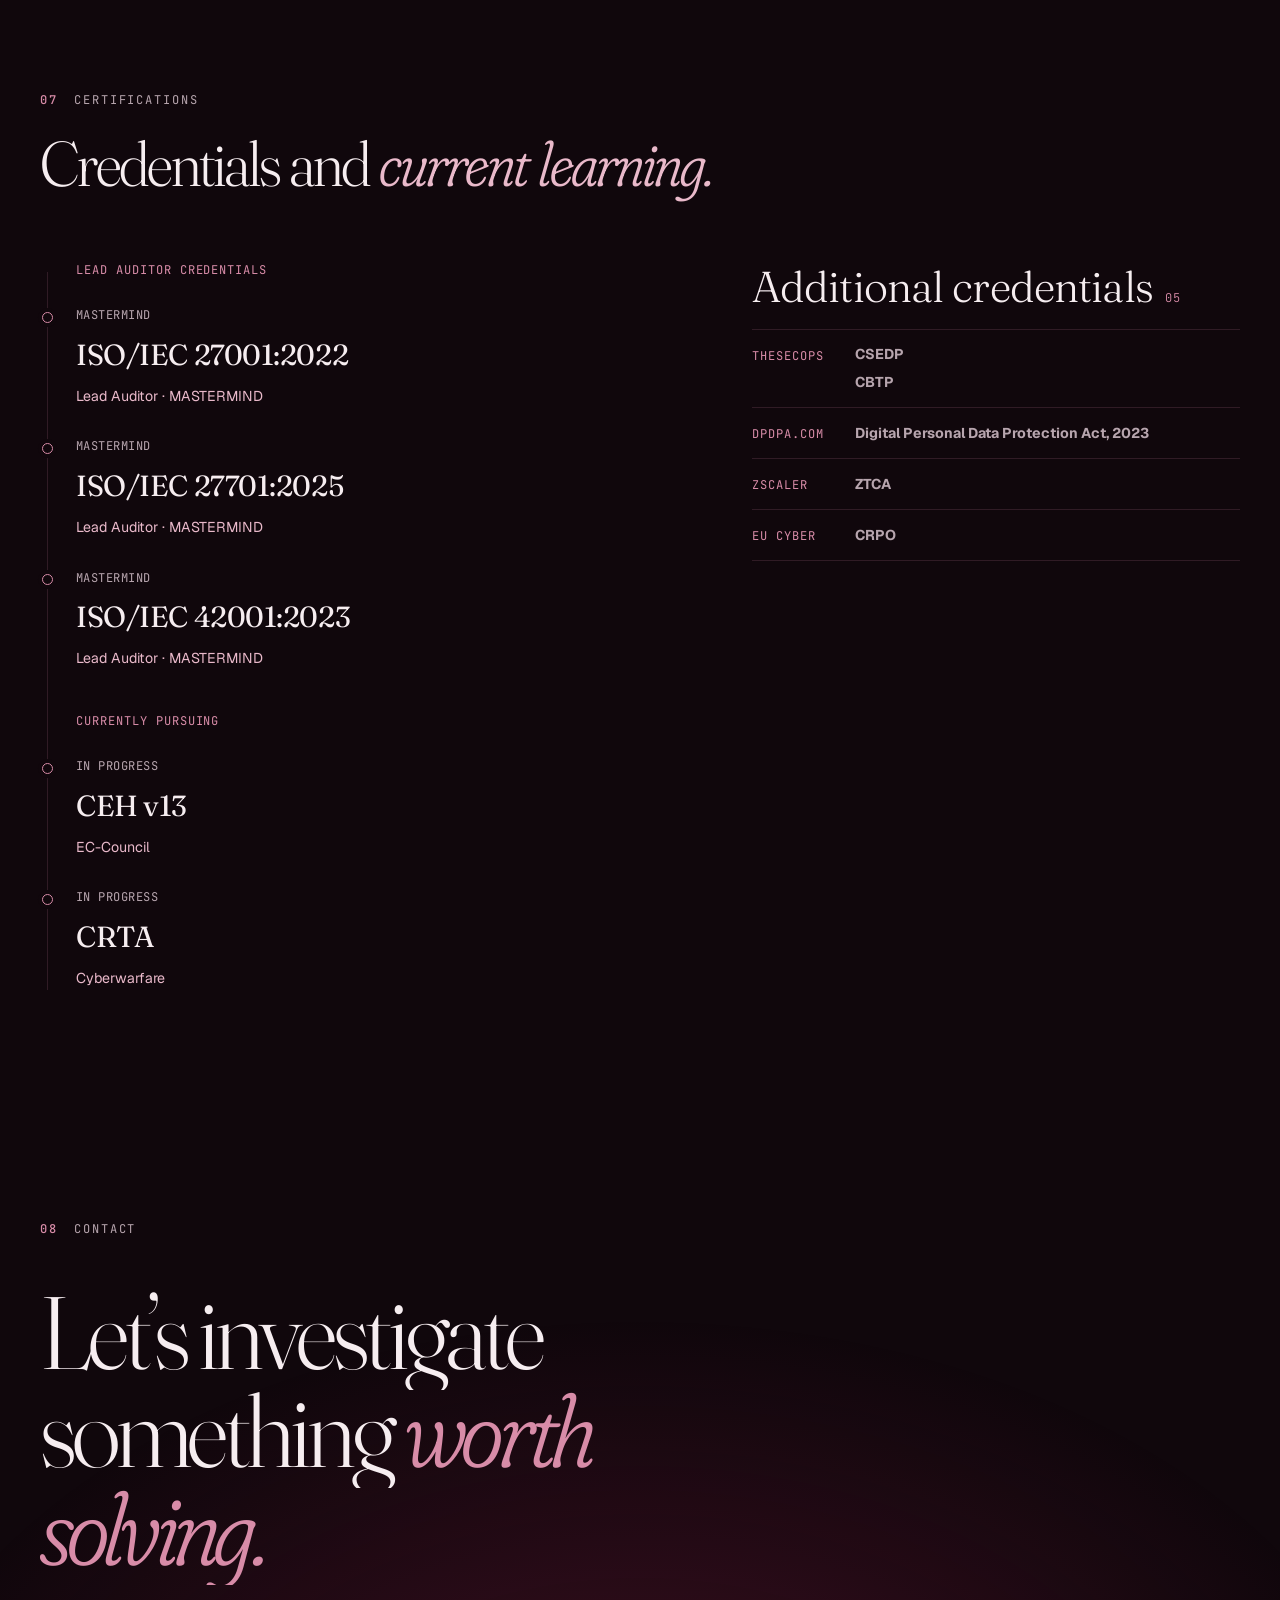
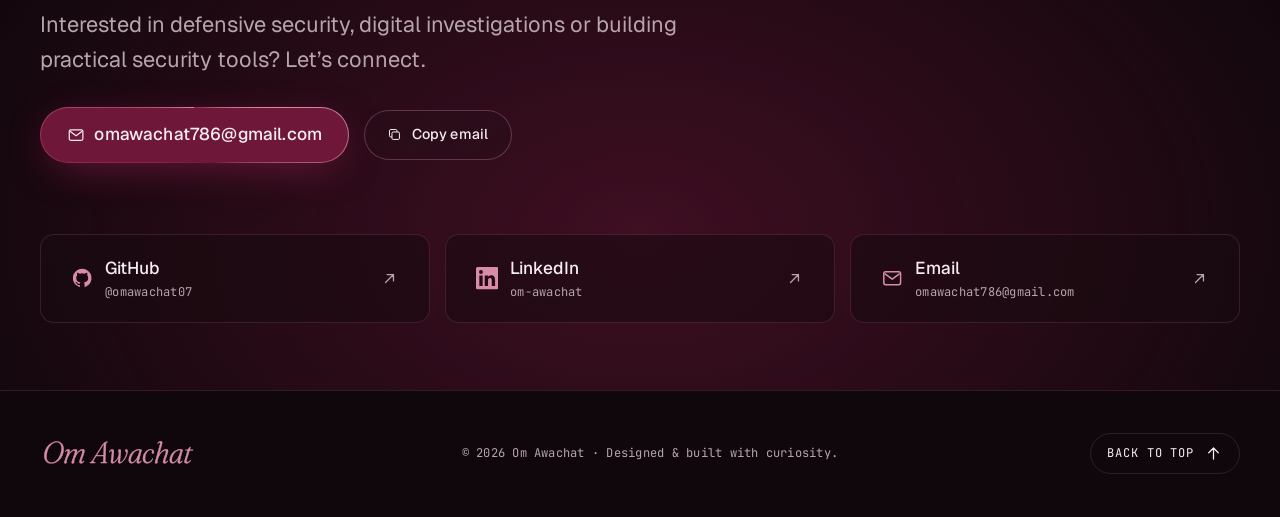
==== commit 04cfba70: "Show all nine projects and update title to Security Analyst" ====
--- a/site/index.html
+++ b/site/index.html
@@ -3,7 +3,7 @@
 <head>
   <meta charset="utf-8">
   <meta name="viewport" content="width=device-width, initial-scale=1, viewport-fit=cover">
-  <title>Om Awachat — Cybersecurity Analyst &amp; Security Engineer</title>
+  <title>Om Awachat — Cybersecurity Analyst &amp; Security Analyst</title>
   <meta name="description" content="Om Awachat builds evidence-led defensive security tools across DFIR, detection engineering, email security, cloud security, threat intelligence and AI application security.">
   <meta name="author" content="Om Awachat">
   <meta name="theme-color" content="#10070C">
@@ -116,7 +116,7 @@
         <h1 class="hero__title" id="hero-title">
           <span class="line-mask"><span style="--d:0">Om</span></span>
           <span class="line-mask"><span style="--d:1">Awachat<span class="hero__period">.</span></span></span>
-          <span class="line-mask"><span style="--d:2" class="italic">Security Engineer.</span></span>
+          <span class="line-mask"><span style="--d:2" class="italic">Security Analyst.</span></span>
         </h1>
         <p class="hero__lede" data-reveal style="--d:5">I build <em>evidence-led security tools</em> across digital forensics, detection engineering, threat intelligence and AI application security — turning complex telemetry into clear investigations and useful analyst workflows.</p>
         <div class="hero__ctas" data-reveal style="--d:6">
@@ -198,7 +198,7 @@
       <div class="work">
         <article class="case case--policy" data-reveal aria-labelledby="p1-title">
           <div class="case__visual" data-tilt><img src="assets/img/project-traceproof.svg" alt="TraceProof project artwork: Windows telemetry, normalization, detection and triage workflow" loading="lazy"></div>
-          <div class="case__body"><p class="case__kicker mono"><span>01</span> WINDOWS · DETECTION ENGINEERING</p><h3 class="case__title" id="p1-title">TraceProof</h3><p class="case__problem">A local-first endpoint monitoring and detection engineering platform that turns Windows Event Log telemetry into evidence-led SOC triage.</p>
+          <div class="case__body"><p class="case__kicker mono"><span>01</span> WINDOWS · DETECTION ENGINEERING</p><h3 class="case__title" id="p1-title">Traceproof</h3><p class="case__problem">A local-first endpoint monitoring and detection engineering platform that turns Windows Event Log telemetry into evidence-led SOC triage.</p>
             <ul class="case__metrics" role="list"><li><b>12</b><span>MITRE ATT&amp;CK-mapped rules</span></li><li><b>283</b><span>automated tests</span></li><li><b>Local</b><span>first architecture</span></li></ul>
             <ul class="tags" role="list"><li class="tag">Python</li><li class="tag">FastAPI</li><li class="tag">SQLite</li><li class="tag">MITRE ATT&amp;CK</li></ul>
             <button class="case__toggle" type="button" aria-expanded="false" aria-controls="p1-more"><svg class="icon" aria-hidden="true"><use href="#i-plus"/></svg> Case study</button>
@@ -253,6 +253,33 @@
             <ul class="tags" role="list"><li class="tag">Python</li><li class="tag">LLM Security</li><li class="tag">RAG</li><li class="tag">OWASP</li></ul>
             <button class="case__toggle" type="button" aria-expanded="false" aria-controls="p6-more"><svg class="icon" aria-hidden="true"><use href="#i-plus"/></svg> Case study</button>
             <div class="case__more" id="p6-more" data-collapsible><div><h4 class="mono">Red-team scenarios</h4><ul><li>Simulates direct and indirect prompt injection and jailbreak attempts.</li><li>Tests controlled tool execution, argument sanitization and leakage defenses.</li><li>Measures attack success, attack blocking, canary leakage and false-positive rates.</li></ul><p class="case__note mono">Private GitHub repository · source not publicly accessible.</p></div></div>
+          </div>
+        </article>
+
+        <article class="case case--star" data-reveal aria-labelledby="p7-title">
+          <div class="case__visual" data-tilt><img src="assets/img/project-binaryscope.svg" alt="BinaryScope static executable analysis artwork" loading="lazy"></div>
+          <div class="case__body"><p class="case__kicker mono"><span>07</span> MALWARE TRIAGE · STATIC ANALYSIS</p><h3 class="case__title" id="p7-title">BinaryScope</h3><p class="case__problem">An offline static binary analysis workbench for examining PE, ELF and Mach-O files, identifying suspicious indicators, evaluating YARA-X rules and generating technical reports without executing samples.</p>
+            <ul class="case__metrics" role="list"><li><b>PE / ELF</b><span>binary formats</span></li><li><b>YARA-X</b><span>signature matching</span></li><li><b>Offline</b><span>static inspection</span></li></ul>
+            <ul class="tags" role="list"><li class="tag">Python</li><li class="tag">YARA-X</li><li class="tag">Malware triage</li><li class="tag">Binary analysis</li></ul>
+            <p class="case__note mono">Repository: <a class="link-u" href="https://github.com/omawachat07/BinaryScope" target="_blank" rel="noopener">BinaryScope on GitHub</a></p>
+          </div>
+        </article>
+
+        <article class="case case--saas case--flip" data-reveal aria-labelledby="p8-title">
+          <div class="case__visual" data-tilt><img src="assets/img/project-bountypilot.svg" alt="BountyPilot authorized web assessment artwork" loading="lazy"></div>
+          <div class="case__body"><p class="case__kicker mono"><span>08</span> WEB APPLICATION SECURITY · ASSESSMENT</p><h3 class="case__title" id="p8-title">BountyPilot</h3><p class="case__problem">A defensive web application assessment platform for authorized targets, with strict scope enforcement, bounded crawling, safe configuration checks, evidence collection and reporting.</p>
+            <ul class="case__metrics" role="list"><li><b>ScopeGuard</b><span>authorization boundaries</span></li><li><b>Safe methods</b><span>bounded assessment</span></li><li><b>Evidence</b><span>sanitized reporting</span></li></ul>
+            <ul class="tags" role="list"><li class="tag">Python</li><li class="tag">FastAPI</li><li class="tag">React</li><li class="tag">Web security</li></ul>
+            <p class="case__note mono">Repository: <a class="link-u" href="https://github.com/omawachat07/BountyPilot" target="_blank" rel="noopener">BountyPilot on GitHub</a></p>
+          </div>
+        </article>
+
+        <article class="case case--policy" data-reveal aria-labelledby="p9-title">
+          <div class="case__visual" data-tilt><img src="assets/img/project-droidsleuth.svg" alt="DroidSleuth Android APK static security analysis artwork" loading="lazy"></div>
+          <div class="case__body"><p class="case__kicker mono"><span>09</span> ANDROID SECURITY · STATIC ANALYSIS</p><h3 class="case__title" id="p9-title">DroidSleuth</h3><p class="case__problem">A static Android application security workbench for APK inspection, manifest analysis, bytecode review, explainable risk assessment and professional reporting.</p>
+            <ul class="case__metrics" role="list"><li><b>APK</b><span>archive inspection</span></li><li><b>Manifest</b><span>permissions and components</span></li><li><b>0–100</b><span>explainable risk score</span></li></ul>
+            <ul class="tags" role="list"><li class="tag">Python</li><li class="tag">Android</li><li class="tag">JADX</li><li class="tag">OWASP MASVS</li></ul>
+            <p class="case__note mono">Repository: <a class="link-u" href="https://github.com/omawachat07/DroidSleuth" target="_blank" rel="noopener">DroidSleuth on GitHub</a></p>
           </div>
         </article>
       </div>
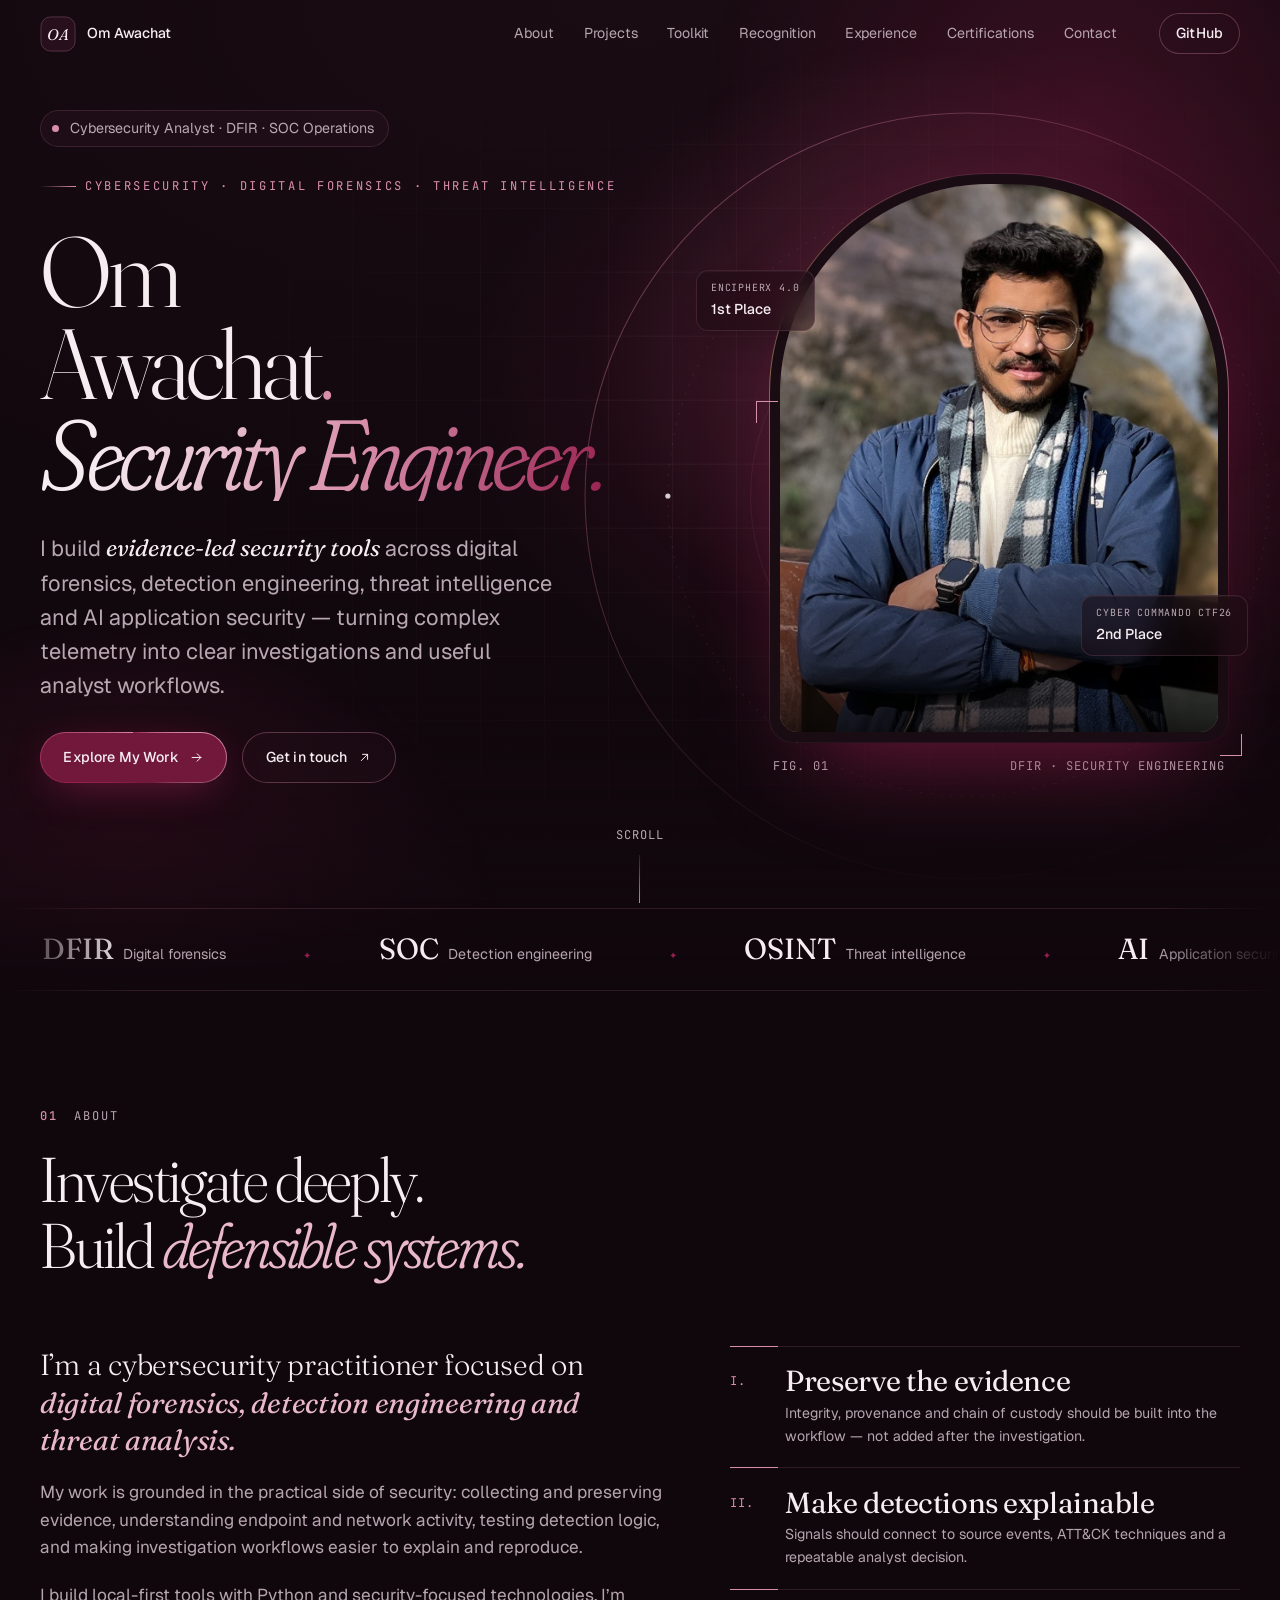
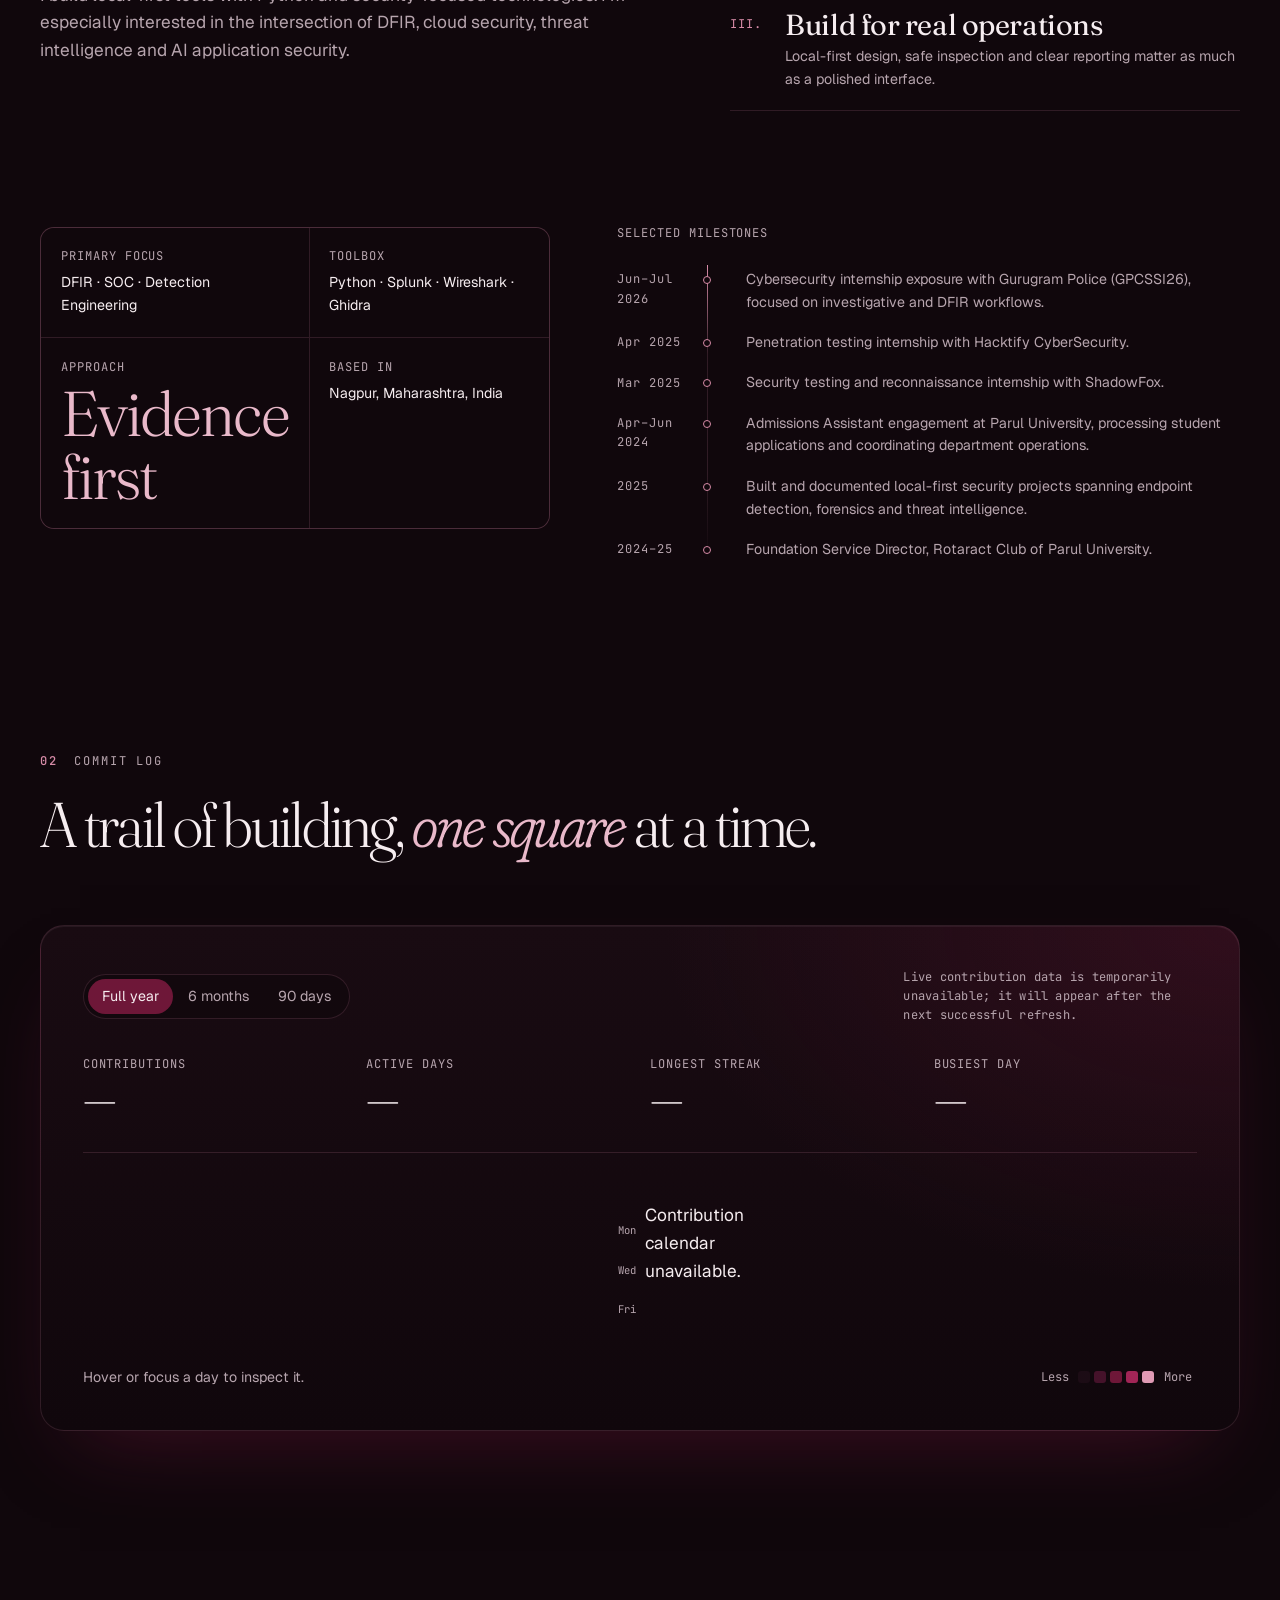
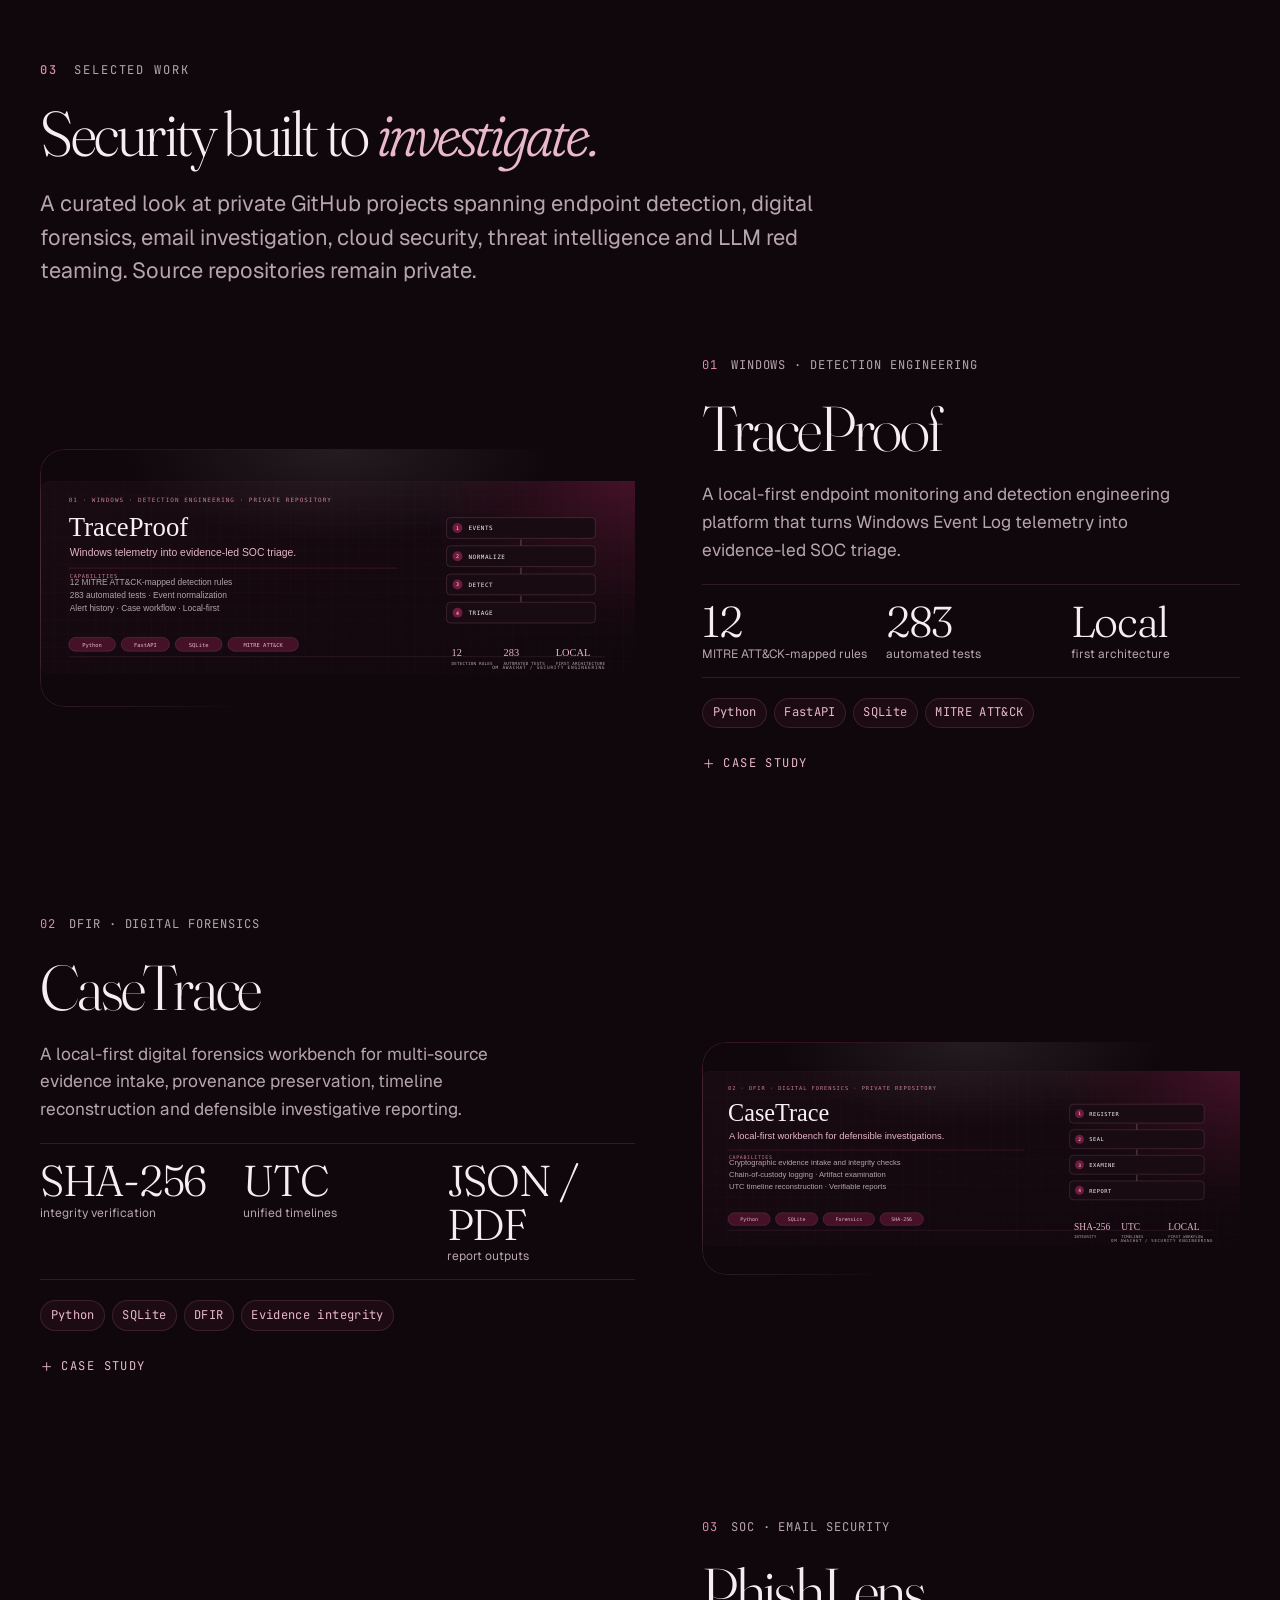
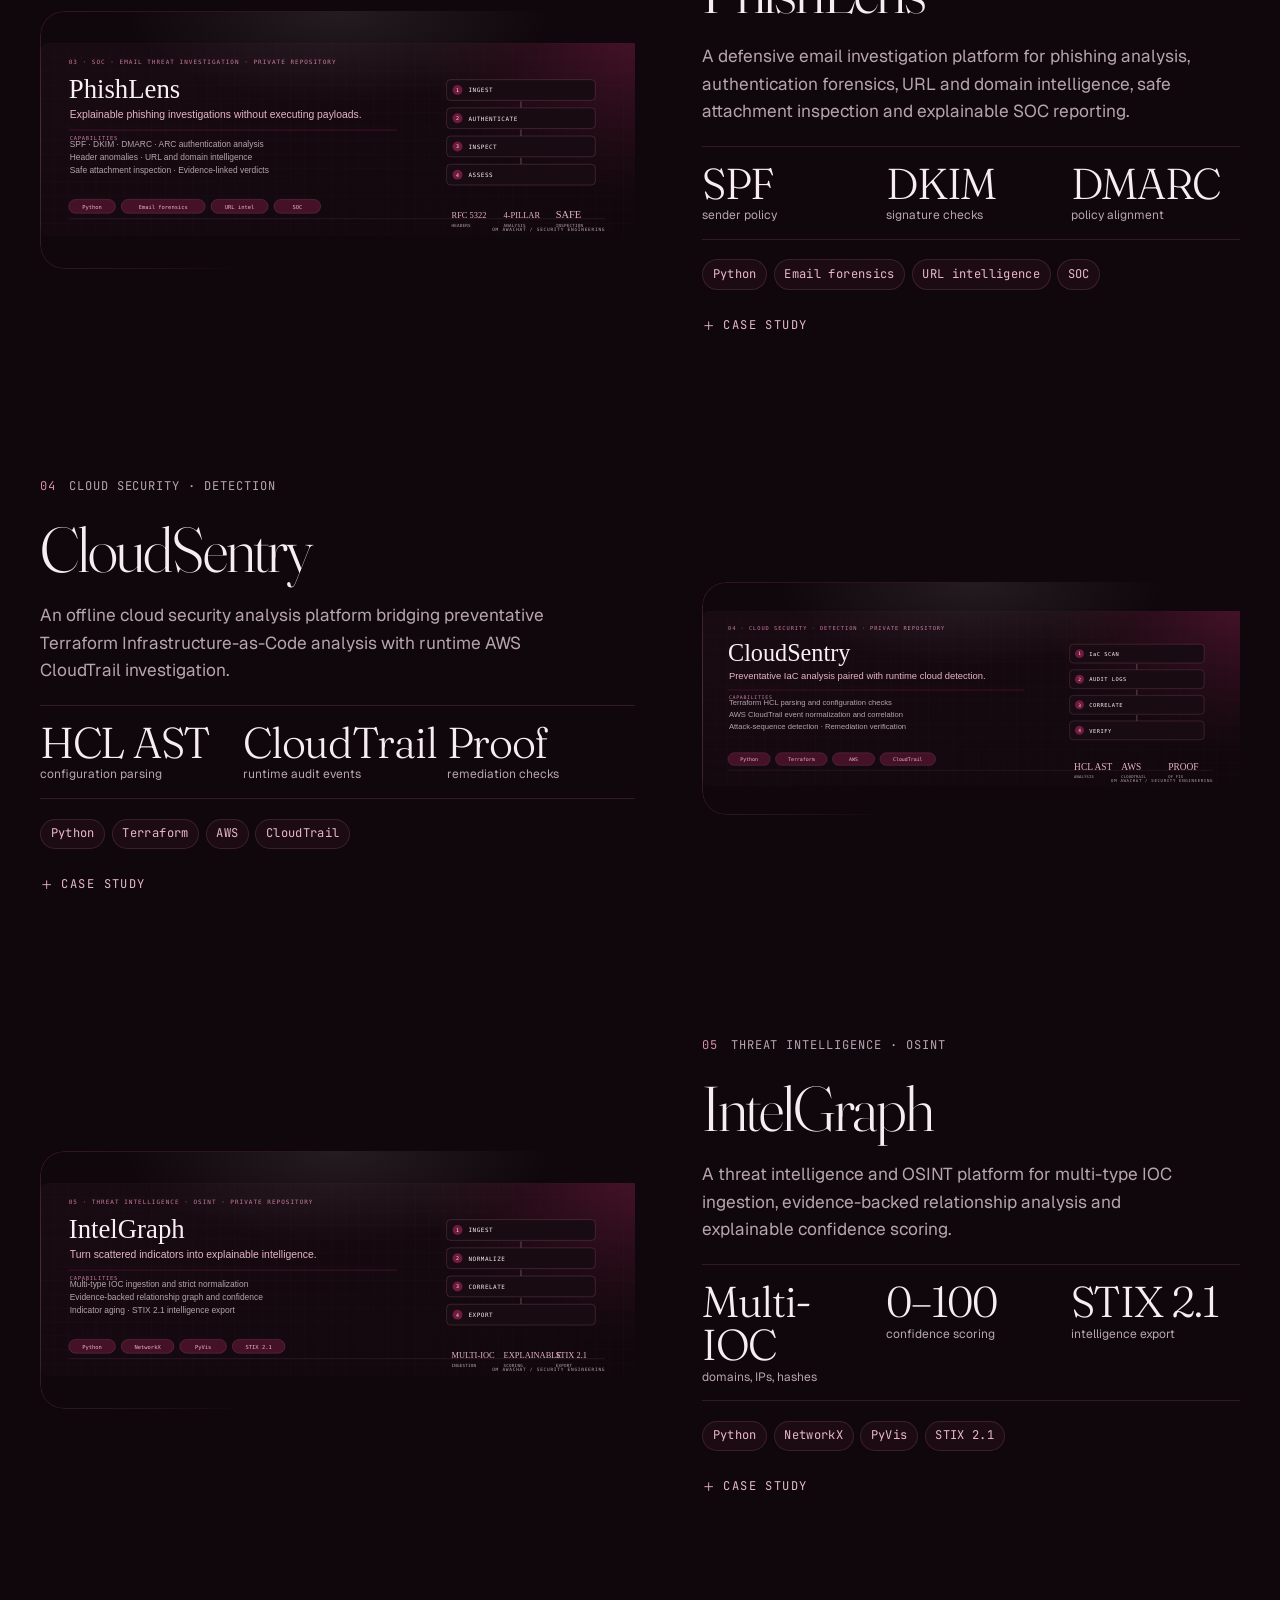
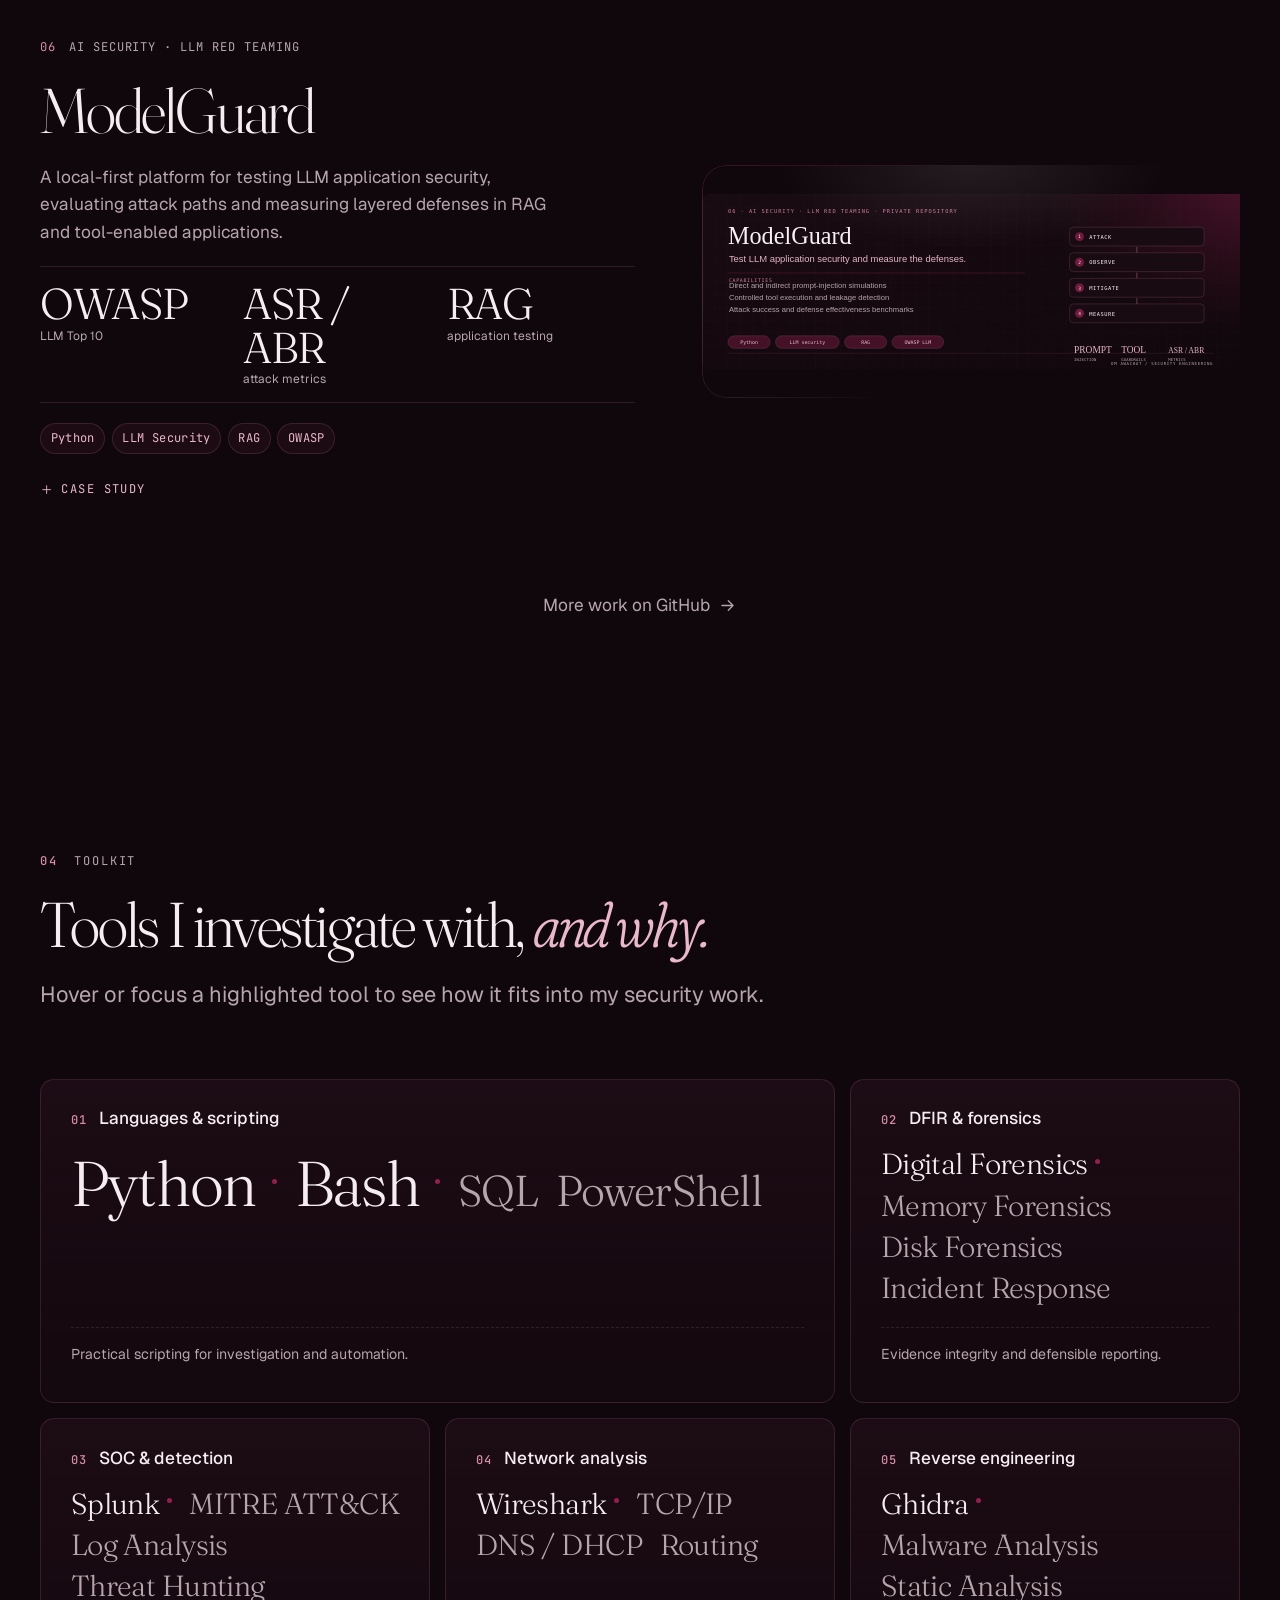
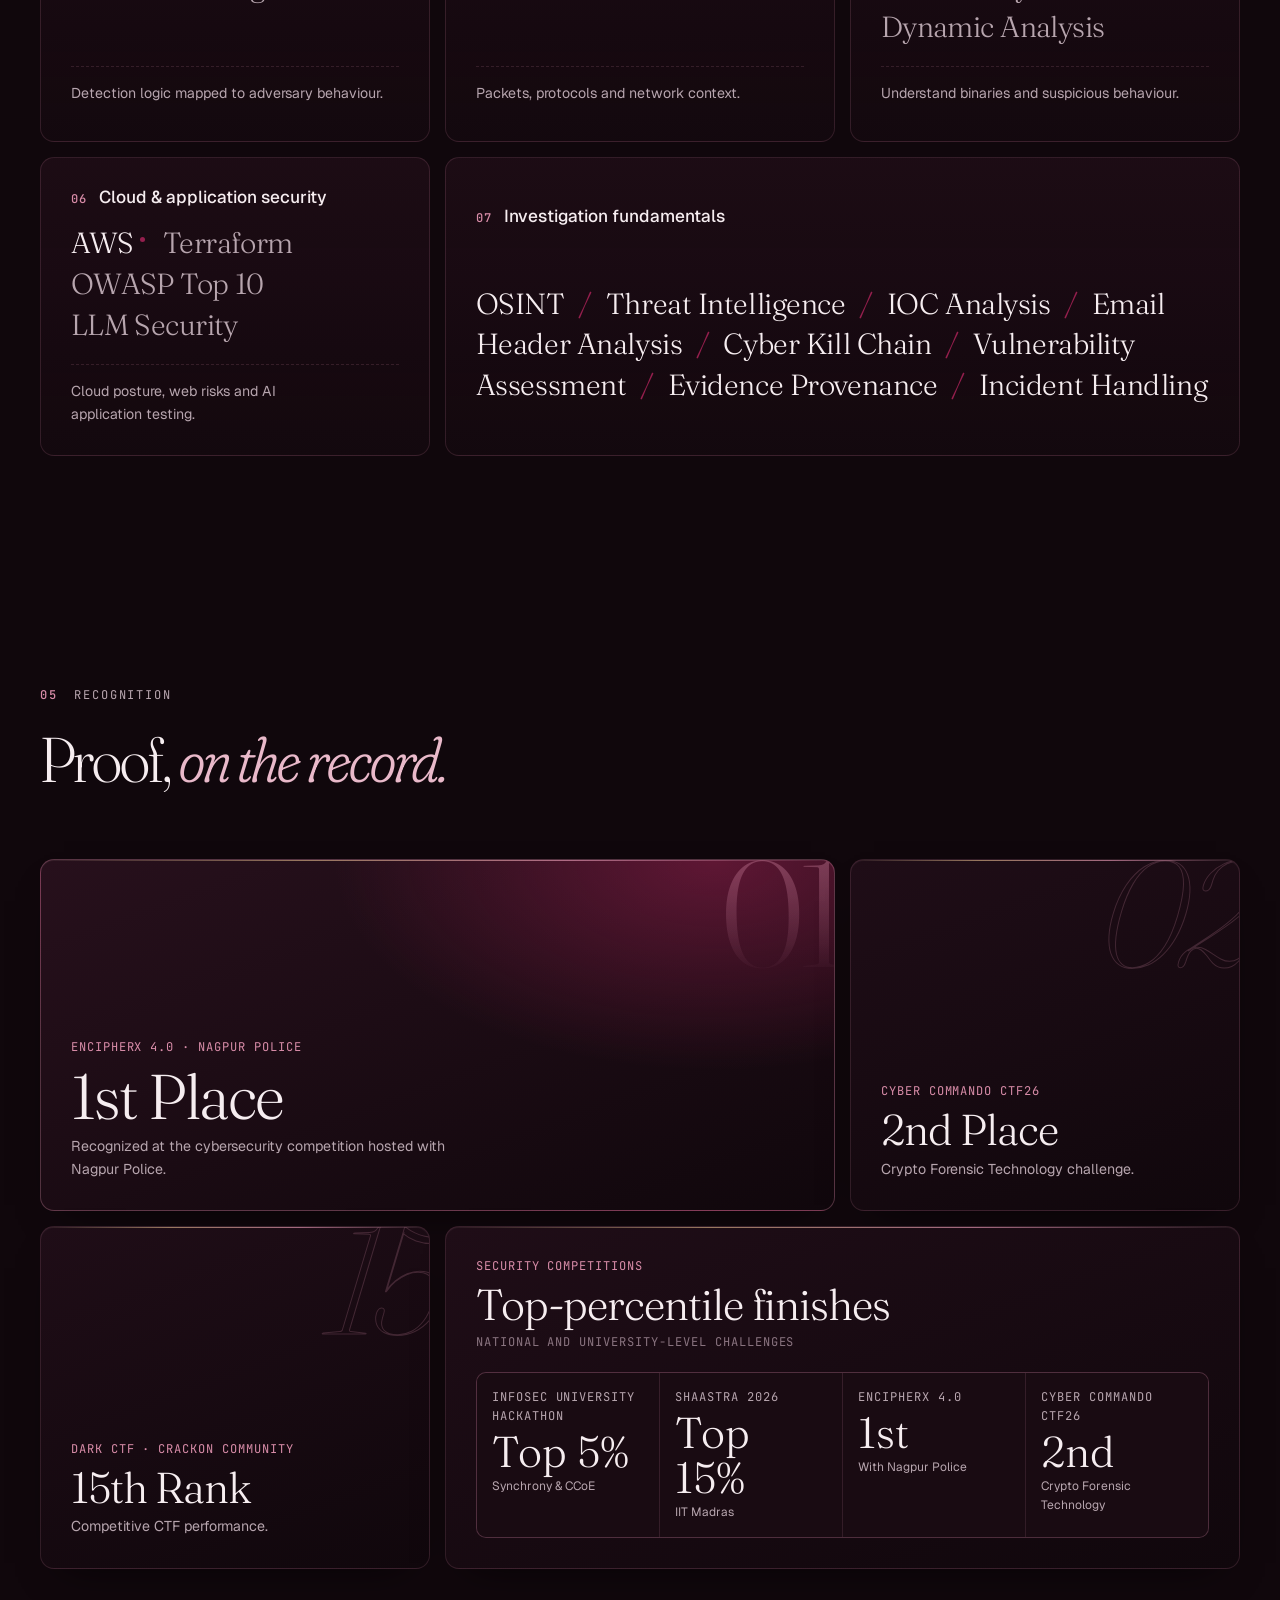
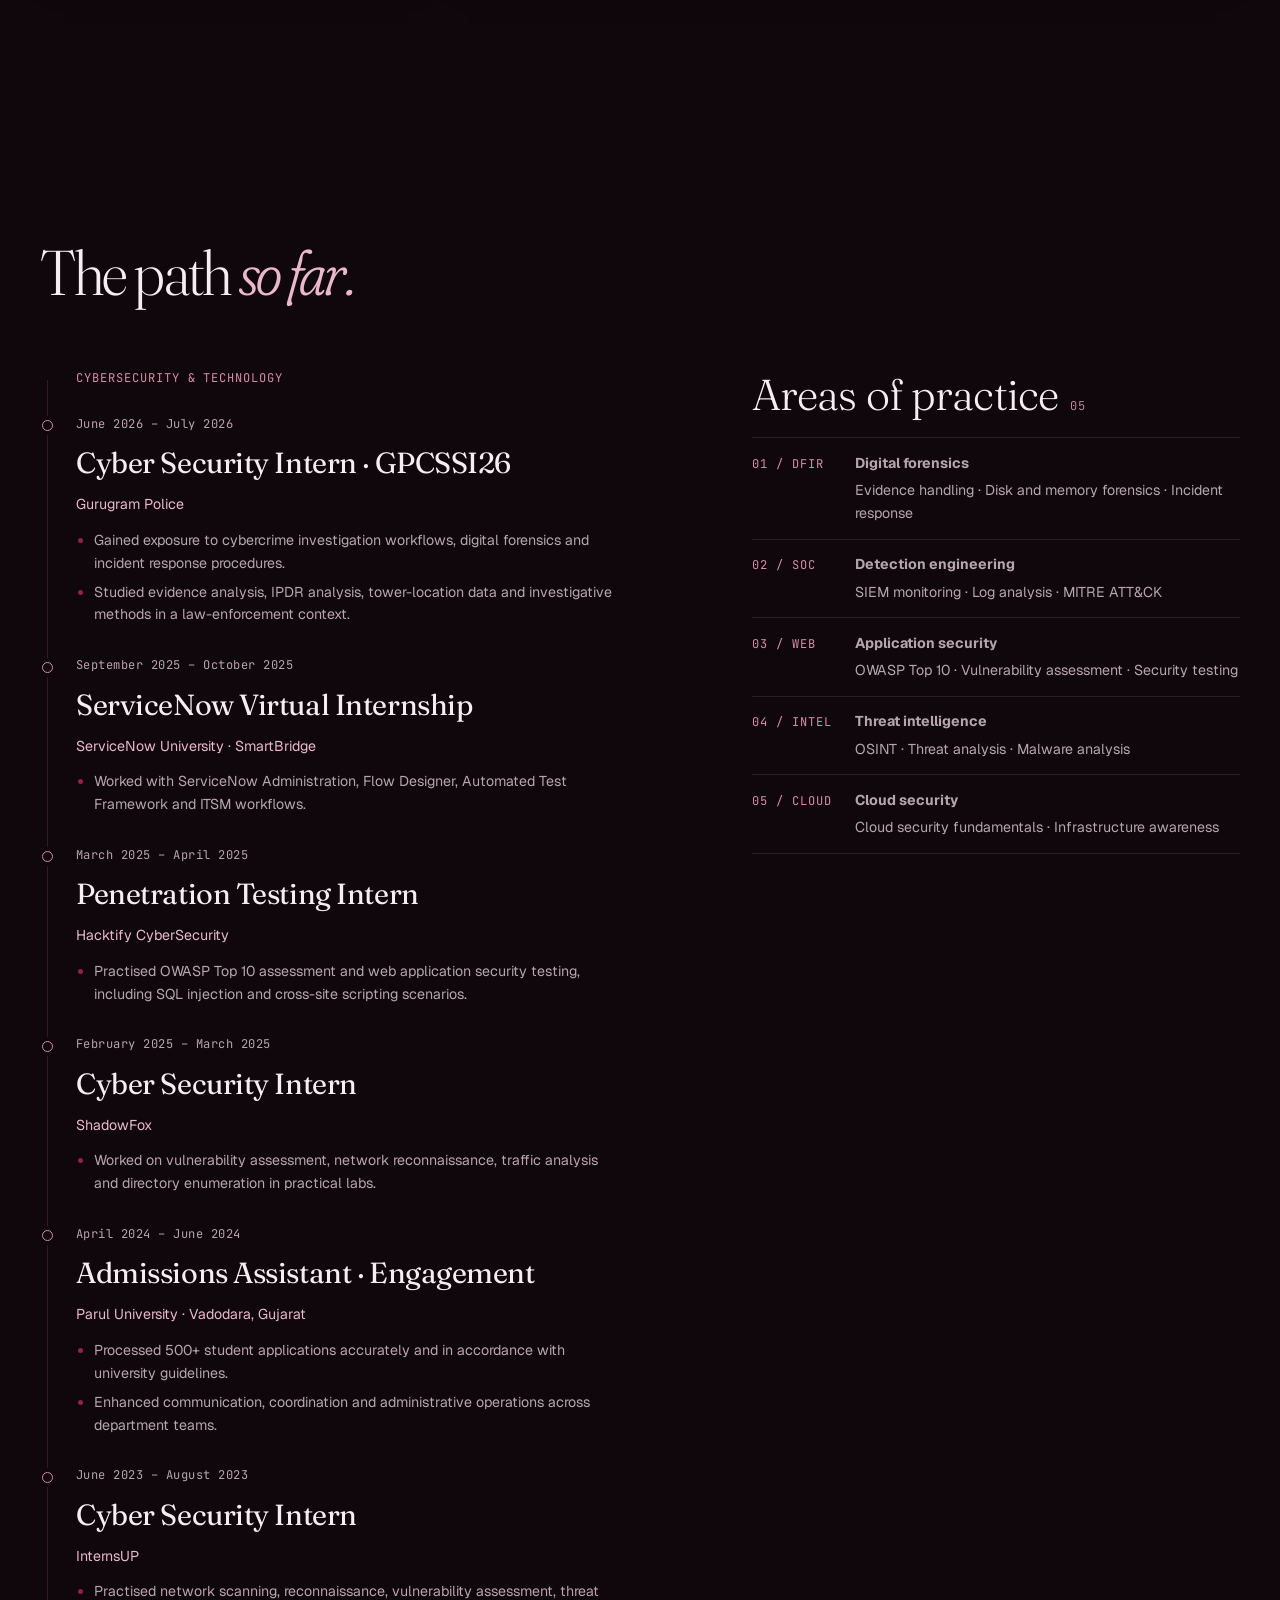
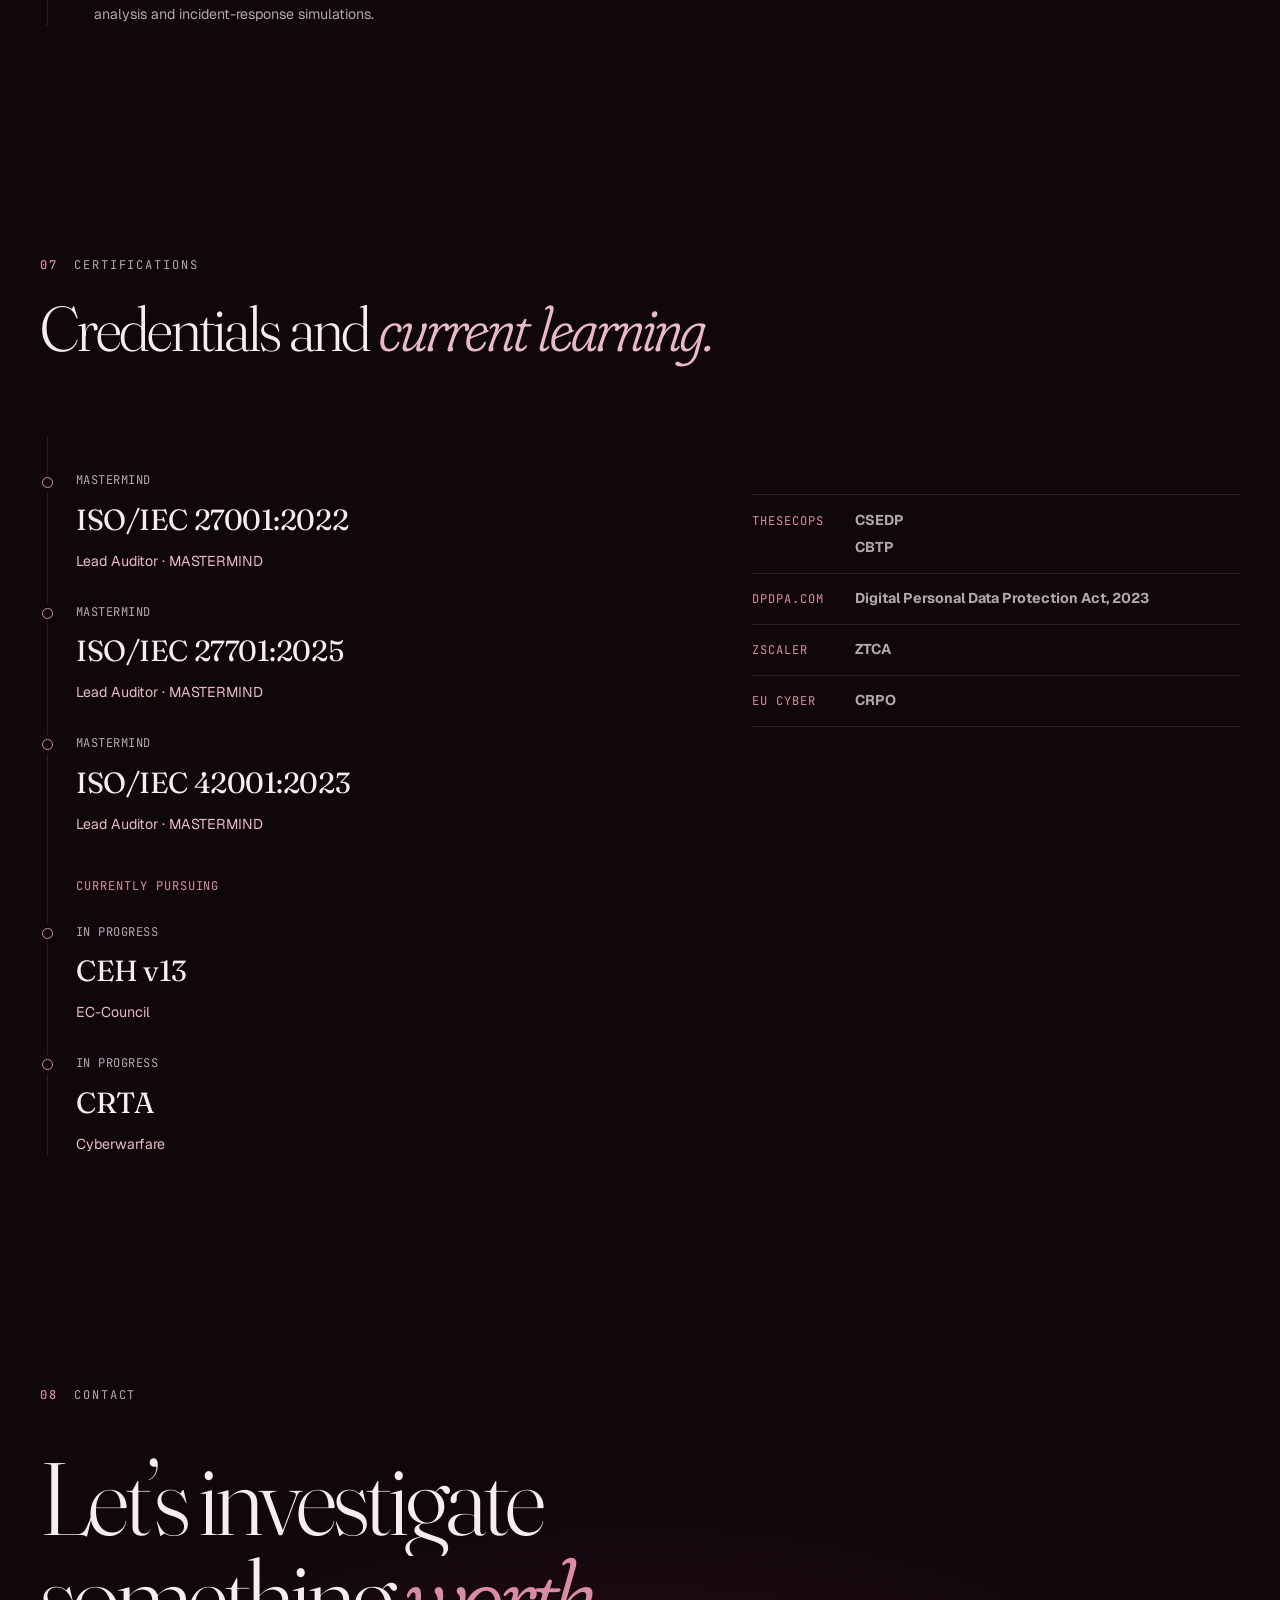
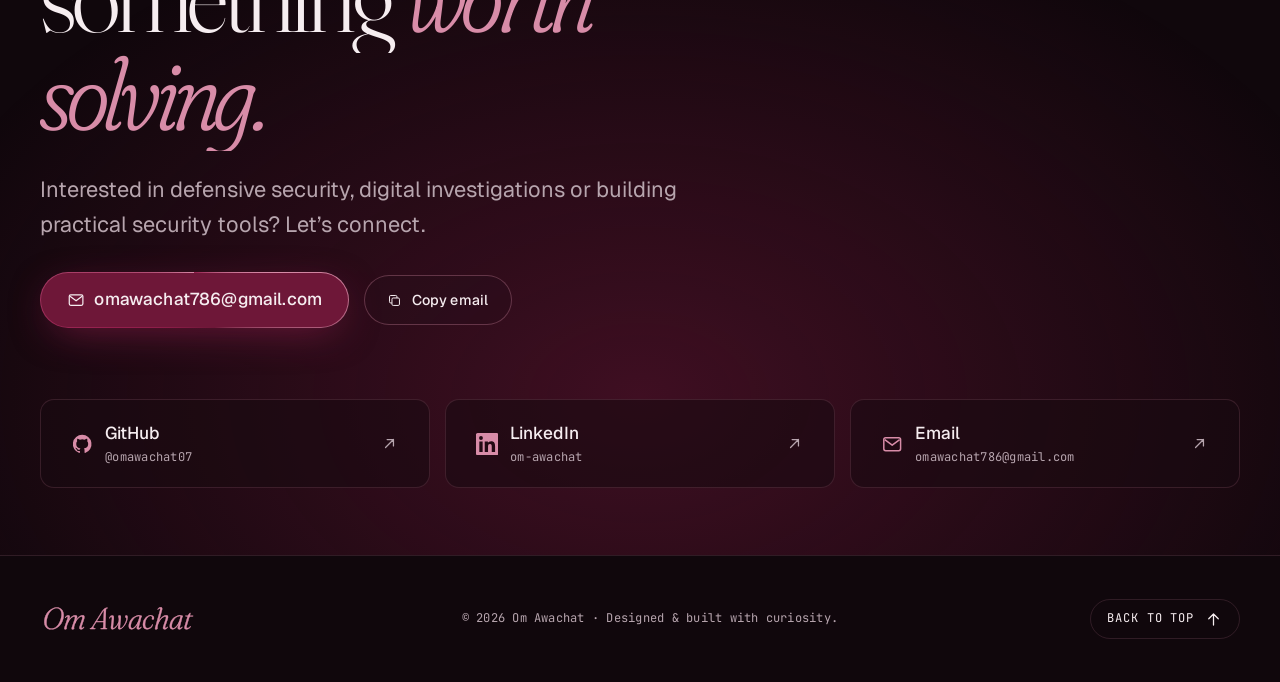
==== commit a4fefa8e: "Add Parul University admissions experience Co-authored-by: copilot-swe-agent[bot] <198982749+Copilot" ====
--- a/site/index.html
+++ b/site/index.html
@@ -3,7 +3,7 @@
 <head>
   <meta charset="utf-8">
   <meta name="viewport" content="width=device-width, initial-scale=1, viewport-fit=cover">
-  <title>Om Awachat — Cybersecurity Analyst &amp; Security Analyst</title>
+  <title>Om Awachat — Cybersecurity Analyst &amp; Security Engineer</title>
   <meta name="description" content="Om Awachat builds evidence-led defensive security tools across DFIR, detection engineering, email security, cloud security, threat intelligence and AI application security.">
   <meta name="author" content="Om Awachat">
   <meta name="theme-color" content="#10070C">
@@ -116,7 +116,7 @@
         <h1 class="hero__title" id="hero-title">
           <span class="line-mask"><span style="--d:0">Om</span></span>
           <span class="line-mask"><span style="--d:1">Awachat<span class="hero__period">.</span></span></span>
-          <span class="line-mask"><span style="--d:2" class="italic">Security Analyst.</span></span>
+          <span class="line-mask"><span style="--d:2" class="italic">Security Engineer.</span></span>
         </h1>
         <p class="hero__lede" data-reveal style="--d:5">I build <em>evidence-led security tools</em> across digital forensics, detection engineering, threat intelligence and AI application security — turning complex telemetry into clear investigations and useful analyst workflows.</p>
         <div class="hero__ctas" data-reveal style="--d:6">
@@ -171,6 +171,7 @@
             <li><time class="mono">Jun–Jul 2026</time><p>Cybersecurity internship exposure with Gurugram Police (GPCSSI26), focused on investigative and DFIR workflows.</p></li>
             <li><time class="mono">Apr 2025</time><p>Penetration testing internship with Hacktify CyberSecurity.</p></li>
             <li><time class="mono">Mar 2025</time><p>Security testing and reconnaissance internship with ShadowFox.</p></li>
+            <li><time class="mono">Apr–Jun 2024</time><p>Admissions Assistant engagement at Parul University, processing student applications and coordinating department operations.</p></li>
             <li><time class="mono">2025</time><p>Built and documented local-first security projects spanning endpoint detection, forensics and threat intelligence.</p></li>
             <li><time class="mono">2024–25</time><p>Foundation Service Director, Rotaract Club of Parul University.</p></li>
           </ol>
@@ -198,7 +199,7 @@
       <div class="work">
         <article class="case case--policy" data-reveal aria-labelledby="p1-title">
           <div class="case__visual" data-tilt><img src="assets/img/project-traceproof.svg" alt="TraceProof project artwork: Windows telemetry, normalization, detection and triage workflow" loading="lazy"></div>
-          <div class="case__body"><p class="case__kicker mono"><span>01</span> WINDOWS · DETECTION ENGINEERING</p><h3 class="case__title" id="p1-title">Traceproof</h3><p class="case__problem">A local-first endpoint monitoring and detection engineering platform that turns Windows Event Log telemetry into evidence-led SOC triage.</p>
+          <div class="case__body"><p class="case__kicker mono"><span>01</span> WINDOWS · DETECTION ENGINEERING</p><h3 class="case__title" id="p1-title">TraceProof</h3><p class="case__problem">A local-first endpoint monitoring and detection engineering platform that turns Windows Event Log telemetry into evidence-led SOC triage.</p>
             <ul class="case__metrics" role="list"><li><b>12</b><span>MITRE ATT&amp;CK-mapped rules</span></li><li><b>283</b><span>automated tests</span></li><li><b>Local</b><span>first architecture</span></li></ul>
             <ul class="tags" role="list"><li class="tag">Python</li><li class="tag">FastAPI</li><li class="tag">SQLite</li><li class="tag">MITRE ATT&amp;CK</li></ul>
             <button class="case__toggle" type="button" aria-expanded="false" aria-controls="p1-more"><svg class="icon" aria-hidden="true"><use href="#i-plus"/></svg> Case study</button>
@@ -253,33 +254,6 @@
             <ul class="tags" role="list"><li class="tag">Python</li><li class="tag">LLM Security</li><li class="tag">RAG</li><li class="tag">OWASP</li></ul>
             <button class="case__toggle" type="button" aria-expanded="false" aria-controls="p6-more"><svg class="icon" aria-hidden="true"><use href="#i-plus"/></svg> Case study</button>
             <div class="case__more" id="p6-more" data-collapsible><div><h4 class="mono">Red-team scenarios</h4><ul><li>Simulates direct and indirect prompt injection and jailbreak attempts.</li><li>Tests controlled tool execution, argument sanitization and leakage defenses.</li><li>Measures attack success, attack blocking, canary leakage and false-positive rates.</li></ul><p class="case__note mono">Private GitHub repository · source not publicly accessible.</p></div></div>
-          </div>
-        </article>
-
-        <article class="case case--star" data-reveal aria-labelledby="p7-title">
-          <div class="case__visual" data-tilt><img src="assets/img/project-binaryscope.svg" alt="BinaryScope static executable analysis artwork" loading="lazy"></div>
-          <div class="case__body"><p class="case__kicker mono"><span>07</span> MALWARE TRIAGE · STATIC ANALYSIS</p><h3 class="case__title" id="p7-title">BinaryScope</h3><p class="case__problem">An offline static binary analysis workbench for examining PE, ELF and Mach-O files, identifying suspicious indicators, evaluating YARA-X rules and generating technical reports without executing samples.</p>
-            <ul class="case__metrics" role="list"><li><b>PE / ELF</b><span>binary formats</span></li><li><b>YARA-X</b><span>signature matching</span></li><li><b>Offline</b><span>static inspection</span></li></ul>
-            <ul class="tags" role="list"><li class="tag">Python</li><li class="tag">YARA-X</li><li class="tag">Malware triage</li><li class="tag">Binary analysis</li></ul>
-            <p class="case__note mono">Repository: <a class="link-u" href="https://github.com/omawachat07/BinaryScope" target="_blank" rel="noopener">BinaryScope on GitHub</a></p>
-          </div>
-        </article>
-
-        <article class="case case--saas case--flip" data-reveal aria-labelledby="p8-title">
-          <div class="case__visual" data-tilt><img src="assets/img/project-bountypilot.svg" alt="BountyPilot authorized web assessment artwork" loading="lazy"></div>
-          <div class="case__body"><p class="case__kicker mono"><span>08</span> WEB APPLICATION SECURITY · ASSESSMENT</p><h3 class="case__title" id="p8-title">BountyPilot</h3><p class="case__problem">A defensive web application assessment platform for authorized targets, with strict scope enforcement, bounded crawling, safe configuration checks, evidence collection and reporting.</p>
-            <ul class="case__metrics" role="list"><li><b>ScopeGuard</b><span>authorization boundaries</span></li><li><b>Safe methods</b><span>bounded assessment</span></li><li><b>Evidence</b><span>sanitized reporting</span></li></ul>
-            <ul class="tags" role="list"><li class="tag">Python</li><li class="tag">FastAPI</li><li class="tag">React</li><li class="tag">Web security</li></ul>
-            <p class="case__note mono">Repository: <a class="link-u" href="https://github.com/omawachat07/BountyPilot" target="_blank" rel="noopener">BountyPilot on GitHub</a></p>
-          </div>
-        </article>
-
-        <article class="case case--policy" data-reveal aria-labelledby="p9-title">
-          <div class="case__visual" data-tilt><img src="assets/img/project-droidsleuth.svg" alt="DroidSleuth Android APK static security analysis artwork" loading="lazy"></div>
-          <div class="case__body"><p class="case__kicker mono"><span>09</span> ANDROID SECURITY · STATIC ANALYSIS</p><h3 class="case__title" id="p9-title">DroidSleuth</h3><p class="case__problem">A static Android application security workbench for APK inspection, manifest analysis, bytecode review, explainable risk assessment and professional reporting.</p>
-            <ul class="case__metrics" role="list"><li><b>APK</b><span>archive inspection</span></li><li><b>Manifest</b><span>permissions and components</span></li><li><b>0–100</b><span>explainable risk score</span></li></ul>
-            <ul class="tags" role="list"><li class="tag">Python</li><li class="tag">Android</li><li class="tag">JADX</li><li class="tag">OWASP MASVS</li></ul>
-            <p class="case__note mono">Repository: <a class="link-u" href="https://github.com/omawachat07/DroidSleuth" target="_blank" rel="noopener">DroidSleuth on GitHub</a></p>
           </div>
         </article>
       </div>
@@ -388,6 +362,16 @@
           </article>
 
           <article class="entry" data-reveal>
+            <p class="entry__date mono"><time datetime="2024-04">April 2024</time> – <time datetime="2024-06">June 2024</time></p>
+            <h4 class="entry__title">Admissions Assistant · Engagement</h4>
+            <p class="entry__org">Parul University · Vadodara, Gujarat</p>
+            <ul class="entry__points">
+              <li>Processed 500+ student applications accurately and in accordance with university guidelines.</li>
+              <li>Enhanced communication, coordination and administrative operations across department teams.</li>
+            </ul>
+          </article>
+
+          <article class="entry" data-reveal>
             <p class="entry__date mono"><time datetime="2023-06">June 2023</time> – <time datetime="2023-08">August 2023</time></p>
             <h4 class="entry__title">Cyber Security Intern</h4>
             <p class="entry__org">InternsUP</p>
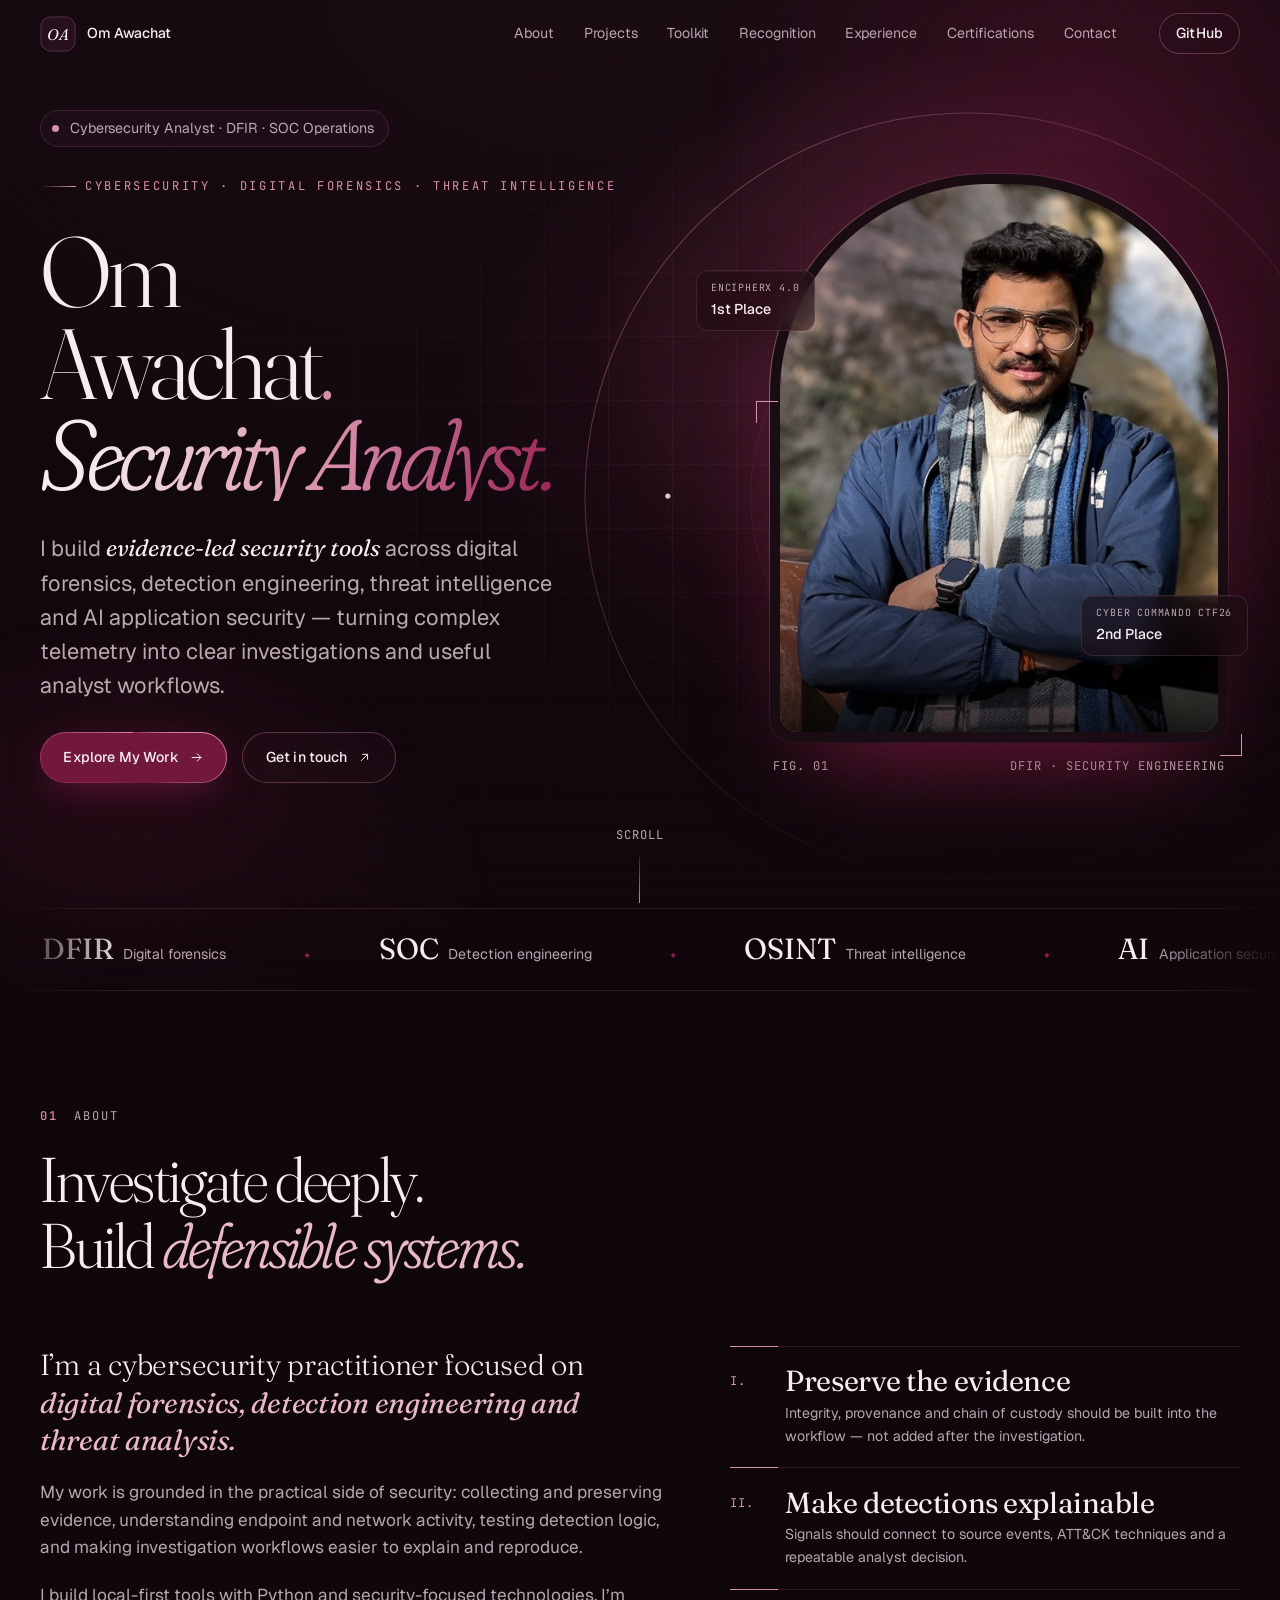
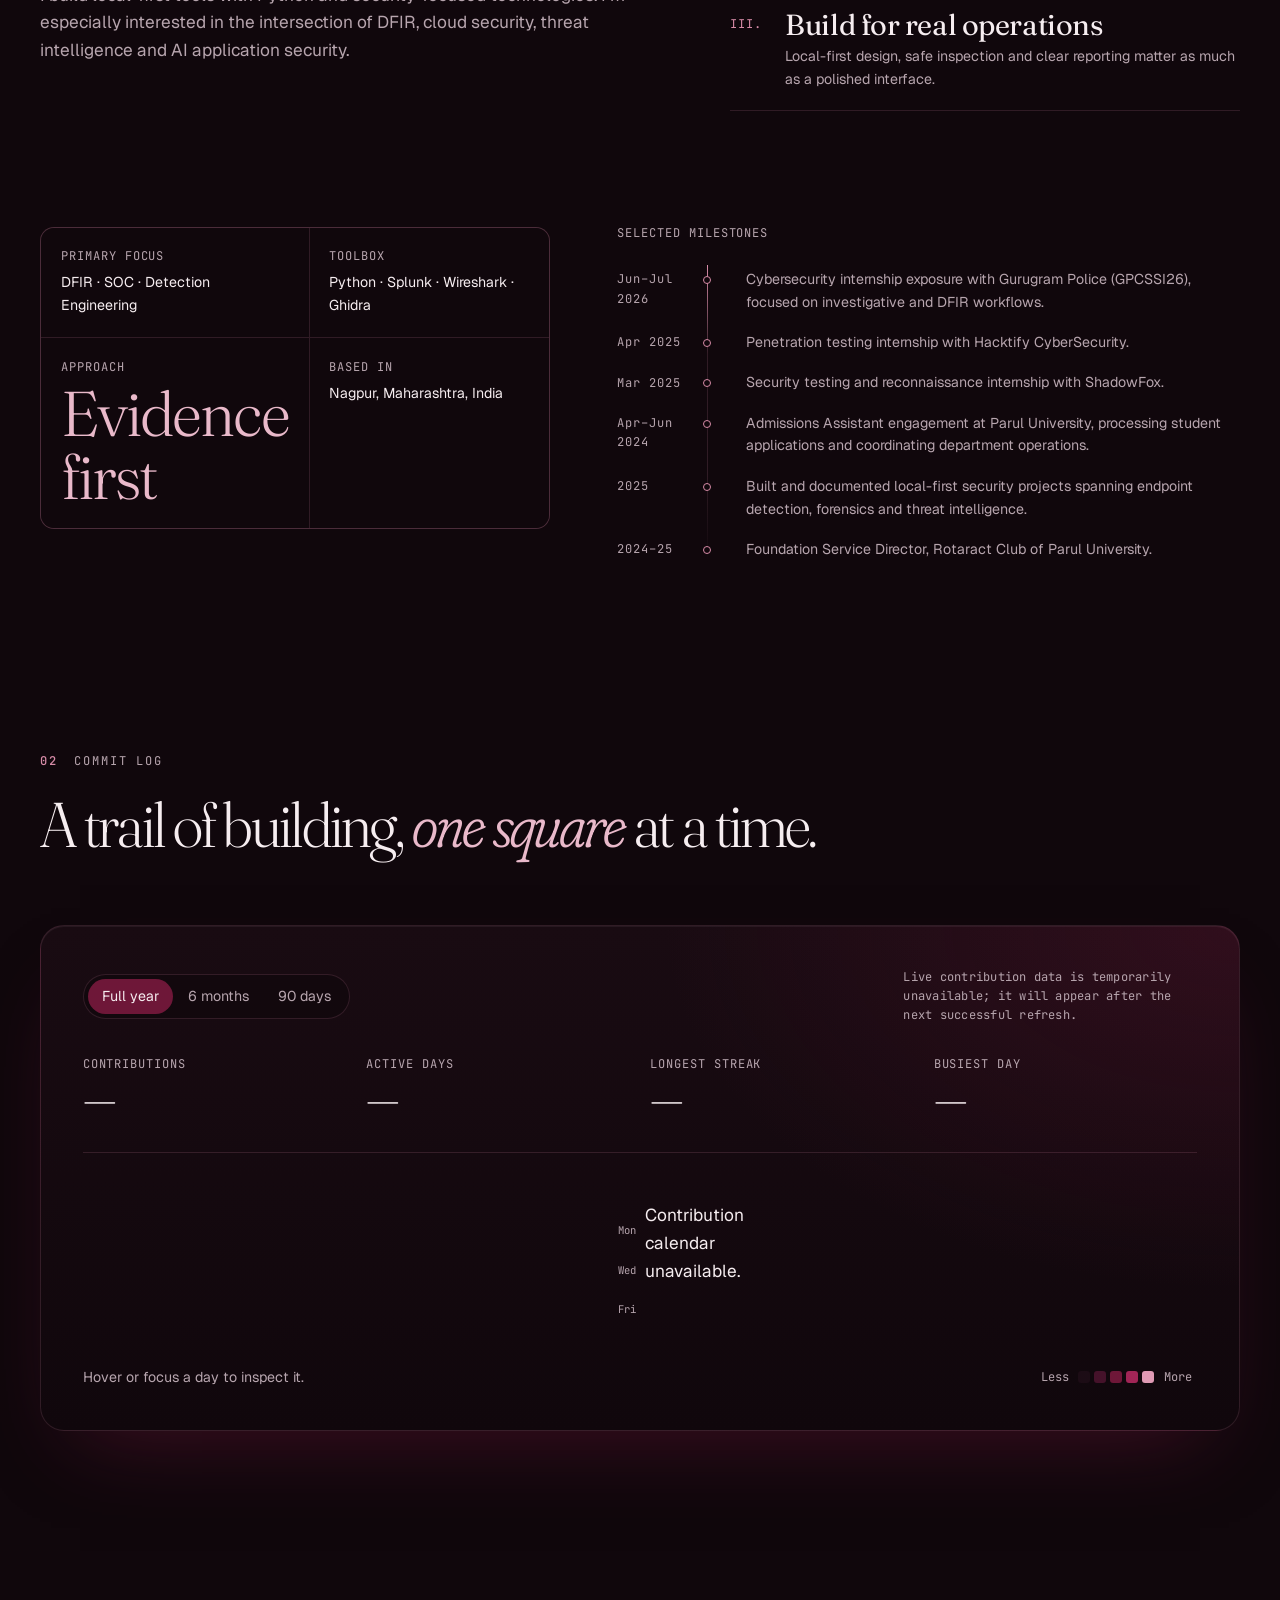
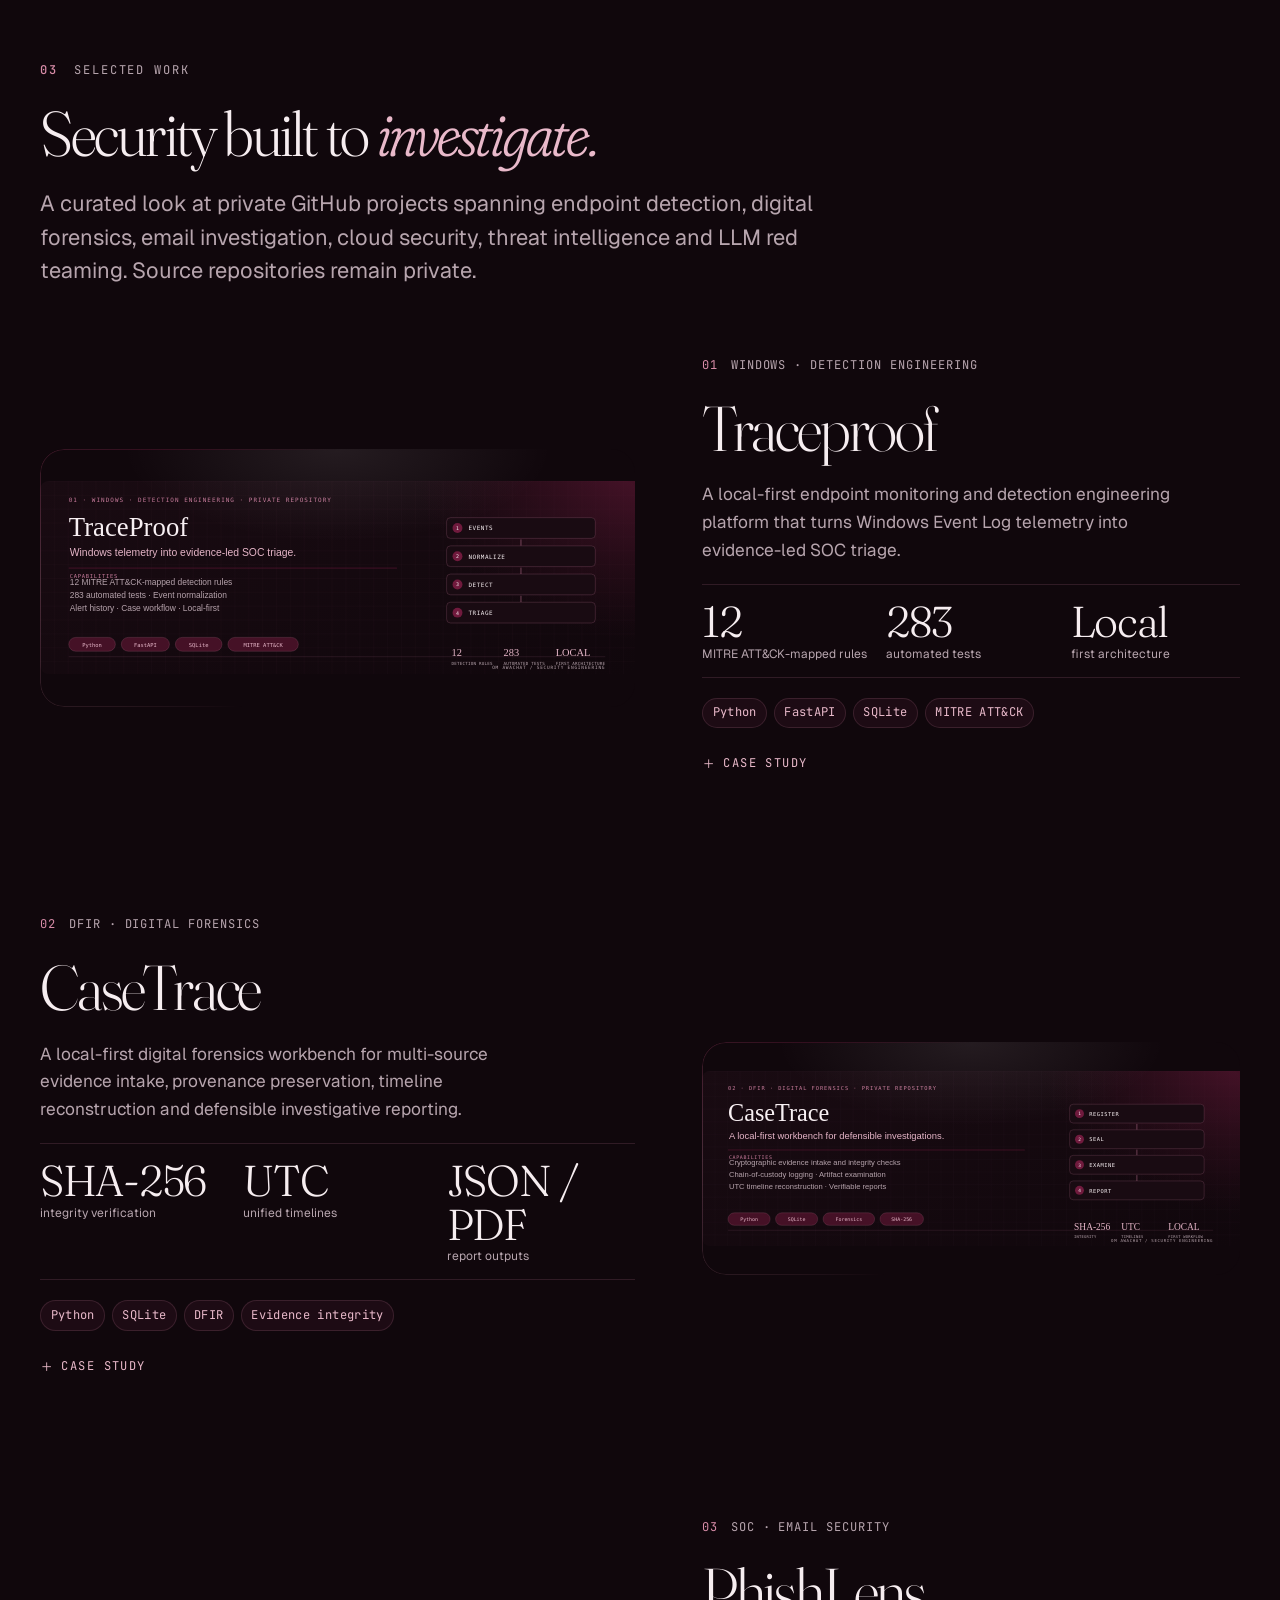
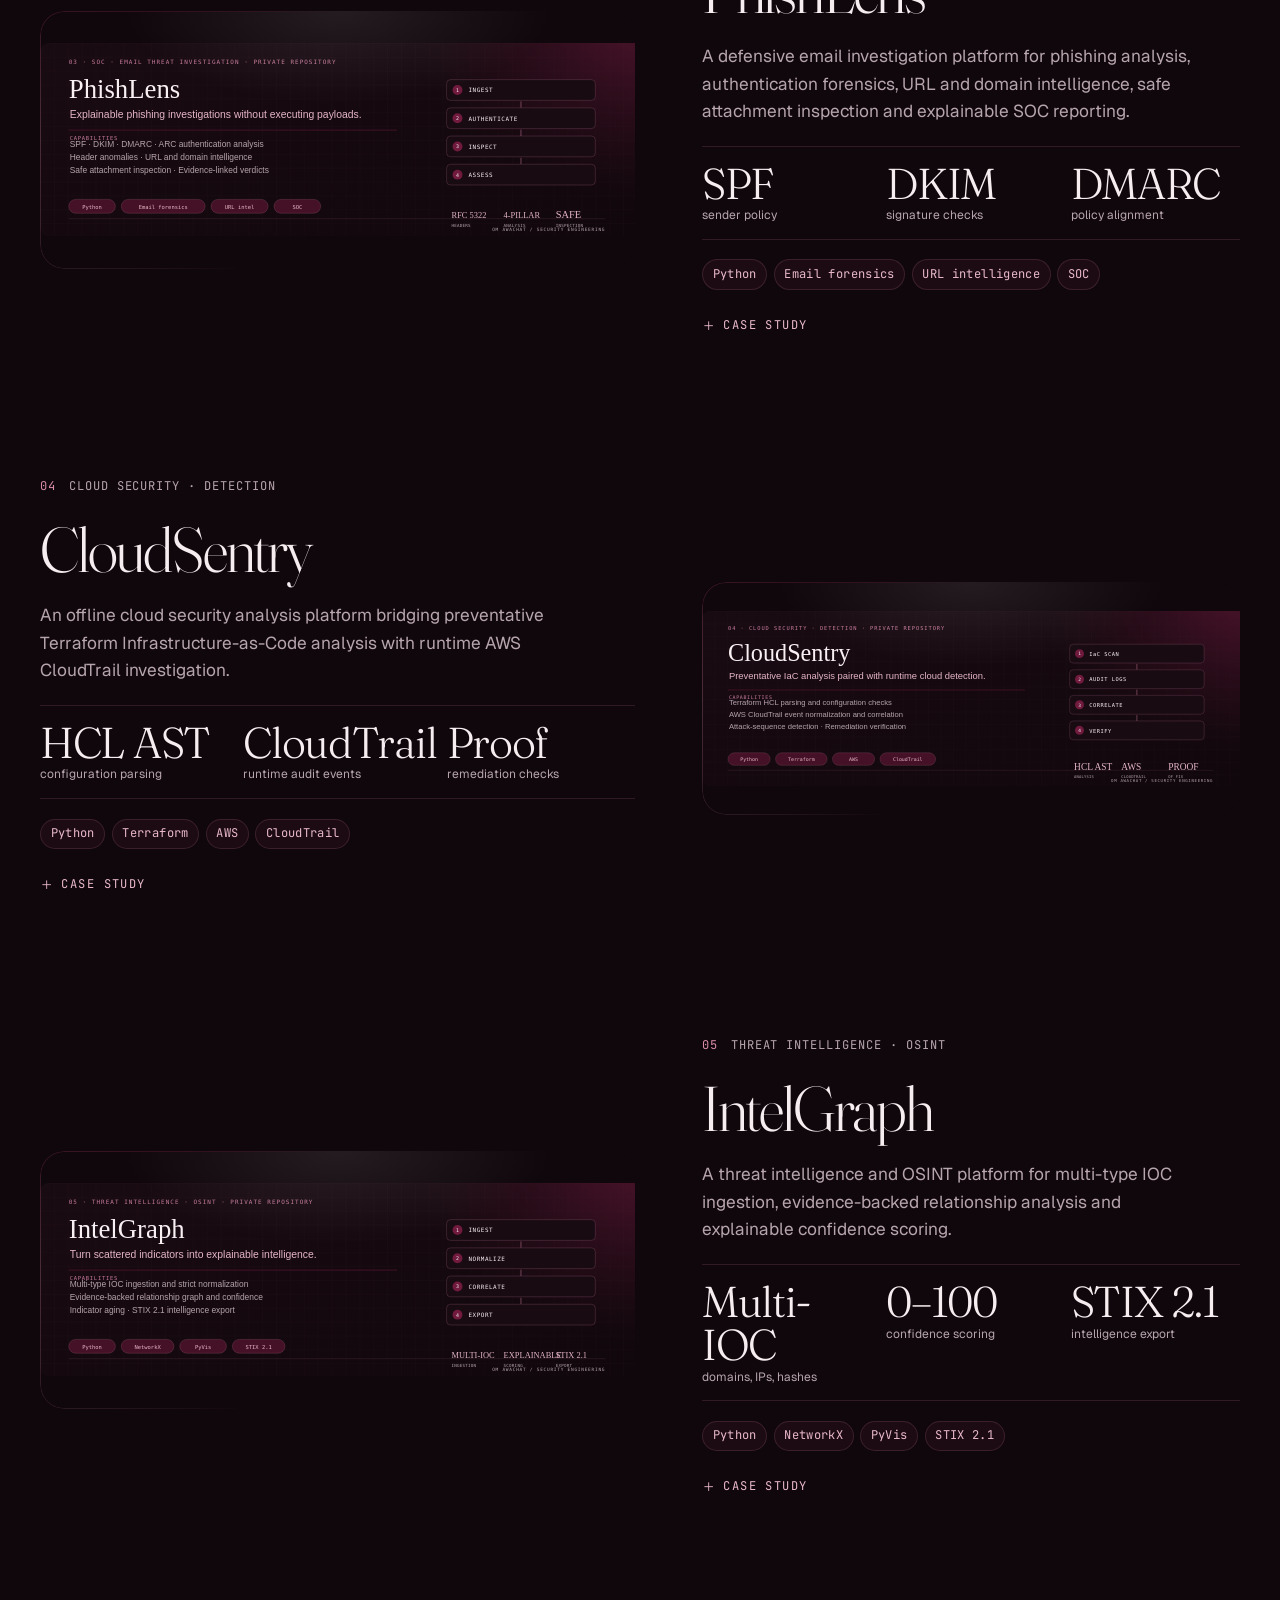
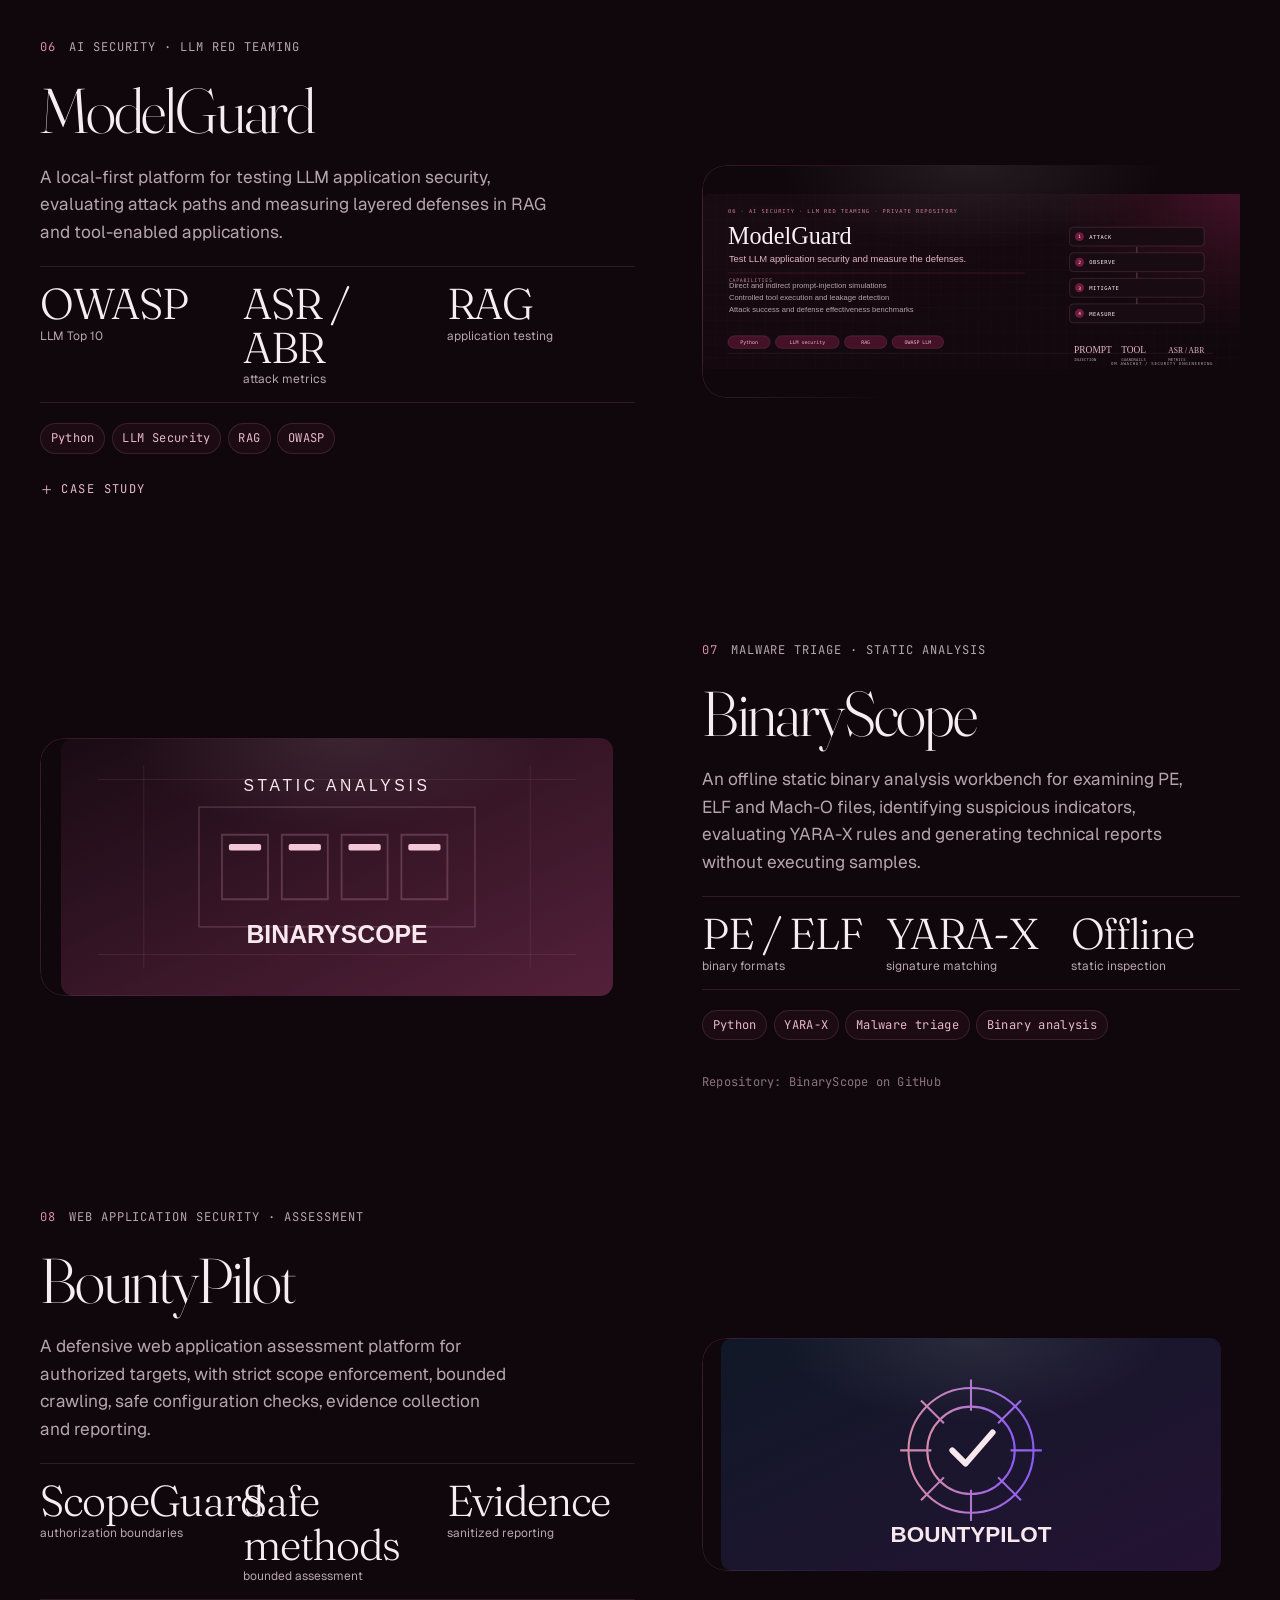
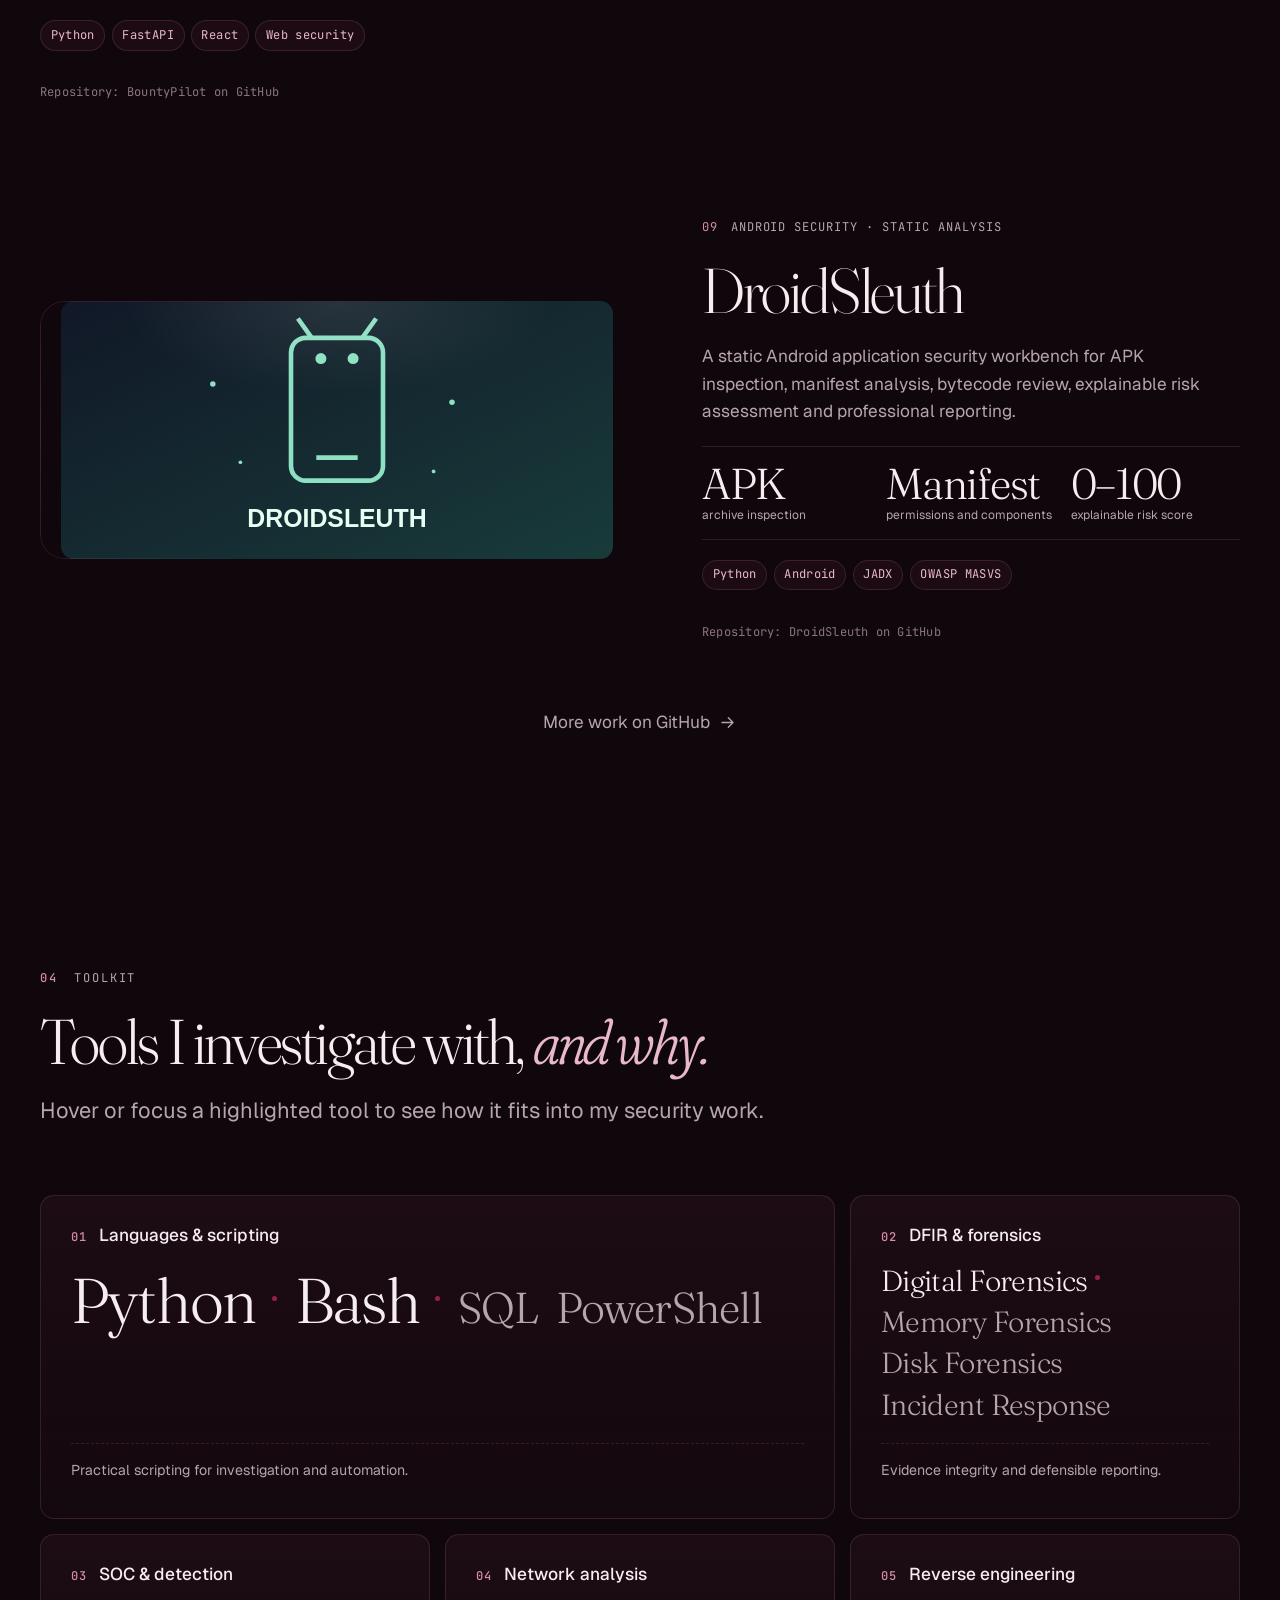
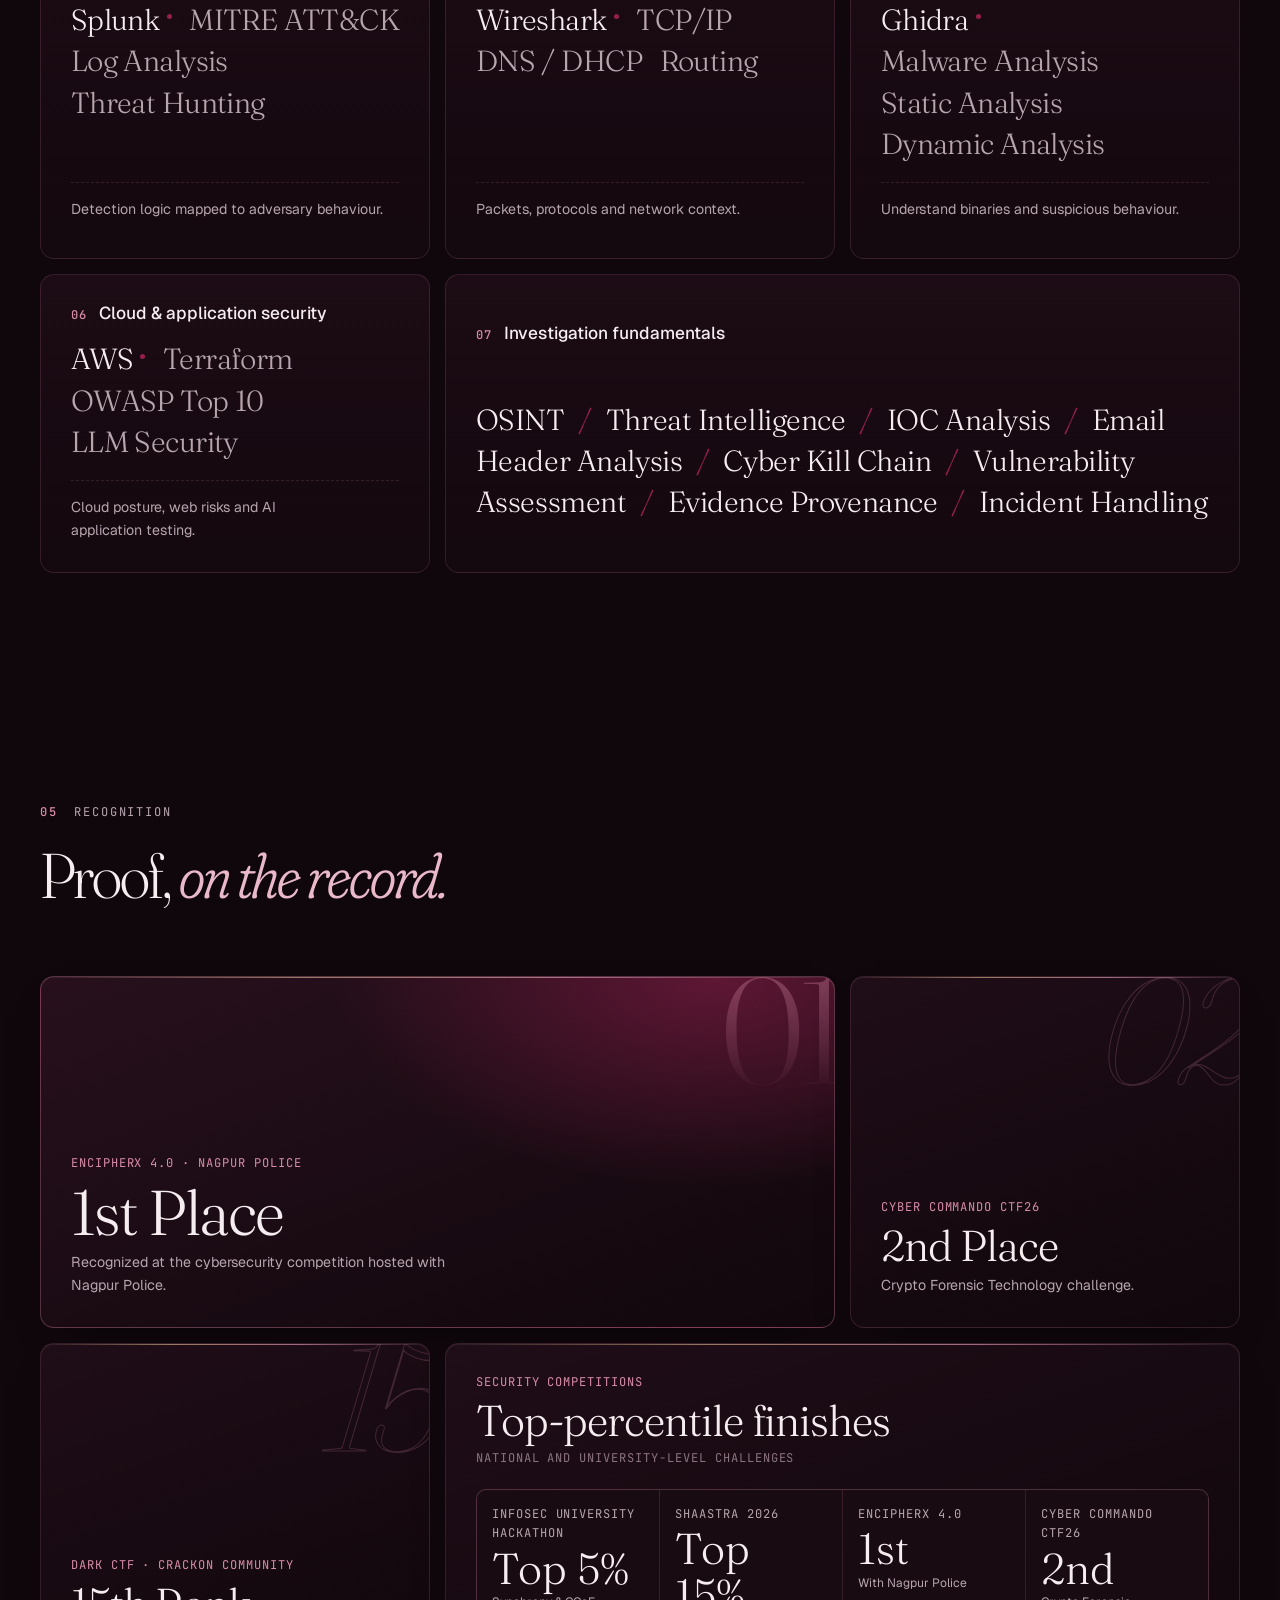
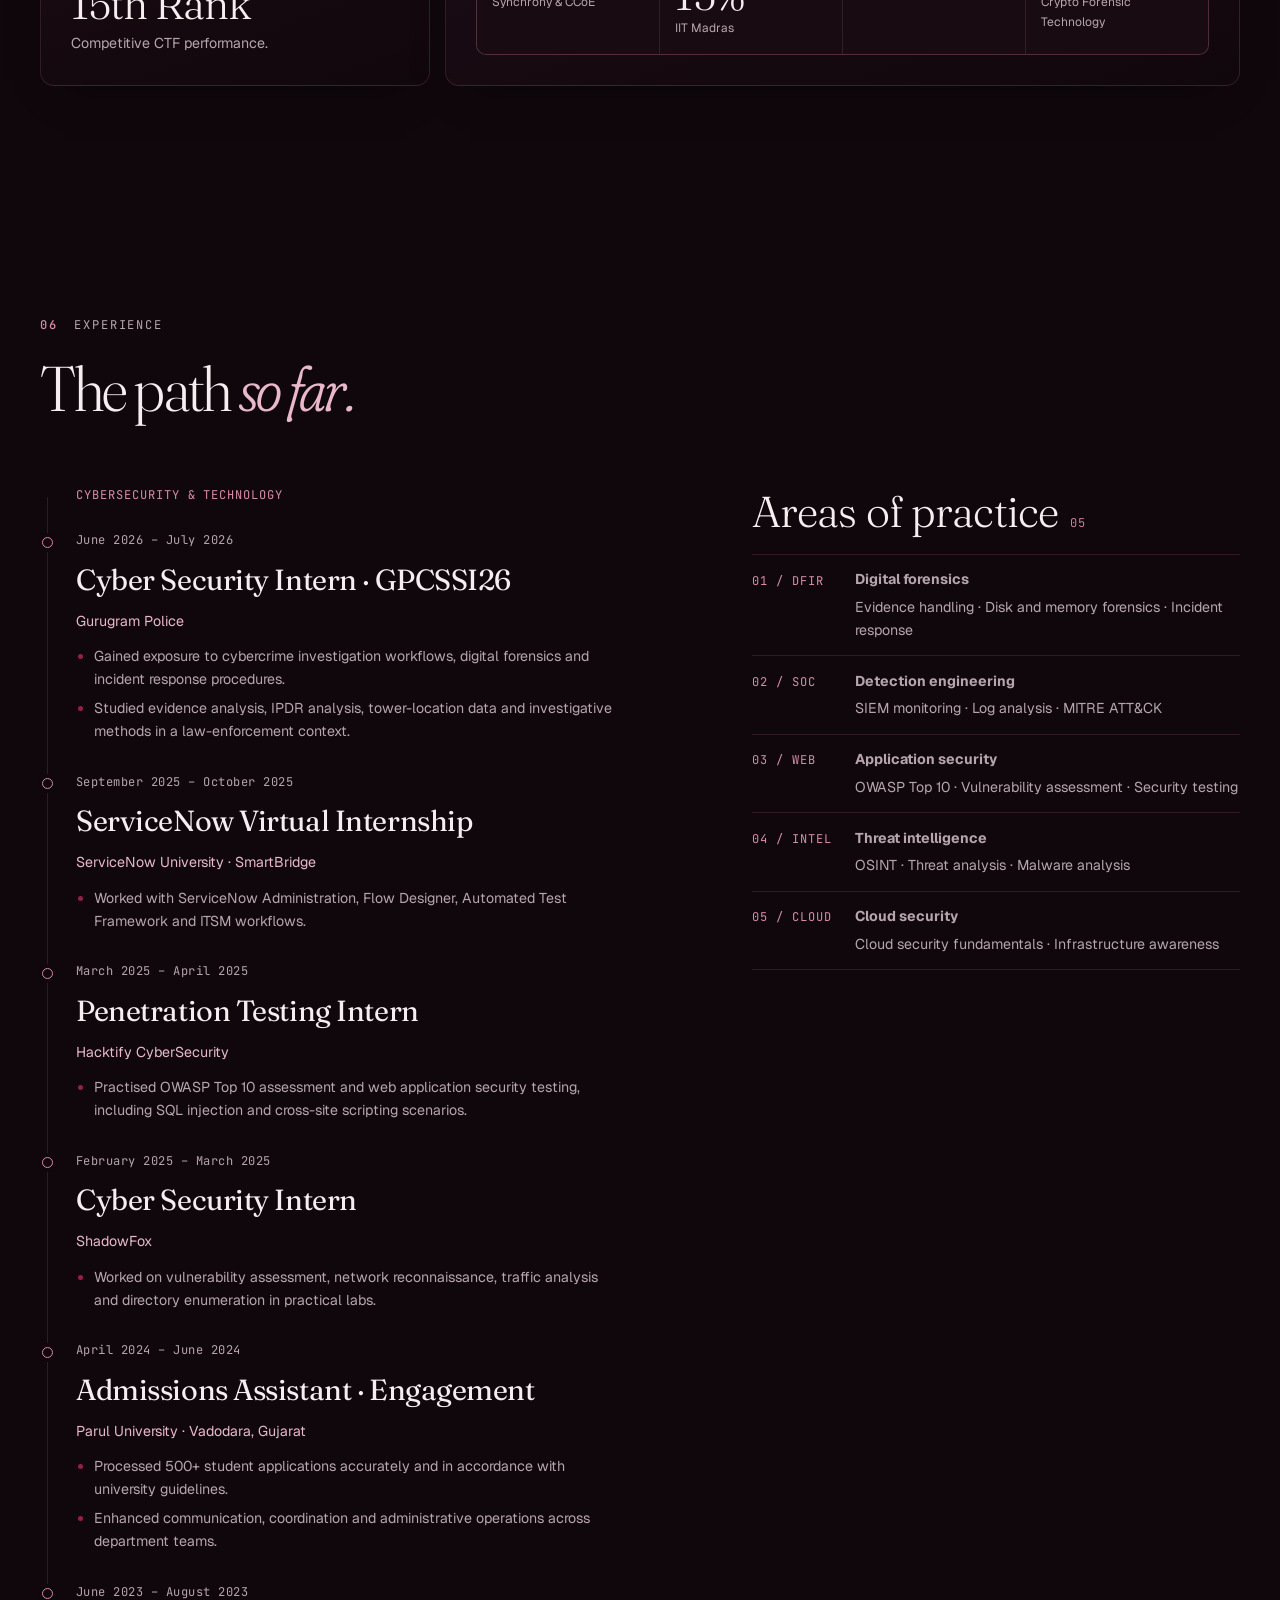
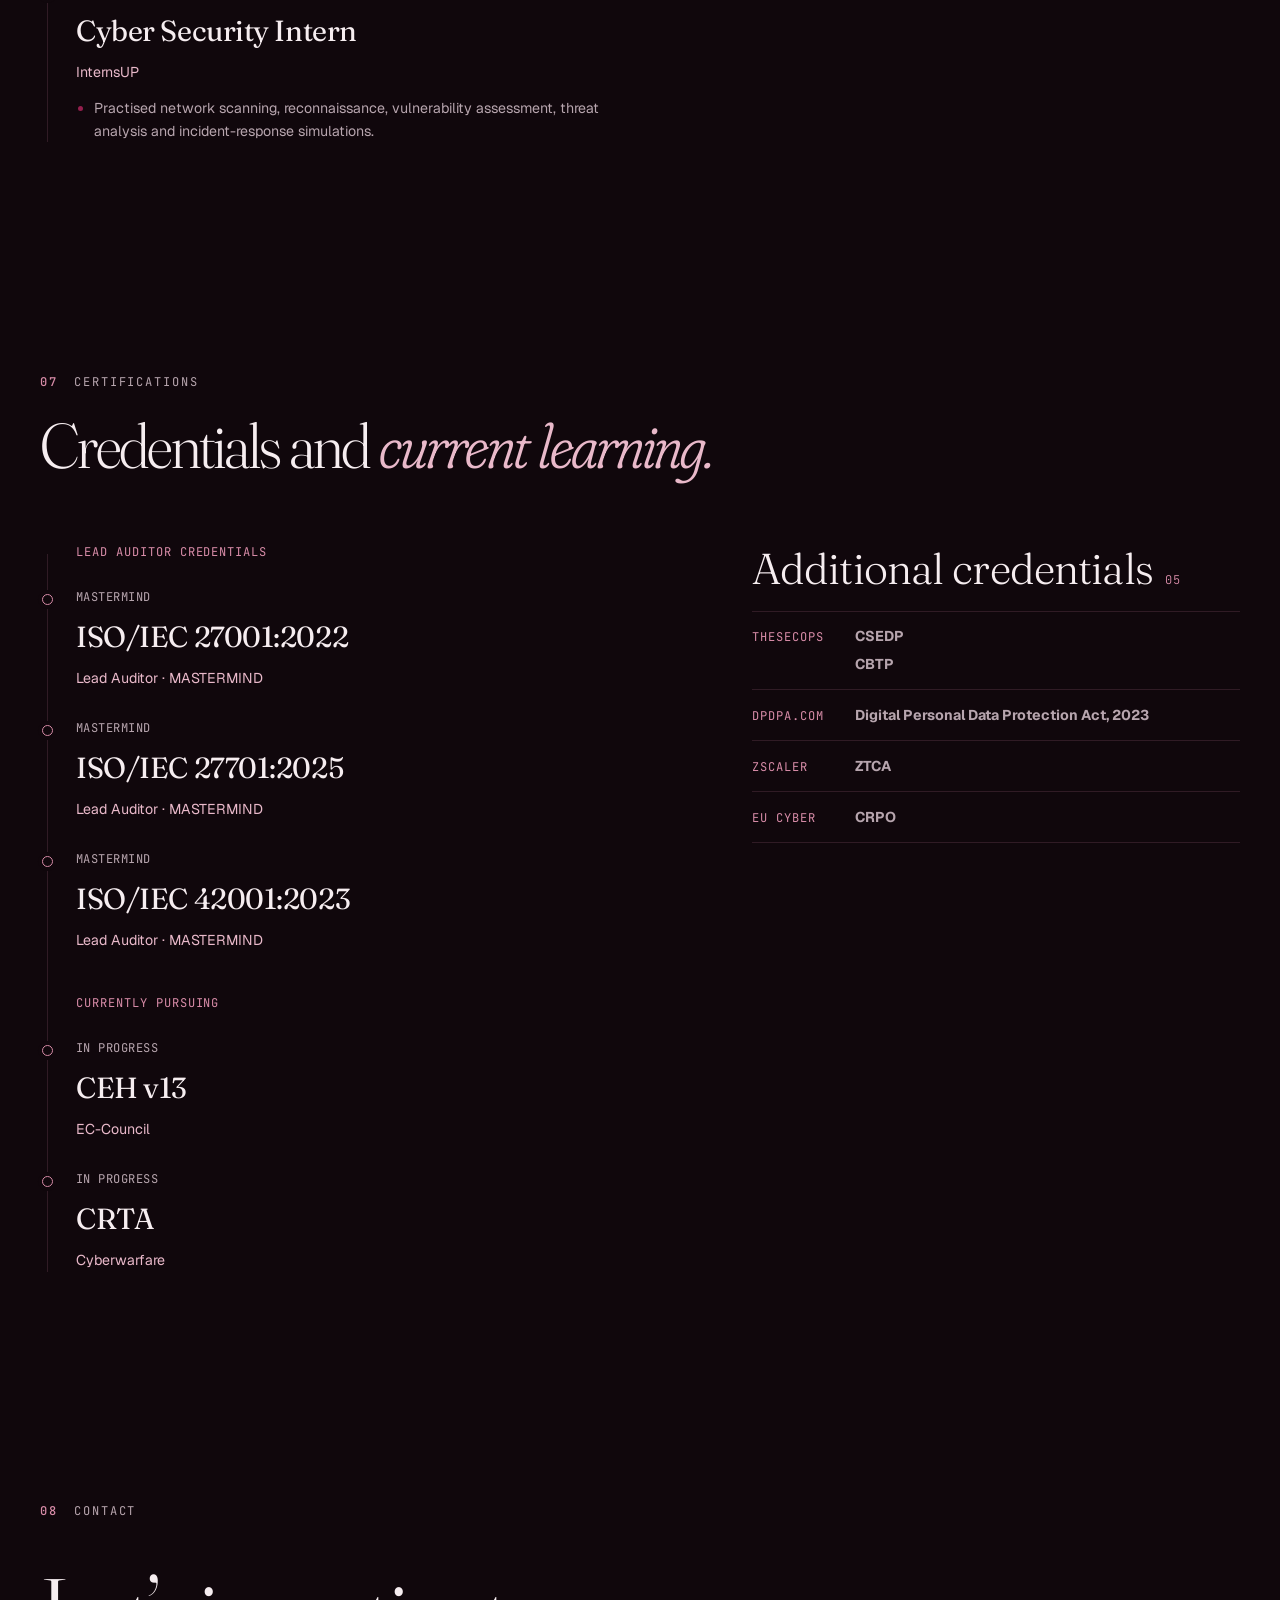
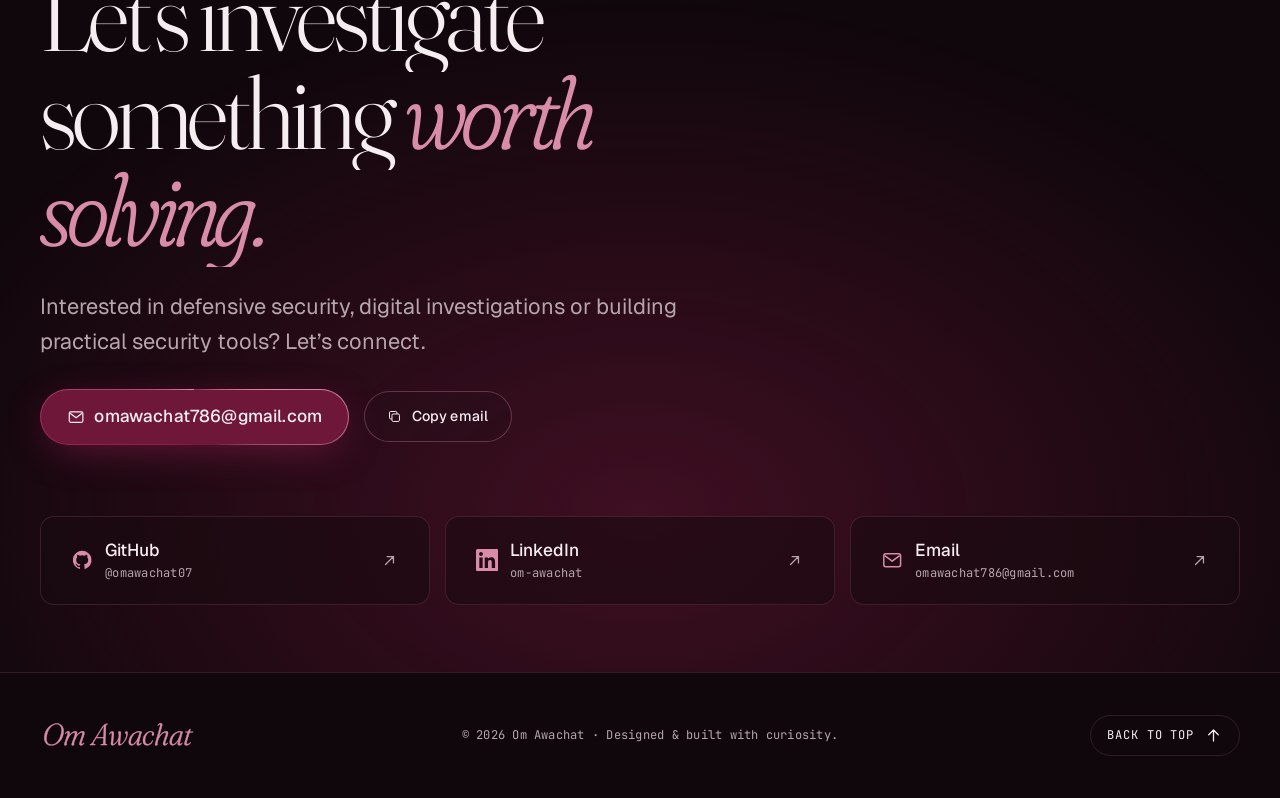
==== commit 093a966d: "Merge remote-tracking branch 'origin/main'" ====
--- a/site/index.html
+++ b/site/index.html
@@ -3,7 +3,7 @@
 <head>
   <meta charset="utf-8">
   <meta name="viewport" content="width=device-width, initial-scale=1, viewport-fit=cover">
-  <title>Om Awachat — Cybersecurity Analyst &amp; Security Engineer</title>
+  <title>Om Awachat — Cybersecurity Analyst &amp; Security Analyst</title>
   <meta name="description" content="Om Awachat builds evidence-led defensive security tools across DFIR, detection engineering, email security, cloud security, threat intelligence and AI application security.">
   <meta name="author" content="Om Awachat">
   <meta name="theme-color" content="#10070C">
@@ -116,7 +116,7 @@
         <h1 class="hero__title" id="hero-title">
           <span class="line-mask"><span style="--d:0">Om</span></span>
           <span class="line-mask"><span style="--d:1">Awachat<span class="hero__period">.</span></span></span>
-          <span class="line-mask"><span style="--d:2" class="italic">Security Engineer.</span></span>
+          <span class="line-mask"><span style="--d:2" class="italic">Security Analyst.</span></span>
         </h1>
         <p class="hero__lede" data-reveal style="--d:5">I build <em>evidence-led security tools</em> across digital forensics, detection engineering, threat intelligence and AI application security — turning complex telemetry into clear investigations and useful analyst workflows.</p>
         <div class="hero__ctas" data-reveal style="--d:6">
@@ -199,7 +199,7 @@
       <div class="work">
         <article class="case case--policy" data-reveal aria-labelledby="p1-title">
           <div class="case__visual" data-tilt><img src="assets/img/project-traceproof.svg" alt="TraceProof project artwork: Windows telemetry, normalization, detection and triage workflow" loading="lazy"></div>
-          <div class="case__body"><p class="case__kicker mono"><span>01</span> WINDOWS · DETECTION ENGINEERING</p><h3 class="case__title" id="p1-title">TraceProof</h3><p class="case__problem">A local-first endpoint monitoring and detection engineering platform that turns Windows Event Log telemetry into evidence-led SOC triage.</p>
+          <div class="case__body"><p class="case__kicker mono"><span>01</span> WINDOWS · DETECTION ENGINEERING</p><h3 class="case__title" id="p1-title">Traceproof</h3><p class="case__problem">A local-first endpoint monitoring and detection engineering platform that turns Windows Event Log telemetry into evidence-led SOC triage.</p>
             <ul class="case__metrics" role="list"><li><b>12</b><span>MITRE ATT&amp;CK-mapped rules</span></li><li><b>283</b><span>automated tests</span></li><li><b>Local</b><span>first architecture</span></li></ul>
             <ul class="tags" role="list"><li class="tag">Python</li><li class="tag">FastAPI</li><li class="tag">SQLite</li><li class="tag">MITRE ATT&amp;CK</li></ul>
             <button class="case__toggle" type="button" aria-expanded="false" aria-controls="p1-more"><svg class="icon" aria-hidden="true"><use href="#i-plus"/></svg> Case study</button>
@@ -254,6 +254,33 @@
             <ul class="tags" role="list"><li class="tag">Python</li><li class="tag">LLM Security</li><li class="tag">RAG</li><li class="tag">OWASP</li></ul>
             <button class="case__toggle" type="button" aria-expanded="false" aria-controls="p6-more"><svg class="icon" aria-hidden="true"><use href="#i-plus"/></svg> Case study</button>
             <div class="case__more" id="p6-more" data-collapsible><div><h4 class="mono">Red-team scenarios</h4><ul><li>Simulates direct and indirect prompt injection and jailbreak attempts.</li><li>Tests controlled tool execution, argument sanitization and leakage defenses.</li><li>Measures attack success, attack blocking, canary leakage and false-positive rates.</li></ul><p class="case__note mono">Private GitHub repository · source not publicly accessible.</p></div></div>
+          </div>
+        </article>
+
+        <article class="case case--star" data-reveal aria-labelledby="p7-title">
+          <div class="case__visual" data-tilt><img src="assets/img/project-binaryscope.svg" alt="BinaryScope static executable analysis artwork" loading="lazy"></div>
+          <div class="case__body"><p class="case__kicker mono"><span>07</span> MALWARE TRIAGE · STATIC ANALYSIS</p><h3 class="case__title" id="p7-title">BinaryScope</h3><p class="case__problem">An offline static binary analysis workbench for examining PE, ELF and Mach-O files, identifying suspicious indicators, evaluating YARA-X rules and generating technical reports without executing samples.</p>
+            <ul class="case__metrics" role="list"><li><b>PE / ELF</b><span>binary formats</span></li><li><b>YARA-X</b><span>signature matching</span></li><li><b>Offline</b><span>static inspection</span></li></ul>
+            <ul class="tags" role="list"><li class="tag">Python</li><li class="tag">YARA-X</li><li class="tag">Malware triage</li><li class="tag">Binary analysis</li></ul>
+            <p class="case__note mono">Repository: <a class="link-u" href="https://github.com/omawachat07/BinaryScope" target="_blank" rel="noopener">BinaryScope on GitHub</a></p>
+          </div>
+        </article>
+
+        <article class="case case--saas case--flip" data-reveal aria-labelledby="p8-title">
+          <div class="case__visual" data-tilt><img src="assets/img/project-bountypilot.svg" alt="BountyPilot authorized web assessment artwork" loading="lazy"></div>
+          <div class="case__body"><p class="case__kicker mono"><span>08</span> WEB APPLICATION SECURITY · ASSESSMENT</p><h3 class="case__title" id="p8-title">BountyPilot</h3><p class="case__problem">A defensive web application assessment platform for authorized targets, with strict scope enforcement, bounded crawling, safe configuration checks, evidence collection and reporting.</p>
+            <ul class="case__metrics" role="list"><li><b>ScopeGuard</b><span>authorization boundaries</span></li><li><b>Safe methods</b><span>bounded assessment</span></li><li><b>Evidence</b><span>sanitized reporting</span></li></ul>
+            <ul class="tags" role="list"><li class="tag">Python</li><li class="tag">FastAPI</li><li class="tag">React</li><li class="tag">Web security</li></ul>
+            <p class="case__note mono">Repository: <a class="link-u" href="https://github.com/omawachat07/BountyPilot" target="_blank" rel="noopener">BountyPilot on GitHub</a></p>
+          </div>
+        </article>
+
+        <article class="case case--policy" data-reveal aria-labelledby="p9-title">
+          <div class="case__visual" data-tilt><img src="assets/img/project-droidsleuth.svg" alt="DroidSleuth Android APK static security analysis artwork" loading="lazy"></div>
+          <div class="case__body"><p class="case__kicker mono"><span>09</span> ANDROID SECURITY · STATIC ANALYSIS</p><h3 class="case__title" id="p9-title">DroidSleuth</h3><p class="case__problem">A static Android application security workbench for APK inspection, manifest analysis, bytecode review, explainable risk assessment and professional reporting.</p>
+            <ul class="case__metrics" role="list"><li><b>APK</b><span>archive inspection</span></li><li><b>Manifest</b><span>permissions and components</span></li><li><b>0–100</b><span>explainable risk score</span></li></ul>
+            <ul class="tags" role="list"><li class="tag">Python</li><li class="tag">Android</li><li class="tag">JADX</li><li class="tag">OWASP MASVS</li></ul>
+            <p class="case__note mono">Repository: <a class="link-u" href="https://github.com/omawachat07/DroidSleuth" target="_blank" rel="noopener">DroidSleuth on GitHub</a></p>
           </div>
         </article>
       </div>
